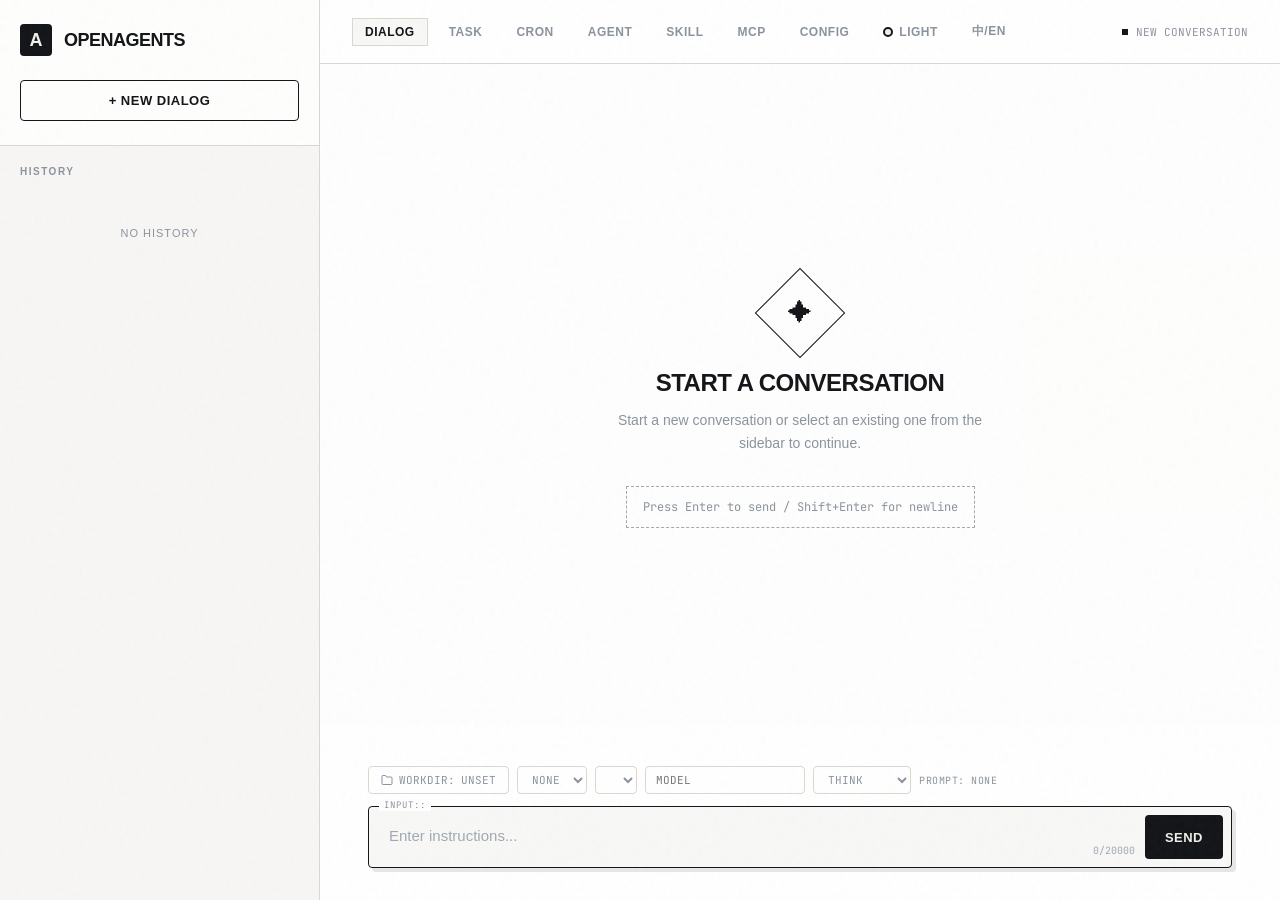
==== static/index.html @ 2baf1e4c "Anthropic协议名称补充完整" ====
<!DOCTYPE html>
<html lang="zh-CN">
<head>
    <meta charset="UTF-8">
    <meta name="viewport" content="width=device-width, initial-scale=1.0">
    <title>OpenAgents</title>

    <!-- 主题字体（仅特色主题使用，light/dark 用系统默认字体）：JetBrains Mono(等宽) / Noto Serif SC(中文衬线) -->
    <link rel="preconnect" href="https://fonts.googleapis.com">
    <link rel="preconnect" href="https://fonts.gstatic.com" crossorigin>
    <link rel="stylesheet" href="https://fonts.googleapis.com/css2?family=JetBrains+Mono:wght@400;500;700&family=Noto+Serif+SC:wght@400;600;700&family=Outfit:wght@300;400;600&family=Quicksand:wght@400;500;700&display=swap">

    <link rel="stylesheet" href="css/themes.css">
    <link rel="stylesheet" href="css/base.css">
    <link rel="stylesheet" href="css/components.css">
</head>

<body>
    <!-- ===== 主题背景装饰层（静态，纯 CSS） ===== -->
    <div id="themeBackdrop" aria-hidden="true"></div>
    <!-- ===== 主题布景层（Canvas 实体背景建筑，位于静态背景之上、内容之下，仅需要的主题显示） ===== -->
    <div id="themeScenery" aria-hidden="true">
        <canvas id="themeSceneryCanvas"></canvas>
    </div>
    <!-- ===== 主题动态特效层（Canvas 粒子，pointer-events 关闭不拦截交互） ===== -->
    <div id="themeEffects" aria-hidden="true">
        <canvas id="themeEffectsCanvas"></canvas>
    </div>
    <!-- ===== 黑洞主题 WebGL 渲染层（仅 blackhole 主题显示，位于静态背景之上、内容之下） ===== -->
    <div id="themeBlackhole" aria-hidden="true">
        <canvas id="blackholeCanvas"></canvas>
    </div>

    <!-- ===== 侧边栏：Logo / 新建会话 / 历史会话列表 ===== -->
    <div class="sidebar">
        <div class="sidebar-header">
            <div class="sidebar-logo">
                <div class="logo-icon">A</div>
                <span class="logo-text">OpenAgents</span>
            </div>
            <button class="new-chat-btn" onclick="startNewChat()" data-i18n="sidebar.newDialog">+ New Dialog</button>
        </div>
        <div class="sidebar-title" data-i18n="sidebar.history">History</div>
        <div class="conversation-list" id="conversationList"></div>
    </div>

    <!-- ===== 主内容区 ===== -->
    <div class="main-content">
        <!-- 头部导航 -->
        <div class="header">
            <div class="header-left">
                <!-- 导航按钮：data-i18n-title 提供悬停提示，一句话说明该栏目功能 -->
                <button class="header-nav-btn active" id="navDialogBtn" onclick="switchView('dialog')" data-i18n="nav.dialog" title="Chat directly with an agent" data-i18n-title="nav.dialogTip">DIALOG</button>
                <button class="header-nav-btn" id="navTaskBtn" onclick="switchView('task')" data-i18n="nav.task" title="Multi-agent pipeline with staged execution and review" data-i18n-title="nav.taskTip">TASK</button>
                <button class="header-nav-btn" id="navCronBtn" onclick="switchView('cron')" data-i18n="nav.cron" title="Auto-run tasks on a cron schedule" data-i18n-title="nav.cronTip">CRON</button>
                <button class="header-nav-btn" id="navAgentBtn" onclick="switchView('agent')" data-i18n="nav.agent" title="Register agents: model, prompt and behavior" data-i18n-title="nav.agentTip">AGENT</button>
                <button class="header-nav-btn" id="navSkillBtn" onclick="switchView('skill')" data-i18n="nav.skill" title="Skills distilled automatically from task runs" data-i18n-title="nav.skillTip">SKILL</button>
                <button class="header-nav-btn" id="navMcpBtn" onclick="switchView('mcp')" data-i18n="nav.mcp" title="Register external tool servers for agents" data-i18n-title="nav.mcpTip">MCP</button>
                <button class="header-nav-btn" id="navConfigBtn" onclick="switchView('config')" data-i18n="nav.config" title="Configure model providers (protocol, URL, API key)" data-i18n-title="nav.configTip">CONFIG</button>
                <!-- 主题选择器：色板预览下拉，菜单项由 theme.js 按 THEME_META 动态生成 -->
                <div class="theme-picker" id="themePicker">
                    <button class="header-nav-btn theme-picker-btn" id="themePickerBtn" type="button" title="Switch Theme" data-i18n-title="header.switchTheme">
                        <span class="theme-picker-dot" id="themePickerDot"></span>
                        <span id="themePickerLabel">LIGHT</span>
                    </button>
                    <div class="theme-picker-menu" id="themePickerMenu"></div>
                </div>
                <!-- 语言切换按钮：点击中英直接互换，按钮显示目标语言 -->
                <button class="header-nav-btn" id="langToggleBtn" type="button" title="Switch Language" data-i18n-title="lang.toggleTitle" onclick="toggleLanguage()">中/EN</button>
            </div>
            <div class="header-right">
                <span class="header-usage-info" id="usageInfo"></span>
                <span class="header-conversation-info" id="conversationInfo" data-i18n="header.newTrace">NEW CONVERSATION</span>
            </div>
        </div>

        <!-- ===== 视图 1: 会话 (DIALOG) ===== -->
        <div class="view-container active" id="viewDialog">
            <div class="chat-container" id="chatContainer">
                <div class="empty-state" id="emptyState">
                    <div class="empty-state-icon"><span>✦</span></div>
                    <div class="empty-state-title" data-i18n="empty.title">Start a Conversation</div>
                    <div class="empty-state-text" data-i18n="empty.text">Start a new conversation or select an existing one from the sidebar to continue.</div>
                    <div class="empty-state-hint" data-i18n="empty.hint">Press Enter to send / Shift+Enter for newline</div>
                </div>
            </div>
        </div>

        <!-- ===== 视图 2: 任务流水线管理 (TASK) ===== -->
        <div class="view-container" id="viewTask">
            <div class="panel-view-header">
                <div class="panel-view-heading">
                    <h2 class="panel-view-title" data-i18n="task.viewTitle">Task Pipeline Management</h2>
                    <p class="panel-view-desc" data-i18n="task.viewDesc">A task is a multi-agent pipeline: work is split into stages, dispatched to candidate agents, and can pause for your review. Register agents in the AGENT page first.</p>
                </div>
                <button class="btn btn-sm send-button" onclick="toggleAddTaskPanel()" data-i18n="task.newTask">+ New Task</button>
            </div>

            <div class="add-cron-panel" id="addTaskPanel" style="display: none;">
                <div class="form-row">
                    <div class="form-group flex-1">
                        <label data-i18n="task.title">Task Title</label>
                        <input type="text" id="taskTitle" class="form-control" placeholder="e.g. Daily Code Review Pipeline" data-i18n-placeholder="task.titlePlaceholder">
                    </div>
                    <div class="form-group flex-1">
                        <label data-i18n="task.workDir">Working Directory</label>
                        <button class="workspace-btn flush" id="taskWorkspaceBtn" onclick="selectPanelWorkspace('taskWorkspaceDisplay')" title="Set Directory Context" data-i18n-title="input.cwdTitle">
                            <svg viewBox="0 0 24 24" fill="none" stroke="currentColor" stroke-width="2">
                                <path d="M22 19a2 2 0 0 1-2 2H4a2 2 0 0 1-2-2V5a2 2 0 0 1 2-2h5l2 3h9a2 2 0 0 1 2 2z"></path>
                            </svg>
                            <span data-i18n="input.cwdLabel">WORKDIR:</span>
                            <span class="workspace-path" id="taskWorkspaceDisplay">UNSET</span>
                        </button>
                    </div>
                </div>

                <div class="form-row">
                    <div class="form-group">
                        <label data-i18n="task.content">Task Content</label>
                        <textarea id="taskContent" class="form-control mono form-textarea" rows="5" placeholder="# Enter task description..." data-i18n-placeholder="task.contentPlaceholder"></textarea>
                    </div>
                </div>
                <div class="form-row">
                    <div class="form-group">
                        <label data-i18n="task.candidateAgents">Candidate Agents</label>
                        <div class="agent-check-list" id="addTaskAgentList"></div>
                    </div>
                </div>
                <div class="form-row form-actions">
                    <button class="btn btn-sm btn-secondary" onclick="toggleAddTaskPanel()" data-i18n="common.cancel">Cancel</button>
                    <button class="btn btn-sm send-button" onclick="submitTask()" data-i18n="common.save">Save</button>
                </div>
            </div>

            <div class="info-card-list" id="taskListContainer"></div>
        </div>

        <!-- ===== 视图 3: 定时任务管理 (CRON) ===== -->
        <div class="view-container" id="viewCron">
            <div class="panel-view-header">
                <div class="panel-view-heading">
                    <h2 class="panel-view-title" data-i18n="cron.viewTitle">Scheduled Cron Processes</h2>
                    <p class="panel-view-desc" data-i18n="cron.viewDesc">Cron tasks fire automatically on a schedule (Min Hour Day Month Weekday) with no manual intervention. Execution history is kept on each card. Register an agent first.</p>
                </div>
                <button class="btn btn-sm send-button" onclick="toggleAddCronPanel()" data-i18n="cron.newCron">+ New Cron</button>
            </div>

            <div class="add-cron-panel" id="addCronPanel" style="display: none;">
                <div class="form-row">
                    <div class="form-group">
                        <label data-i18n="cron.name">Task Name</label>
                        <input type="text" id="cronName" class="form-control" placeholder="e.g. Daily Code Review" data-i18n-placeholder="cron.namePlaceholder">
                    </div>
                    <div class="form-group">
                        <label data-i18n="task.workDir">Working Directory</label>
                        <button class="workspace-btn flush" id="cronWorkspaceBtn" onclick="selectPanelWorkspace('cronWorkspaceDisplay')" title="Set Directory Context" data-i18n-title="input.cwdTitle">
                            <svg viewBox="0 0 24 24" fill="none" stroke="currentColor" stroke-width="2">
                                <path d="M22 19a2 2 0 0 1-2 2H4a2 2 0 0 1-2-2V5a2 2 0 0 1 2-2h5l2 3h9a2 2 0 0 1 2 2z"></path>
                            </svg>
                            <span data-i18n="input.cwdLabel">WORKDIR:</span>
                            <span class="workspace-path" id="cronWorkspaceDisplay">UNSET</span>
                        </button>
                    </div>
                </div>
                <div class="form-row">
                    <div class="form-group">
                        <label data-i18n="cron.agent">Agent</label>
                        <select id="cronAgentId" class="form-control"></select>
                    </div>
                    <div class="form-group"><label data-i18n="cron.minute">Min</label><input type="text" id="cronMin" class="form-control mono" value="0"></div>
                    <div class="form-group"><label data-i18n="cron.hour">Hour</label><input type="text" id="cronHour" class="form-control mono" value="9"></div>
                    <div class="form-group"><label data-i18n="cron.day">Day</label><input type="text" id="cronDay" class="form-control mono" value="*"></div>
                    <div class="form-group"><label data-i18n="cron.month">Month</label><input type="text" id="cronMonth" class="form-control mono" value="*"></div>
                    <div class="form-group"><label data-i18n="cron.week">Week</label><input type="text" id="cronWeek" class="form-control mono" value="*"></div>
                </div>
                <div class="form-hint" data-i18n="cron.formatHint"></div>
                <div class="form-row">
                    <div class="form-group">
                        <label data-i18n="cron.contentLabel">Task Content</label>
                        <textarea id="cronContent" class="form-control mono form-textarea" rows="5" placeholder="# Enter task description..." data-i18n-placeholder="cron.contentPlaceholder"></textarea>
                    </div>
                </div>
                <div class="form-row form-actions">
                    <button class="btn btn-sm btn-secondary" onclick="toggleAddCronPanel()" data-i18n="common.cancel">Cancel</button>
                    <button class="btn btn-sm send-button" id="cronSubmitBtn" onclick="submitCronTask()" data-i18n="common.save">Save</button>
                </div>
            </div>

            <div class="info-card-list" id="cronListContainer"></div>
        </div>

        <!-- ===== 视图 4: 智能体 (AGENT) ===== -->
        <div class="view-container" id="viewAgent">
            <div class="panel-view-header">
                <div class="panel-view-heading">
                    <h2 class="panel-view-title" data-i18n="agent.viewTitle">Registered Agent Roster</h2>
                    <p class="panel-view-desc" data-i18n="agent.viewDesc">An agent binds a model provider, a system prompt and a behavior description, and can be used by DIALOG, TASK and CRON. Add a model provider in CONFIG first.</p>
                </div>
                <button class="btn btn-sm send-button" onclick="toggleAddAgentPanel()" data-i18n="agent.newAgent">+ New Agent</button>
            </div>

            <!-- 智能体新增面板 -->
            <div class="add-cron-panel" id="addAgentPanel" style="display: none;">
                <div class="form-row">
                    <div class="form-group flex-1">
                        <label data-i18n="agent.name">Agent Name</label>
                        <input type="text" id="agentName" class="form-control" placeholder="e.g. Code Reviewer" data-i18n-placeholder="agent.namePlaceholder">
                    </div>
                    <div class="form-group flex-2">
                        <label data-i18n="common.description">Description</label>
                        <input type="text" id="agentDesc" class="form-control" placeholder="e.g. Reviews pull requests and reports issues" data-i18n-placeholder="agent.descPlaceholder">
                    </div>
                </div>
                <div class="form-row">
                    <div class="form-group">
                        <label data-i18n="agent.prompt">System Prompt</label>
                        <textarea id="agentPrompt" class="form-control mono form-textarea" rows="5" placeholder="# Enter agent system prompt..." data-i18n-placeholder="agent.promptPlaceholder"></textarea>
                    </div>
                </div>
                <div class="form-row">
                    <div class="form-group flex-1">
                        <label data-i18n="input.providerTitle">Select Provider</label>
                        <select id="agentProvider" class="form-control"></select>
                    </div>
                    <div class="form-group flex-1">
                        <label data-i18n="input.modelTitle">Select Model</label>
                        <input type="text" id="agentModel" class="form-control mono" placeholder="e.g. deepseek-v4-pro">
                    </div>
                    <div class="form-group flex-1">
                        <label data-i18n="input.thinkingTitle">Thinking Mode</label>
                        <select id="agentThinking" class="form-control">
                            <option value="true">THINK</option>
                            <option value="false">NO THINK</option>
                        </select>
                    </div>
                </div>
                <div class="form-row form-actions">
                    <button class="btn btn-sm btn-secondary" onclick="toggleAddAgentPanel()" data-i18n="common.cancel">Cancel</button>
                    <button class="btn btn-sm send-button" onclick="submitAgent()" data-i18n="common.save">Save</button>
                </div>
            </div>

            <div class="info-card-list" id="agentListContainer"></div>
        </div>

        <!-- ===== 视图 5: 技能 (SKILL) ===== -->
        <div class="view-container" id="viewSkill">
            <div class="panel-view-header">
                <div class="panel-view-heading">
                    <h2 class="panel-view-title" data-i18n="skill.viewTitle">Registered Agent Skills</h2>
                    <p class="panel-view-desc" data-i18n="skill.viewDesc">Skills are scanned and loaded automatically from ~/.openagents/skills and ~/.agents/skills under your home directory. Nothing to create here, this page is read-only.</p>
                </div>
            </div>
            <div class="info-card-list" id="skillListContainer"></div>
        </div>

        <!-- ===== 视图 6: MCP 服务 (MCP) ===== -->
        <div class="view-container" id="viewMcp">
            <div class="panel-view-header">
                <div class="panel-view-heading">
                    <h2 class="panel-view-title" data-i18n="mcp.viewTitle">Model Context Protocol Servers</h2>
                    <p class="panel-view-desc" data-i18n="mcp.viewDesc">Register MCP tool servers (remote HTTP or local command). Once connected, the tools they expose become available to agents.</p>
                </div>
                <button class="btn btn-sm send-button" onclick="toggleAddMcpPanel()" data-i18n="mcp.newServer">+ New Server</button>
            </div>

            <!-- MCP 新增面板 -->
            <div class="add-cron-panel" id="addMcpPanel" style="display: none;">
                <div class="form-row">
                    <div class="form-group flex-1">
                        <label data-i18n="mcp.keyName">Server Name</label>
                        <input type="text" id="mcpKey" class="form-control mono" placeholder="e.g. file_server" data-i18n-placeholder="mcp.keyPlaceholder">
                    </div>
                    <div class="form-group flex-1">
                        <label data-i18n="common.description">Description</label>
                        <input type="text" id="mcpDesc" class="form-control" placeholder="e.g. File Server" data-i18n-placeholder="mcp.descPlaceholder">
                    </div>
                    <div class="form-group flex-1">
                        <label data-i18n="mcp.protocolArch">Protocol Type</label>
                        <select id="mcpType" class="form-control" onchange="adaptMcpFormFields()">
                            <option value="streamable-http">streamable_http</option>
                            <option value="stdio">stdio</option>
                        </select>
                    </div>
                </div>
                <div class="form-row" id="mcpNetworkRow">
                    <div class="form-group">
                        <label data-i18n="mcp.urlEndpoint">Connection URL Endpoint</label>
                        <input type="text" id="mcpUrl" class="form-control mono" placeholder="https://domain/.../mcp">
                    </div>
                </div>
                <div class="form-row" id="mcpNetworkRowHeaders">
                    <div class="form-group">
                        <label data-i18n="mcp.headersLabel">HTTP Headers Context (JSON Format)</label>
                        <input type="text" id="mcpHeaders" class="form-control mono" placeholder='{"Authorization": "xx"}'>
                    </div>
                </div>
                <div class="form-row" id="mcpLocalRow" style="display: none;">
                    <div class="form-group">
                        <label data-i18n="mcp.command">Execute Command</label>
                        <input type="text" id="mcpCommand" class="form-control mono" placeholder="python">
                    </div>
                </div>
                <div class="form-row" id="mcpLocalRowArgs" style="display: none;">
                    <div class="form-group">
                        <label data-i18n="mcp.args">Arguments (Comma Separated)</label>
                        <input type="text" id="mcpArgs" class="form-control mono" placeholder="-m, mcp_server_package">
                    </div>
                </div>
                <div class="form-row form-actions">
                    <button class="btn btn-sm btn-secondary" onclick="toggleAddMcpPanel()" data-i18n="common.cancel">Cancel</button>
                    <button class="btn btn-sm send-button" onclick="submitMcpServer()" data-i18n="common.save">Save</button>
                </div>
            </div>

            <div class="info-card-list" id="mcpListContainer"></div>
        </div>

        <!-- ===== 视图 7: 系统配置 (CONFIG) ===== -->
        <div class="view-container" id="viewConfig">
            <div class="panel-view-header">
                <div class="panel-view-heading">
                    <h2 class="panel-view-title" data-i18n="config.viewTitle">System Runtime Configurations</h2>
                    <p class="panel-view-desc" data-i18n="config.viewDesc">Model providers (protocol / base URL / API key) power every agent. Adding a provider is step one before creating agents.</p>
                </div>
                <button class="btn btn-sm send-button" onclick="toggleAddProviderPanel()" data-i18n="config.newProvider">+ New Provider</button>
            </div>

            <div id="configFormContainer" class="config-form-container">
                <!-- 新增供应商面板 -->
                <div class="add-cron-panel" id="addProviderPanel" style="display: none;">
                    <h3 class="panel-view-title" style="font-size: 12px; color: var(--charcoal-700); margin-bottom: 4px;" data-i18n="config.newProviderCard">+ New Model Provider</h3>
                    <div class="form-row">
                        <div class="form-group flex-1">
                            <label data-i18n="config.providerName">Provider Name</label>
                            <input type="text" id="newProviderName" class="form-control" placeholder="e.g. deepseek" data-i18n-placeholder="config.providerNamePlaceholder">
                        </div>
                        <div class="form-group flex-1">
                            <label data-i18n="config.protocolType">Protocol Type</label>
                            <select id="newProviderType" class="form-control">
                                <option value="anthropic-messages">anthropic-messages</option>
                                <option value="openai-responses">openai-responses</option>
                            </select>
                        </div>
                    </div>
                    <div class="form-row">
                        <div class="form-group flex-1">
                            <label data-i18n="config.baseUrl">Base URL Endpoint</label>
                            <input type="text" id="newProviderUrl" class="form-control mono" placeholder="https://api.deepseek.com/anthropic">
                        </div>
                        <div class="form-group flex-1">
                            <label data-i18n="config.secretToken">Secret Token (API Key)</label>
                            <div class="password-toggle-group">
                                <input type="password" id="newProviderKey" class="form-control mono">
                                <button type="button" class="password-toggle-btn" onclick="toggleKeyVisibility('newProviderKey', this)" title="Show / Hide Secret">👁</button>
                            </div>
                        </div>
                    </div>
                    <div class="form-row form-actions">
                        <button class="btn btn-sm btn-secondary btn-tall" onclick="toggleAddProviderPanel()" data-i18n="common.cancel">Cancel</button>
                        <button class="btn btn-sm send-button btn-tall" onclick="submitNewProvider()" data-i18n="common.save">Save</button>
                    </div>
                </div>

                <!-- 供应商列表（JS 异步渲染） -->
                <div class="info-card-list" id="providerConfigList"></div>
            </div>
        </div>

        <!-- ===== 底部输入区 ===== -->
        <div class="input-wrapper" id="globalInputWrapper">
            <div class="input-toolbar">
                <button class="workspace-btn flush" id="workspaceBtn" onclick="selectWorkspace()" title="Set Directory Context" data-i18n-title="input.cwdTitle">
                    <svg viewBox="0 0 24 24" fill="none" stroke="currentColor" stroke-width="2">
                        <path d="M22 19a2 2 0 0 1-2 2H4a2 2 0 0 1-2-2V5a2 2 0 0 1 2-2h5l2 3h9a2 2 0 0 1 2 2z"></path>
                    </svg>
                    <span data-i18n="input.cwdLabel">WORKDIR:</span>
                    <span class="workspace-path" id="workspaceDisplay">UNSET</span>
                </button>
                <select id="agentSelect" class="form-control header-select" title="Select Agent" data-i18n-title="input.agentTitle" onchange="onAgentSelectChange()">
                    <option value="" data-i18n="common.none">NONE</option>
                </select>
                <!-- 模型路由选择：供应商下拉、模型输入（聚焦时拉取模型列表）、思考开关，每次发送消息时生效 -->
                <select id="providerSelect" class="form-control header-select" title="Select Provider" data-i18n-title="input.providerTitle"></select>
                <div class="model-combo-wrapper" id="modelComboWrapper">
                    <input id="modelSelect" class="form-control header-select" title="Select Model" data-i18n-title="input.modelTitle" placeholder="MODEL" autocomplete="off" style="width:160px;">
                    <div class="model-combo-list" id="modelComboList"></div>
                </div>
                <select id="thinkingSelect" class="form-control header-select" title="Thinking Mode" data-i18n-title="input.thinkingTitle">
                    <option value="true">THINK</option>
                    <option value="false">NO THINK</option>
                </select>
                <!-- 会话创建后锁定目录与智能体的说明文字，默认隐藏，由 setContextLocked 控制显隐 -->
                <span class="context-lock-hint" id="contextLockHint" style="display:none;" data-i18n="input.contextLocked"></span>
                <!-- 系统提示词来源提示，由 updatePromptSourceHint 维护内容与显隐 -->
                <span class="prompt-source-hint" id="promptSourceHint" style="display:none;"></span>
            </div>
            <div class="input-container">
                <textarea class="message-input" id="messageInput" placeholder="Enter instructions..." data-i18n-placeholder="input.placeholder" maxlength="20000" disabled rows="1"></textarea>
                <span class="input-char-count" id="inputCharCount">0/20000</span>
                <button class="send-button btn" id="sendButton" onclick="sendMessage()" disabled data-i18n="input.execute">Send</button>
            </div>
        </div>
    </div>

    <!-- ===== 工作目录选择弹窗 ===== -->
    <div id="dirModalOverlay" class="dir-modal-overlay">
        <div class="dir-modal">
            <div class="dir-modal-header">
                <h3 class="confirm-title" style="margin-bottom:0" data-i18n="modal.workspaceContext">Workspace Context</h3>
                <button class="delete-btn" onclick="closeDirModal()" style="opacity:1; color:var(--charcoal-900)">✕</button>
            </div>
            <div class="dir-modal-toolbar">
                <input type="text" id="manualPathInput" class="dir-path-input" placeholder="Input path..." data-i18n-placeholder="modal.pathPlaceholder">
                <button class="btn send-button dir-go-btn" onclick="handleManualJump()" data-i18n="modal.go">GO</button>
            </div>
            <div class="dir-modal-pathbar" id="currentPathDisplay"></div>

            <div class="dir-history-section" id="dirHistorySection" style="display:none;">
                <div class="dir-history-header" data-i18n="modal.recentWorkdirs">Recent Workdirs</div>
                <div class="dir-history-list" id="dirHistoryList"></div>
            </div>

            <div id="dirList" class="dir-modal-content"></div>
            <div class="dir-modal-footer">
                <button class="confirm-btn cancel" onclick="closeDirModal()" data-i18n="common.abort">Abort</button>
                <button class="confirm-btn send-button" onclick="confirmDirSelection()" data-i18n="modal.confirmPath">Confirm Path</button>
            </div>
        </div>
    </div>

    <script src="js/web_storage.js"></script>
    <script src="js/i18n.js"></script>
    <script src="js/theme_blackhole.js"></script>
    <script src="js/theme_effects.js"></script>
    <script src="js/theme.js"></script>
    <script src="js/core.js"></script>
    <script src="js/dialog.js"></script>
    <script src="js/workspace.js"></script>
    <script src="js/panel_task.js"></script>
    <script src="js/panel_cron.js"></script>
    <script src="js/panel_agent.js"></script>
    <script src="js/panel_skill.js"></script>
    <script src="js/panel_mcp.js"></script>
    <script src="js/panel_provider.js"></script>
</body>
</html>
---- static/css/themes.css ----
/* ==========================================
   主题设计令牌
   契约：每个主题必须完整定义全部令牌，分组与顺序逐行一致，仅允许值不同
   全局样式（base.css/components.css）统一消费令牌，禁止在主题中覆写选择器
   ========================================== */

/* ===== 1. 浅色主题 (LIGHT) ===== */
:root[data-theme="light"] {
    /* 基础色板与氛围 */
    --charcoal-900: #121417;
    --charcoal-800: #1a1d21;
    --charcoal-700: #2c3138;
    --slate-400: #8c939d;
    --slate-300: #a1a8b3;
    --bg-canvas: #f0efe9;
    --bg-surface: #f8f8f6;
    --bg-panel: #ffffff;
    --border-hard: #dad8cf;
    --border-soft: #e8e7e1;
    --accent-color: #121417;
    --danger-color: #e03131;
    --danger-bg: #fff5f5;
    --success-color: #16a34a;
    --shadow-rgb: 18, 20, 23;
    --shadow-hard: 4px 4px 0 rgba(var(--shadow-rgb), 0.06);
    --shadow-hard-lg: 8px 8px 0 rgba(var(--shadow-rgb), 0.08);
    --hover-bg: rgba(0, 0, 0, 0.03);
    --subtle-bg: rgba(0, 0, 0, 0.01);
    --summary-bg: #fafafa;
    --inline-code-bg: rgba(0, 0, 0, 0.05);
    --overlay-bg: rgba(240, 239, 233, 0.85);
    --on-accent-muted: rgba(255, 255, 255, 0.4);
    --noise-opacity: 0.035;
    --noise-filter: none;

    /* 圆角与字体 */
    --radius-sm: 4px;
    --radius-md: 8px;
    --font-display: -apple-system, 'Segoe UI', 'PingFang SC', 'Microsoft YaHei', sans-serif;
    --font-body: -apple-system, 'Segoe UI', 'PingFang SC', 'Microsoft YaHei', sans-serif;
    --font-mono: 'SF Mono', 'Fira Code', 'JetBrains Mono', monospace;

    /* 背景装饰（静态背景图） */
    --backdrop-image: none;
    --backdrop-size: cover;
    --backdrop-position: center;
    --backdrop-repeat: no-repeat;

    /* 面板 */
    --sidebar-bg: color-mix(in srgb, var(--bg-surface) 88%, transparent);
    --sidebar-header-bg: color-mix(in srgb, var(--bg-panel) 86%, transparent);
    --main-content-bg: color-mix(in srgb, var(--bg-panel) 92%, transparent);
    --header-bg: color-mix(in srgb, var(--bg-panel) 88%, transparent);
    --input-wrapper-bg: color-mix(in srgb, var(--bg-panel) 90%, transparent);
    --input-fade-from: var(--bg-panel);
    --panel-blur: none;

    /* 卡片 */
    --card-bg: var(--bg-panel);
    --card-border-color: var(--border-hard);
    --card-summary-bg: var(--summary-bg);
    --card-details-bg: var(--bg-panel);
    --card-hover-border: var(--charcoal-900);
    --card-hover-shadow: 4px 4px 0 rgba(var(--shadow-rgb), 0.04);
    --card-hover-transform: none;
    --card-hover-filter: none;

    /* Logo */
    --logo-bg: var(--charcoal-900);
    --logo-color: var(--bg-canvas);
    --logo-radius: var(--radius-sm);
    --logo-shadow: none;
    --logo-transform: none;
    --logo-clip: none;
    --logo-filter: none;
    --logo-text-color: inherit;
    --logo-text-spacing: -0.5px;
    --logo-text-shadow: none;
    --logo-text-animation: none;

    /* 标题 */
    --panel-header-border: 2px solid var(--charcoal-900);
    --title-spacing: -0.5px;
    --title-color: var(--charcoal-900);
    --title-bg: none;
    --title-shadow: none;

    /* 发送按钮 */
    --send-bg: var(--charcoal-900);
    --send-color: var(--bg-canvas);
    --send-radius: var(--radius-sm);
    --send-spacing: 0.5px;
    --send-shadow: none;
    --send-filter: none;
    --send-hover-bg: var(--charcoal-700);
    --send-hover-color: var(--bg-canvas);
    --send-hover-shadow: 3px 3px 0 rgba(var(--shadow-rgb), 0.2);
    --send-hover-transform: translate(-1px, -1px);
    --send-hover-filter: none;
    --send-hover-animation: none;

    /* 新会话按钮 */
    --newchat-hover-bg: var(--charcoal-900);
    --newchat-hover-color: var(--bg-canvas);
    --newchat-hover-border: var(--charcoal-900);
    --newchat-hover-shadow: 3px 3px 0 rgba(var(--shadow-rgb), 0.15);
    --newchat-hover-filter: none;

    /* 导航按钮 */
    --nav-radius: 0;
    --nav-clip: none;
    --nav-hover-bg: var(--bg-surface);
    --nav-hover-border: var(--border-hard);
    --nav-hover-color: var(--charcoal-900);
    --nav-hover-shadow: none;
    --nav-hover-text-shadow: none;
    --nav-hover-filter: none;

    /* 消息、会话与输入 */
    --user-msg-bg: var(--charcoal-900);
    --user-msg-color: var(--bg-canvas);
    --user-msg-radius: 2px;
    --user-msg-shadow: var(--shadow-hard);
    --user-msg-filter: none;
    --conv-active-bg: var(--bg-panel);
    --conv-active-border: var(--border-soft);
    --conv-active-shadow: 2px 2px 0 rgba(var(--shadow-rgb), 0.02);
    --conv-active-filter: none;
    --input-focus-border: var(--charcoal-900);
    --input-focus-shadow: 4px 4px 0 rgba(var(--shadow-rgb), 0.1);
    --input-focus-filter: none;
    --input-caret: auto;

    /* 摘要 */
    --summary-weight: 600;
    --summary-spacing: normal;
    --summary-color: var(--charcoal-700);

    /* 装饰层与切角 */
    --scenery-display: none;
    --blackhole-display: none;
    --clip-interactive: none;
}

/* ===== 2. 深色主题 (DARK) ===== */
:root[data-theme="dark"] {
    /* 基础色板与氛围 */
    --charcoal-900: #e6e8eb;
    --charcoal-800: #c9cdd3;
    --charcoal-700: #aab1ba;
    --slate-400: #7d8590;
    --slate-300: #5c6470;
    --bg-canvas: #101214;
    --bg-surface: #16191d;
    --bg-panel: #1c2025;
    --border-hard: #32383f;
    --border-soft: #272c33;
    --accent-color: #e6e8eb;
    --danger-color: #ff6b6b;
    --danger-bg: #2b1d1d;
    --success-color: #4ade80;
    --shadow-rgb: 0, 0, 0;
    --shadow-hard: 4px 4px 0 rgba(var(--shadow-rgb), 0.3);
    --shadow-hard-lg: 8px 8px 0 rgba(var(--shadow-rgb), 0.35);
    --hover-bg: rgba(255, 255, 255, 0.05);
    --subtle-bg: rgba(255, 255, 255, 0.02);
    --summary-bg: #21262c;
    --inline-code-bg: rgba(255, 255, 255, 0.08);
    --overlay-bg: rgba(16, 18, 20, 0.85);
    --on-accent-muted: rgba(0, 0, 0, 0.4);
    --noise-opacity: 0.06;
    --noise-filter: invert(1);

    /* 圆角与字体 */
    --radius-sm: 4px;
    --radius-md: 8px;
    --font-display: -apple-system, 'Segoe UI', 'PingFang SC', 'Microsoft YaHei', sans-serif;
    --font-body: -apple-system, 'Segoe UI', 'PingFang SC', 'Microsoft YaHei', sans-serif;
    --font-mono: 'SF Mono', 'Fira Code', 'JetBrains Mono', monospace;

    /* 背景装饰（静态背景图） */
    --backdrop-image: none;
    --backdrop-size: cover;
    --backdrop-position: center;
    --backdrop-repeat: no-repeat;

    /* 面板 */
    --sidebar-bg: color-mix(in srgb, var(--bg-surface) 88%, transparent);
    --sidebar-header-bg: color-mix(in srgb, var(--bg-panel) 86%, transparent);
    --main-content-bg: color-mix(in srgb, var(--bg-panel) 92%, transparent);
    --header-bg: color-mix(in srgb, var(--bg-panel) 88%, transparent);
    --input-wrapper-bg: color-mix(in srgb, var(--bg-panel) 90%, transparent);
    --input-fade-from: var(--bg-panel);
    --panel-blur: none;

    /* 卡片 */
    --card-bg: var(--bg-panel);
    --card-border-color: var(--border-hard);
    --card-summary-bg: var(--summary-bg);
    --card-details-bg: var(--bg-panel);
    --card-hover-border: var(--charcoal-900);
    --card-hover-shadow: 4px 4px 0 rgba(var(--shadow-rgb), 0.04);
    --card-hover-transform: none;
    --card-hover-filter: none;

    /* Logo */
    --logo-bg: var(--charcoal-900);
    --logo-color: var(--bg-canvas);
    --logo-radius: var(--radius-sm);
    --logo-shadow: none;
    --logo-transform: none;
    --logo-clip: none;
    --logo-filter: none;
    --logo-text-color: inherit;
    --logo-text-spacing: -0.5px;
    --logo-text-shadow: none;
    --logo-text-animation: none;

    /* 标题 */
    --panel-header-border: 2px solid var(--charcoal-900);
    --title-spacing: -0.5px;
    --title-color: var(--charcoal-900);
    --title-bg: none;
    --title-shadow: none;

    /* 发送按钮 */
    --send-bg: var(--charcoal-900);
    --send-color: var(--bg-canvas);
    --send-radius: var(--radius-sm);
    --send-spacing: 0.5px;
    --send-shadow: none;
    --send-filter: none;
    --send-hover-bg: var(--charcoal-700);
    --send-hover-color: var(--bg-canvas);
    --send-hover-shadow: 3px 3px 0 rgba(var(--shadow-rgb), 0.2);
    --send-hover-transform: translate(-1px, -1px);
    --send-hover-filter: none;
    --send-hover-animation: none;

    /* 新会话按钮 */
    --newchat-hover-bg: var(--charcoal-900);
    --newchat-hover-color: var(--bg-canvas);
    --newchat-hover-border: var(--charcoal-900);
    --newchat-hover-shadow: 3px 3px 0 rgba(var(--shadow-rgb), 0.15);
    --newchat-hover-filter: none;

    /* 导航按钮 */
    --nav-radius: 0;
    --nav-clip: none;
    --nav-hover-bg: var(--bg-surface);
    --nav-hover-border: var(--border-hard);
    --nav-hover-color: var(--charcoal-900);
    --nav-hover-shadow: none;
    --nav-hover-text-shadow: none;
    --nav-hover-filter: none;

    /* 消息、会话与输入 */
    --user-msg-bg: var(--charcoal-900);
    --user-msg-color: var(--bg-canvas);
    --user-msg-radius: 2px;
    --user-msg-shadow: var(--shadow-hard);
    --user-msg-filter: none;
    --conv-active-bg: var(--bg-panel);
    --conv-active-border: var(--border-soft);
    --conv-active-shadow: 2px 2px 0 rgba(var(--shadow-rgb), 0.02);
    --conv-active-filter: none;
    --input-focus-border: var(--charcoal-900);
    --input-focus-shadow: 4px 4px 0 rgba(var(--shadow-rgb), 0.1);
    --input-focus-filter: none;
    --input-caret: auto;

    /* 摘要 */
    --summary-weight: 600;
    --summary-spacing: normal;
    --summary-color: var(--charcoal-700);

    /* 装饰层与切角 */
    --scenery-display: none;
    --blackhole-display: none;
    --clip-interactive: none;
}

/* ===== 3. 水墨主题 (INK) ===== */
/* 宣纸米白底 + 底部远山淡墨 + 顶部枯笔飞白 + 右上角朱红闲章，墨滴在宣纸四缘晕染、竹叶飘落 */
:root[data-theme="ink"] {
    /* 基础色板与氛围 */
    --charcoal-900: #1c1a17;
    --charcoal-800: #3a352e;
    --charcoal-700: #5c554a;
    --slate-400: #8a8072;
    --slate-300: #b3a894;
    --bg-canvas: #f2ecdf;
    --bg-surface: #ece4d2;
    --bg-panel: #faf6ec;
    --border-hard: #c9bfa8;
    --border-soft: #ddd4c0;
    --accent-color: #b03a2e;
    --danger-color: #a02818;
    --danger-bg: #f7e3dc;
    --success-color: #3d6b4f;
    --shadow-rgb: 28, 26, 23;
    --shadow-hard: 3px 4px 0 rgba(var(--shadow-rgb), 0.08);
    --shadow-hard-lg: 6px 8px 0 rgba(var(--shadow-rgb), 0.1);
    --hover-bg: rgba(28, 26, 23, 0.04);
    --subtle-bg: rgba(28, 26, 23, 0.02);
    --summary-bg: #f5f0e3;
    --inline-code-bg: rgba(28, 26, 23, 0.07);
    --overlay-bg: rgba(242, 236, 223, 0.88);
    --on-accent-muted: rgba(242, 236, 223, 0.5);
    --noise-opacity: 0.06;
    --noise-filter: none;

    /* 圆角与字体 */
    --radius-sm: 2px;
    --radius-md: 4px;
    --font-display: 'Noto Serif SC', 'Songti SC', 'STSong', Georgia, serif;
    --font-body: 'Noto Serif SC', 'Songti SC', 'STSong', Georgia, serif;
    --font-mono: 'SF Mono', 'Fira Code', 'JetBrains Mono', monospace;

    /* 背景装饰（静态背景图） */
    --backdrop-image: url("data:image/svg+xml,%3Csvg xmlns='http://www.w3.org/2000/svg' width='64' height='64' viewBox='0 0 64 64'%3E%3Cg transform='rotate(3 32 32)'%3E%3Crect x='8' y='8' width='48' height='48' rx='4' fill='%23b03a2e' opacity='0.85'/%3E%3Ctext x='32' y='43' font-size='26' text-anchor='middle' fill='%23faf6ec' font-family='serif'%3E%E5%A2%A8%3C/text%3E%3C/g%3E%3C/svg%3E"),
    url("data:image/svg+xml,%3Csvg xmlns='http://www.w3.org/2000/svg' width='600' height='90' viewBox='0 0 600 90'%3E%3Cg fill='%231c1a17'%3E%3Cpath d='M20 40 C140 30 300 26 580 34 C500 40 300 42 60 48 Z' opacity='0.1'/%3E%3Cpath d='M40 52 C200 46 380 44 560 50 C420 54 220 56 50 60 Z' opacity='0.07'/%3E%3Cpath d='M90 62 C240 58 400 57 530 62 C400 65 240 66 100 68 Z' opacity='0.05'/%3E%3C/g%3E%3C/svg%3E"),
    url("data:image/svg+xml,%3Csvg xmlns='http://www.w3.org/2000/svg' width='1600' height='300' viewBox='0 0 1600 300'%3E%3Cpath d='M0 300 L0 210 C160 170 260 120 400 150 C520 175 600 90 760 110 C900 128 980 60 1140 95 C1300 130 1420 100 1600 140 L1600 300 Z' fill='%231c1a17' opacity='0.05'/%3E%3Cpath d='M0 300 L0 250 C200 215 320 190 480 210 C640 230 720 160 880 180 C1040 200 1160 150 1320 180 C1440 202 1520 190 1600 205 L1600 300 Z' fill='%231c1a17' opacity='0.08'/%3E%3C/svg%3E"),
    radial-gradient(ellipse at 90% 8%, rgba(176, 58, 46, 0.05) 0%, rgba(176, 58, 46, 0) 40%),
    radial-gradient(ellipse at 8% 95%, rgba(28, 26, 23, 0.06) 0%, rgba(28, 26, 23, 0) 45%),
    linear-gradient(180deg, #f5f1e6 0%, #f2ecdf 55%, #ece3d0 100%);
    --backdrop-size: 64px 64px, 420px 63px, 100% auto, cover, cover, cover;
    --backdrop-position: right 56px top 64px, right 150px top 78px, bottom center, center, center, center;
    --backdrop-repeat: no-repeat, no-repeat, no-repeat, no-repeat, no-repeat, no-repeat;

    /* 面板 */
    --sidebar-bg: color-mix(in srgb, var(--bg-surface) 88%, transparent);
    --sidebar-header-bg: color-mix(in srgb, var(--bg-panel) 86%, transparent);
    --main-content-bg: color-mix(in srgb, var(--bg-panel) 92%, transparent);
    --header-bg: color-mix(in srgb, var(--bg-panel) 88%, transparent);
    --input-wrapper-bg: color-mix(in srgb, var(--bg-panel) 90%, transparent);
    --input-fade-from: var(--bg-panel);
    --panel-blur: none;

    /* 卡片 */
    --card-bg: var(--bg-panel);
    --card-border-color: var(--border-hard);
    --card-summary-bg: var(--summary-bg);
    --card-details-bg: var(--bg-panel);
    --card-hover-border: #b03a2e;
    --card-hover-shadow: 3px 4px 0 rgba(28, 26, 23, 0.1);
    --card-hover-transform: none;
    --card-hover-filter: none;

    /* Logo（印章红方块，微旋转） */
    --logo-bg: #b03a2e;
    --logo-color: #faf6ec;
    --logo-radius: 2px;
    --logo-shadow: 2px 2px 6px rgba(176, 58, 46, 0.35);
    --logo-transform: rotate(3deg);
    --logo-clip: none;
    --logo-filter: none;
    --logo-text-color: inherit;
    --logo-text-spacing: 4px;
    --logo-text-shadow: none;
    --logo-text-animation: none;

    /* 标题 */
    --panel-header-border: 1px solid var(--charcoal-900);
    --title-spacing: 6px;
    --title-color: var(--charcoal-900);
    --title-bg: none;
    --title-shadow: none;

    /* 发送按钮 */
    --send-bg: #1c1a17;
    --send-color: #faf6ec;
    --send-radius: var(--radius-sm);
    --send-spacing: 4px;
    --send-shadow: none;
    --send-filter: none;
    --send-hover-bg: #b03a2e;
    --send-hover-color: #faf6ec;
    --send-hover-shadow: 3px 3px 0 rgba(var(--shadow-rgb), 0.2);
    --send-hover-transform: translate(-1px, -1px);
    --send-hover-filter: none;
    --send-hover-animation: none;

    /* 新会话按钮 */
    --newchat-hover-bg: #b03a2e;
    --newchat-hover-color: #faf6ec;
    --newchat-hover-border: #b03a2e;
    --newchat-hover-shadow: 3px 3px 0 rgba(var(--shadow-rgb), 0.15);
    --newchat-hover-filter: none;

    /* 导航按钮 */
    --nav-radius: 0;
    --nav-clip: none;
    --nav-hover-bg: var(--bg-surface);
    --nav-hover-border: #b03a2e;
    --nav-hover-color: #b03a2e;
    --nav-hover-shadow: none;
    --nav-hover-text-shadow: none;
    --nav-hover-filter: none;

    /* 消息、会话与输入 */
    --user-msg-bg: var(--charcoal-900);
    --user-msg-color: var(--bg-canvas);
    --user-msg-radius: 2px 14px 2px 14px;
    --user-msg-shadow: var(--shadow-hard);
    --user-msg-filter: none;
    --conv-active-bg: var(--bg-panel);
    --conv-active-border: #b03a2e;
    --conv-active-shadow: inset 3px 0 0 #b03a2e;
    --conv-active-filter: none;
    --input-focus-border: #b03a2e;
    --input-focus-shadow: 3px 4px 0 rgba(176, 58, 46, 0.15);
    --input-focus-filter: none;
    --input-caret: auto;

    /* 摘要 */
    --summary-weight: 400;
    --summary-spacing: 2px;
    --summary-color: var(--charcoal-700);

    /* 装饰层与切角 */
    --scenery-display: none;
    --blackhole-display: none;
    --clip-interactive: none;
}

/* ===== 4. 落日主题 (SUNSET) ===== */
/* 蜜桃-珊瑚-薰衣草三色天空 + 巨大落日圆盘沉入海平线 + 双层海浪剪影，海鸥掠过，暮色电影场景；面板半透明，落日余晖透过面板弥散 */
:root[data-theme="sunset"] {
    /* 基础色板与氛围 */
    --charcoal-900: #4e2333;
    --charcoal-800: #6f3644;
    --charcoal-700: #93555f;
    --slate-400: #bb8891;
    --slate-300: #d6b3b3;
    --bg-canvas: #fff1e4;
    --bg-surface: #fff7ee;
    --bg-panel: #fffdf8;
    --border-hard: #f0d4bf;
    --border-soft: #f7e4d2;
    --accent-color: #e85d3d;
    --danger-color: #c22e49;
    --danger-bg: #fdeef2;
    --success-color: #65a30d;
    --shadow-rgb: 78, 35, 51;
    --shadow-hard: 4px 4px 0 rgba(var(--shadow-rgb), 0.06);
    --shadow-hard-lg: 8px 8px 0 rgba(var(--shadow-rgb), 0.08);
    --hover-bg: rgba(232, 93, 61, 0.05);
    --subtle-bg: rgba(232, 93, 61, 0.02);
    --summary-bg: #fdf3ea;
    --inline-code-bg: rgba(232, 93, 61, 0.07);
    --overlay-bg: rgba(255, 241, 228, 0.9);
    --on-accent-muted: rgba(255, 253, 248, 0.5);
    --noise-opacity: 0.025;
    --noise-filter: none;

    /* 圆角与字体 */
    --radius-sm: 10px;
    --radius-md: 16px;
    --font-display: 'Quicksand', 'Segoe UI', 'PingFang SC', 'Microsoft YaHei', sans-serif;
    --font-body: 'Quicksand', 'Segoe UI', 'PingFang SC', 'Microsoft YaHei', sans-serif;
    --font-mono: 'SF Mono', 'Fira Code', 'JetBrains Mono', monospace;

    /* 背景装饰（静态背景图） */
    --backdrop-image: url("data:image/svg+xml,%3Csvg xmlns='http://www.w3.org/2000/svg' width='720' height='140' viewBox='0 0 720 140'%3E%3Cpath d='M0 140 L0 84 C120 64 220 96 330 80 C440 64 540 92 720 70 L720 140 Z' fill='%236f3644' opacity='0.72'/%3E%3C/svg%3E"),
    url("data:image/svg+xml,%3Csvg xmlns='http://www.w3.org/2000/svg' width='720' height='180' viewBox='0 0 720 180'%3E%3Cpath d='M0 180 L0 96 C90 78 180 108 270 92 C360 76 450 104 540 88 C630 74 680 92 720 84 L720 180 Z' fill='%23b87f9b' opacity='0.5'/%3E%3C/svg%3E"),
    url("data:image/svg+xml,%3Csvg xmlns='http://www.w3.org/2000/svg' width='900' height='110' viewBox='0 0 900 110'%3E%3Cpath d='M0 110 L0 60 C150 44 260 70 400 56 C540 42 660 66 900 50 L900 110 Z' fill='%23d6a9b8' opacity='0.35'/%3E%3C/svg%3E"),
    radial-gradient(circle 110px at 50% 58%, rgba(255, 224, 140, 0.95) 0%, rgba(255, 176, 102, 0.92) 97%, rgba(255, 176, 102, 0) 100%),
    radial-gradient(circle 320px at 50% 58%, rgba(255, 196, 120, 0.4) 0%, rgba(255, 196, 120, 0) 70%),
    radial-gradient(ellipse 180px 260px at 50% 98%, rgba(255, 205, 140, 0.35) 0%, rgba(255, 205, 140, 0) 70%),
    linear-gradient(180deg, #ffe8d2 0%, #ffd6bd 26%, #ffbfa8 44%, #eba091 58%, #c98ba4 78%, #9d7398 100%);
    --backdrop-size: auto 26%, auto 34%, auto 20%, cover, cover, cover, cover;
    --backdrop-position: bottom center, bottom center, bottom center, center, center, center, center;
    --backdrop-repeat: repeat-x, repeat-x, repeat-x, no-repeat, no-repeat, no-repeat, no-repeat;

    /* 面板（半透明，余晖透入） */
    --sidebar-bg: color-mix(in srgb, var(--bg-surface) 78%, transparent);
    --sidebar-header-bg: color-mix(in srgb, var(--bg-panel) 72%, transparent);
    --main-content-bg: color-mix(in srgb, var(--bg-panel) 80%, transparent);
    --header-bg: color-mix(in srgb, var(--bg-panel) 74%, transparent);
    --input-wrapper-bg: color-mix(in srgb, var(--bg-panel) 80%, transparent);
    --input-fade-from: color-mix(in srgb, var(--bg-panel) 80%, transparent);
    --panel-blur: none;

    /* 卡片 */
    --card-bg: color-mix(in srgb, var(--bg-panel) 85%, transparent);
    --card-border-color: var(--border-hard);
    --card-summary-bg: var(--summary-bg);
    --card-details-bg: var(--bg-panel);
    --card-hover-border: #eba091;
    --card-hover-shadow: 0 8px 20px rgba(232, 93, 61, 0.16);
    --card-hover-transform: translateY(-2px);
    --card-hover-filter: none;

    /* Logo（落日圆盘） */
    --logo-bg: radial-gradient(circle at 35% 35%, #ffd66e 0%, #ff9d5c 55%, #e85d3d 100%);
    --logo-color: #4e2333;
    --logo-radius: 50%;
    --logo-shadow: 0 0 16px rgba(232, 93, 61, 0.45);
    --logo-transform: none;
    --logo-clip: none;
    --logo-filter: none;
    --logo-text-color: inherit;
    --logo-text-spacing: -0.5px;
    --logo-text-shadow: none;
    --logo-text-animation: none;

    /* 标题（暮色渐变文字） */
    --panel-header-border: 2px solid var(--charcoal-900);
    --title-spacing: 5px;
    --title-color: transparent;
    --title-bg: linear-gradient(90deg, #e85d3d 0%, #c95d8e 60%, #8d6b9e 100%);
    --title-shadow: none;

    /* 发送按钮（胶囊渐变） */
    --send-bg: linear-gradient(135deg, #e85d3d 0%, #ff9d5c 100%);
    --send-color: #fffdf8;
    --send-radius: 999px;
    --send-spacing: 0.5px;
    --send-shadow: 0 4px 16px rgba(232, 93, 61, 0.35);
    --send-filter: none;
    --send-hover-bg: linear-gradient(135deg, #c95d8e 0%, #e85d3d 100%);
    --send-hover-color: #fffdf8;
    --send-hover-shadow: 0 6px 24px rgba(201, 93, 142, 0.45);
    --send-hover-transform: translateY(-2px);
    --send-hover-filter: none;
    --send-hover-animation: none;

    /* 新会话按钮 */
    --newchat-hover-bg: linear-gradient(135deg, #e85d3d, #ff9d5c);
    --newchat-hover-color: #fffdf8;
    --newchat-hover-border: #e85d3d;
    --newchat-hover-shadow: 3px 3px 0 rgba(var(--shadow-rgb), 0.15);
    --newchat-hover-filter: none;

    /* 导航按钮 */
    --nav-radius: 0;
    --nav-clip: none;
    --nav-hover-bg: var(--bg-surface);
    --nav-hover-border: #e85d3d;
    --nav-hover-color: #e85d3d;
    --nav-hover-shadow: 0 2px 10px rgba(232, 93, 61, 0.2);
    --nav-hover-text-shadow: none;
    --nav-hover-filter: none;

    /* 消息、会话与输入 */
    --user-msg-bg: linear-gradient(135deg, #e85d3d 0%, #c95d8e 100%);
    --user-msg-color: #fffdf8;
    --user-msg-radius: 20px 20px 4px 20px;
    --user-msg-shadow: 0 6px 18px rgba(201, 93, 142, 0.3);
    --user-msg-filter: none;
    --conv-active-bg: var(--bg-panel);
    --conv-active-border: #e85d3d;
    --conv-active-shadow: inset 3px 0 0 #e85d3d;
    --conv-active-filter: none;
    --input-focus-border: #e85d3d;
    --input-focus-shadow: 0 0 0 3px rgba(232, 93, 61, 0.14);
    --input-focus-filter: none;
    --input-caret: auto;

    /* 摘要 */
    --summary-weight: 600;
    --summary-spacing: normal;
    --summary-color: var(--charcoal-700);

    /* 装饰层与切角 */
    --scenery-display: none;
    --blackhole-display: none;
    --clip-interactive: none;
}

/* ===== 5. 极光主题 (AURORA) ===== */
/* 极夜深空 + 青绿/紫罗兰极光带与流星，玻璃拟态悬浮面板；面板半透明，极光可透过面板弥散 */
:root[data-theme="aurora"] {
    /* 基础色板与氛围 */
    --charcoal-900: #eaf6ff;
    --charcoal-800: #b8d8f0;
    --charcoal-700: #7fa8cc;
    --slate-400: #557a9e;
    --slate-300: #3a557a;
    --bg-canvas: #060a18;
    --bg-surface: #0b1126;
    --bg-panel: #101736;
    --border-hard: #26355e;
    --border-soft: #1a2547;
    --accent-color: #5ff0c0;
    --danger-color: #ff7a9e;
    --danger-bg: #2b1524;
    --success-color: #5ff0c0;
    --shadow-rgb: 0, 0, 0;
    --shadow-hard: 0 8px 32px rgba(var(--shadow-rgb), 0.45);
    --shadow-hard-lg: 0 16px 48px rgba(var(--shadow-rgb), 0.5);
    --hover-bg: rgba(95, 240, 192, 0.06);
    --subtle-bg: rgba(95, 240, 192, 0.02);
    --summary-bg: #141c40;
    --inline-code-bg: rgba(95, 240, 192, 0.1);
    --overlay-bg: rgba(6, 10, 24, 0.82);
    --on-accent-muted: rgba(6, 10, 24, 0.5);
    --noise-opacity: 0.04;
    --noise-filter: none;

    /* 圆角与字体 */
    --radius-sm: 8px;
    --radius-md: 14px;
    --font-display: 'Outfit', 'Segoe UI', 'PingFang SC', 'Microsoft YaHei', sans-serif;
    --font-body: 'Outfit', 'Segoe UI', 'PingFang SC', 'Microsoft YaHei', sans-serif;
    --font-mono: 'SF Mono', 'Fira Code', 'JetBrains Mono', monospace;

    /* 背景装饰（静态背景图） */
    --backdrop-image: radial-gradient(ellipse at 20% 0%, rgba(95, 240, 192, 0.1) 0%, rgba(95, 240, 192, 0) 45%),
    radial-gradient(ellipse at 85% 15%, rgba(123, 108, 240, 0.12) 0%, rgba(123, 108, 240, 0) 50%),
    linear-gradient(180deg, #04060f 0%, #0a1028 55%, #101a3c 100%);
    --backdrop-size: cover, cover, cover;
    --backdrop-position: center, center, center;
    --backdrop-repeat: no-repeat, no-repeat, no-repeat;

    /* 面板（半透明玻璃） */
    --sidebar-bg: color-mix(in srgb, var(--bg-surface) 60%, transparent);
    --sidebar-header-bg: color-mix(in srgb, var(--bg-panel) 50%, transparent);
    --main-content-bg: color-mix(in srgb, var(--bg-panel) 60%, transparent);
    --header-bg: color-mix(in srgb, var(--bg-panel) 52%, transparent);
    --input-wrapper-bg: color-mix(in srgb, var(--bg-panel) 60%, transparent);
    --input-fade-from: color-mix(in srgb, var(--bg-panel) 60%, transparent);
    --panel-blur: none;

    /* 卡片（半透明，摘要与详情区透出卡片背景；供应商表单区由 .details-surface 保留底色） */
    --card-bg: color-mix(in srgb, var(--bg-panel) 70%, transparent);
    --card-border-color: rgba(255, 255, 255, 0.08);
    --card-summary-bg: transparent;
    --card-details-bg: transparent;
    --card-hover-border: rgba(95, 240, 192, 0.35);
    --card-hover-shadow: 0 8px 24px rgba(95, 240, 192, 0.15);
    --card-hover-transform: translateY(-2px);
    --card-hover-filter: none;

    /* Logo */
    --logo-bg: linear-gradient(135deg, #5ff0c0, #7b6cf0);
    --logo-color: #060a18;
    --logo-radius: var(--radius-sm);
    --logo-shadow: 0 0 18px rgba(95, 240, 192, 0.45);
    --logo-transform: none;
    --logo-clip: none;
    --logo-filter: none;
    --logo-text-color: inherit;
    --logo-text-spacing: -0.5px;
    --logo-text-shadow: none;
    --logo-text-animation: none;

    /* 标题 */
    --panel-header-border: 2px solid var(--charcoal-900);
    --title-spacing: -0.5px;
    --title-color: var(--charcoal-900);
    --title-bg: none;
    --title-shadow: none;

    /* 发送按钮 */
    --send-bg: linear-gradient(135deg, #5ff0c0 0%, #7b6cf0 100%);
    --send-color: #060a18;
    --send-radius: var(--radius-sm);
    --send-spacing: 0.5px;
    --send-shadow: 0 4px 20px rgba(95, 240, 192, 0.35);
    --send-filter: none;
    --send-hover-bg: linear-gradient(135deg, #5ff0c0 0%, #7b6cf0 100%);
    --send-hover-color: #060a18;
    --send-hover-shadow: 0 6px 28px rgba(123, 108, 240, 0.5);
    --send-hover-transform: translateY(-2px);
    --send-hover-filter: none;
    --send-hover-animation: none;

    /* 新会话按钮 */
    --newchat-hover-bg: var(--charcoal-900);
    --newchat-hover-color: #5ff0c0;
    --newchat-hover-border: #5ff0c0;
    --newchat-hover-shadow: 0 0 16px rgba(95, 240, 192, 0.3);
    --newchat-hover-filter: none;

    /* 导航按钮 */
    --nav-radius: 8px;
    --nav-clip: none;
    --nav-hover-bg: var(--bg-surface);
    --nav-hover-border: #5ff0c0;
    --nav-hover-color: #5ff0c0;
    --nav-hover-shadow: 0 0 12px rgba(95, 240, 192, 0.2);
    --nav-hover-text-shadow: none;
    --nav-hover-filter: none;

    /* 消息、会话与输入 */
    --user-msg-bg: linear-gradient(135deg, #5ff0c0 0%, #4ecbe0 100%);
    --user-msg-color: #060a18;
    --user-msg-radius: 14px 14px 4px 14px;
    --user-msg-shadow: 0 8px 30px rgba(95, 240, 192, 0.25);
    --user-msg-filter: none;
    --conv-active-bg: rgba(95, 240, 192, 0.08);
    --conv-active-border: rgba(95, 240, 192, 0.35);
    --conv-active-shadow: inset 3px 0 0 #5ff0c0;
    --conv-active-filter: none;
    --input-focus-border: rgba(95, 240, 192, 0.5);
    --input-focus-shadow: 0 0 20px rgba(95, 240, 192, 0.18);
    --input-focus-filter: none;
    --input-caret: auto;

    /* 摘要 */
    --summary-weight: 600;
    --summary-spacing: normal;
    --summary-color: var(--charcoal-700);

    /* 装饰层与切角 */
    --scenery-display: none;
    --blackhole-display: none;
    --clip-interactive: none;
}

/* ===== 6. 赛博朋克主题 (CYBERPUNK) ===== */
/* 深空黑底 + 霓虹青/品红双色辉光，透视网格地平线 + 霓虹雨，全息终端质感；交互元素统一斜切角，clip-path 会裁剪 box-shadow，辉光统一用 drop-shadow 贴合切角轮廓；面板高透明度（无模糊），让布景层城市剪影清晰透入 */
:root[data-theme="cyberpunk"] {
    /* 基础色板与氛围 */
    --charcoal-900: #6ff3ff;
    --charcoal-800: #3fd2ea;
    --charcoal-700: #27a0c0;
    --slate-400: #3d6a8f;
    --slate-300: #26445f;
    --bg-canvas: #04040c;
    --bg-surface: #090a18;
    --bg-panel: #0c0e22;
    --border-hard: #1c2c52;
    --border-soft: #121a36;
    --accent-color: #ff2a6d;
    --danger-color: #ff3860;
    --danger-bg: #2a0a18;
    --success-color: #00ff9f;
    --shadow-rgb: 0, 240, 255;
    --shadow-hard: 4px 4px 0 rgba(var(--shadow-rgb), 0.18);
    --shadow-hard-lg: 8px 8px 0 rgba(var(--shadow-rgb), 0.22);
    --hover-bg: rgba(0, 240, 255, 0.06);
    --subtle-bg: rgba(0, 240, 255, 0.02);
    --summary-bg: #0e1028;
    --inline-code-bg: rgba(0, 240, 255, 0.1);
    --overlay-bg: rgba(4, 4, 12, 0.88);
    --on-accent-muted: rgba(4, 4, 12, 0.5);
    --noise-opacity: 0.05;
    --noise-filter: none;

    /* 圆角与字体 */
    --radius-sm: 0px;
    --radius-md: 0px;
    --font-display: 'JetBrains Mono', 'SF Mono', 'Fira Code', 'Courier New', monospace;
    --font-body: 'JetBrains Mono', 'SF Mono', 'Fira Code', 'Courier New', monospace;
    --font-mono: 'JetBrains Mono', 'SF Mono', 'Fira Code', monospace;

    /* 背景装饰（静态背景图） */
    --backdrop-image: radial-gradient(ellipse at 50% 115%, rgba(255, 42, 109, 0.22) 0%, rgba(255, 42, 109, 0) 55%),
    radial-gradient(ellipse at 50% -10%, rgba(0, 240, 255, 0.1) 0%, rgba(0, 240, 255, 0) 50%),
    linear-gradient(180deg, #04040c 0%, #0a0820 60%, #170a2e 100%);
    --backdrop-size: cover, cover, cover;
    --backdrop-position: center, center, center;
    --backdrop-repeat: no-repeat, no-repeat, no-repeat;

    /* 面板（高透明，透出布景层城市剪影） */
    --sidebar-bg: color-mix(in srgb, var(--bg-surface) 45%, transparent);
    --sidebar-header-bg: color-mix(in srgb, var(--bg-panel) 40%, transparent);
    --main-content-bg: color-mix(in srgb, var(--bg-panel) 42%, transparent);
    --header-bg: color-mix(in srgb, var(--bg-panel) 40%, transparent);
    --input-wrapper-bg: color-mix(in srgb, var(--bg-panel) 40%, transparent);
    --input-fade-from: color-mix(in srgb, var(--bg-panel) 40%, transparent);
    --panel-blur: none;

    /* 卡片（切角裁剪 box-shadow，hover 辉光走 filter） */
    --card-bg: color-mix(in srgb, var(--bg-panel) 55%, transparent);
    --card-border-color: var(--border-hard);
    --card-summary-bg: var(--summary-bg);
    --card-details-bg: var(--bg-panel);
    --card-hover-border: #00f0ff;
    --card-hover-shadow: none;
    --card-hover-transform: none;
    --card-hover-filter: drop-shadow(0 0 8px rgba(0, 240, 255, 0.25)) drop-shadow(0 0 16px rgba(255, 42, 109, 0.2));

    /* Logo（斜切角 + 霓虹闪烁） */
    --logo-bg: #ff2a6d;
    --logo-color: #04040c;
    --logo-radius: var(--radius-sm);
    --logo-shadow: none;
    --logo-transform: none;
    --logo-clip: polygon(0 0, calc(100% - 8px) 0, 100% 8px, 100% 100%, 8px 100%, 0 calc(100% - 8px));
    --logo-filter: drop-shadow(0 0 8px rgba(255, 42, 109, 0.7));
    --logo-text-color: #6ff3ff;
    --logo-text-spacing: 0.18em;
    --logo-text-shadow: 0 0 8px rgba(0, 240, 255, 0.8), 0 0 28px rgba(255, 42, 109, 0.45);
    --logo-text-animation: neonFlicker 4s linear infinite;

    /* 标题 */
    --panel-header-border: 2px solid var(--charcoal-900);
    --title-spacing: 0.12em;
    --title-color: var(--charcoal-900);
    --title-bg: none;
    --title-shadow: 0 0 10px rgba(0, 240, 255, 0.55);

    /* 发送按钮 */
    --send-bg: var(--charcoal-900);
    --send-color: var(--bg-canvas);
    --send-radius: var(--radius-sm);
    --send-spacing: 0.5px;
    --send-shadow: none;
    --send-filter: drop-shadow(0 0 8px rgba(0, 240, 255, 0.5));
    --send-hover-bg: #ff2a6d;
    --send-hover-color: #04040c;
    --send-hover-shadow: none;
    --send-hover-transform: translate(-1px, -1px);
    --send-hover-filter: drop-shadow(0 0 10px rgba(255, 42, 109, 0.7));
    --send-hover-animation: cyberGlitch 0.25s steps(2) infinite;

    /* 新会话按钮 */
    --newchat-hover-bg: var(--charcoal-900);
    --newchat-hover-color: #04040c;
    --newchat-hover-border: var(--charcoal-900);
    --newchat-hover-shadow: none;
    --newchat-hover-filter: drop-shadow(0 0 10px rgba(0, 240, 255, 0.6));

    /* 导航按钮（较小，切角 8px） */
    --nav-radius: 0;
    --nav-clip: polygon(0 0, calc(100% - 8px) 0, 100% 8px, 100% 100%, 8px 100%, 0 calc(100% - 8px));
    --nav-hover-bg: var(--bg-surface);
    --nav-hover-border: #00f0ff;
    --nav-hover-color: #6ff3ff;
    --nav-hover-shadow: none;
    --nav-hover-text-shadow: 0 0 6px rgba(0, 240, 255, 0.7);
    --nav-hover-filter: drop-shadow(0 0 6px rgba(0, 240, 255, 0.3)) drop-shadow(0 0 12px rgba(255, 42, 109, 0.25));

    /* 消息、会话与输入 */
    --user-msg-bg: var(--charcoal-900);
    --user-msg-color: var(--bg-canvas);
    --user-msg-radius: 2px;
    --user-msg-shadow: none;
    --user-msg-filter: drop-shadow(0 0 10px rgba(0, 240, 255, 0.25));
    --conv-active-bg: var(--bg-panel);
    --conv-active-border: rgba(0, 240, 255, 0.4);
    --conv-active-shadow: none;
    --conv-active-filter: drop-shadow(0 0 8px rgba(0, 240, 255, 0.2));
    --input-focus-border: #00f0ff;
    --input-focus-shadow: none;
    --input-focus-filter: drop-shadow(0 0 10px rgba(0, 240, 255, 0.35));
    --input-caret: auto;

    /* 摘要 */
    --summary-weight: 600;
    --summary-spacing: normal;
    --summary-color: var(--charcoal-700);

    /* 装饰层与切角（右上/左下各切 10px） */
    --scenery-display: block;
    --blackhole-display: none;
    --clip-interactive: polygon(0 0, calc(100% - 10px) 0, 100% 10px, 100% 100%, 10px 100%, 0 calc(100% - 10px));
}

/* ===== 7. 黑洞主题 (BLACK HOLE) ===== */
/* 纯黑深空 + WebGL 实时光线追踪黑洞背景（引力透镜吸积盘/光子环辉光/星空），吸积盘橙琥珀辉光，毛玻璃面板悬浮于深空之上，黑洞透过面板隐约可见 */
:root[data-theme="blackhole"] {
    /* 基础色板与氛围 */
    --charcoal-900: #f2f4f8;
    --charcoal-800: #c8cfdb;
    --charcoal-700: #8f99ab;
    --slate-400: #5f6a7d;
    --slate-300: #424b5c;
    --bg-canvas: #000000;
    --bg-surface: #07080c;
    --bg-panel: #0b0d13;
    --border-hard: #232a38;
    --border-soft: #161b26;
    --accent-color: #ff9a3d;
    --danger-color: #ff5e5e;
    --danger-bg: #2a1010;
    --success-color: #7bd88f;
    --shadow-rgb: 255, 154, 61;
    --shadow-hard: 4px 4px 0 rgba(var(--shadow-rgb), 0.12);
    --shadow-hard-lg: 8px 8px 0 rgba(var(--shadow-rgb), 0.15);
    --hover-bg: rgba(255, 154, 61, 0.07);
    --subtle-bg: rgba(255, 154, 61, 0.03);
    --summary-bg: #0e1018;
    --inline-code-bg: rgba(255, 154, 61, 0.12);
    --overlay-bg: rgba(0, 0, 0, 0.88);
    --on-accent-muted: rgba(0, 0, 0, 0.5);
    --noise-opacity: 0.04;
    --noise-filter: none;

    /* 圆角与字体 */
    --radius-sm: 8px;
    --radius-md: 14px;
    --font-display: 'JetBrains Mono', 'SF Mono', 'Fira Code', 'Courier New', monospace;
    --font-body: 'JetBrains Mono', 'SF Mono', 'Fira Code', 'Courier New', monospace;
    --font-mono: 'JetBrains Mono', 'SF Mono', 'Fira Code', monospace;

    /* 背景装饰（无静态背景图：WebGL 黑洞画布即背景，此处仅保留微弱径向渐变作为 WebGL 不可用时的降级底色） */
    --backdrop-image: radial-gradient(ellipse at 50% 55%, rgba(255, 154, 61, 0.07) 0%, rgba(255, 154, 61, 0) 55%);
    --backdrop-size: cover;
    --backdrop-position: center;
    --backdrop-repeat: no-repeat;

    /* 面板（毛玻璃深空） */
    --sidebar-bg: color-mix(in srgb, var(--bg-surface) 62%, transparent);
    --sidebar-header-bg: color-mix(in srgb, var(--bg-panel) 52%, transparent);
    --main-content-bg: color-mix(in srgb, var(--bg-panel) 58%, transparent);
    --header-bg: color-mix(in srgb, var(--bg-panel) 52%, transparent);
    --input-wrapper-bg: color-mix(in srgb, var(--bg-panel) 60%, transparent);
    --input-fade-from: color-mix(in srgb, var(--bg-panel) 60%, transparent);
    --panel-blur: blur(16px);

    /* 卡片（半透明，摘要与详情区透出卡片背景；卡片不再叠加 backdrop-filter，主面板玻璃层已模糊背景；供应商表单区由 .details-surface 保留底色） */
    --card-bg: color-mix(in srgb, var(--bg-panel) 70%, transparent);
    --card-border-color: rgba(255, 255, 255, 0.08);
    --card-summary-bg: transparent;
    --card-details-bg: transparent;
    --card-hover-border: rgba(255, 154, 61, 0.45);
    --card-hover-shadow: 0 0 20px rgba(255, 154, 61, 0.15);
    --card-hover-transform: none;
    --card-hover-filter: none;

    /* Logo（吸积盘橙） */
    --logo-bg: linear-gradient(135deg, #ff9a3d, #ff5e3a);
    --logo-color: #140a00;
    --logo-radius: var(--radius-sm);
    --logo-shadow: 0 0 18px rgba(255, 154, 61, 0.45);
    --logo-transform: none;
    --logo-clip: none;
    --logo-filter: none;
    --logo-text-color: #ffd9ad;
    --logo-text-spacing: -0.5px;
    --logo-text-shadow: 0 0 12px rgba(255, 154, 61, 0.35);
    --logo-text-animation: none;

    /* 标题 */
    --panel-header-border: 2px solid var(--charcoal-900);
    --title-spacing: -0.5px;
    --title-color: #ffd9ad;
    --title-bg: none;
    --title-shadow: 0 0 12px rgba(255, 154, 61, 0.35);

    /* 发送按钮 */
    --send-bg: linear-gradient(135deg, #ffb35c 0%, #ff7a2f 100%);
    --send-color: #140a00;
    --send-radius: var(--radius-sm);
    --send-spacing: 0.5px;
    --send-shadow: 0 4px 20px rgba(255, 154, 61, 0.35);
    --send-filter: none;
    --send-hover-bg: linear-gradient(135deg, #ffb35c 0%, #ff7a2f 100%);
    --send-hover-color: #140a00;
    --send-hover-shadow: 0 6px 28px rgba(255, 122, 47, 0.5);
    --send-hover-transform: translateY(-2px);
    --send-hover-filter: none;
    --send-hover-animation: none;

    /* 新会话按钮 */
    --newchat-hover-bg: var(--charcoal-900);
    --newchat-hover-color: #ffb35c;
    --newchat-hover-border: #ff9a3d;
    --newchat-hover-shadow: 0 0 14px rgba(255, 154, 61, 0.3);
    --newchat-hover-filter: none;

    /* 导航按钮 */
    --nav-radius: 0;
    --nav-clip: none;
    --nav-hover-bg: rgba(255, 154, 61, 0.1);
    --nav-hover-border: var(--border-hard);
    --nav-hover-color: #ffb35c;
    --nav-hover-shadow: none;
    --nav-hover-text-shadow: none;
    --nav-hover-filter: none;

    /* 消息、会话与输入 */
    --user-msg-bg: linear-gradient(135deg, #ff9a3d 0%, #ff7a2f 100%);
    --user-msg-color: #140a00;
    --user-msg-radius: 14px 14px 4px 14px;
    --user-msg-shadow: 0 8px 30px rgba(255, 154, 61, 0.25);
    --user-msg-filter: none;
    --conv-active-bg: rgba(255, 154, 61, 0.1);
    --conv-active-border: rgba(255, 154, 61, 0.4);
    --conv-active-shadow: 2px 2px 0 rgba(var(--shadow-rgb), 0.02);
    --conv-active-filter: none;
    --input-focus-border: rgba(255, 154, 61, 0.55);
    --input-focus-shadow: 0 0 24px rgba(255, 154, 61, 0.18);
    --input-focus-filter: none;
    --input-caret: #ff9a3d;

    /* 摘要 */
    --summary-weight: 600;
    --summary-spacing: normal;
    --summary-color: #e8b98a;

    /* 装饰层与切角 */
    --scenery-display: none;
    --blackhole-display: block;
    --clip-interactive: none;
}

/* ===== 8. 主题专属动画（全局定义，由各主题令牌引用） ===== */
@keyframes neonFlicker {
    0%, 100% { opacity: 1; }
    3% { opacity: 0.6; }
    5% { opacity: 1; }
    42% { opacity: 1; }
    44% { opacity: 0.4; }
    46% { opacity: 1; }
    70% { opacity: 0.85; }
    72% { opacity: 1; }
}

@keyframes cyberGlitch {
    0% { transform: translate(0, 0); text-shadow: 2px 0 #00f0ff, -2px 0 #ff2a6d; }
    25% { transform: translate(-2px, 1px); }
    50% { transform: translate(2px, -1px); text-shadow: -2px 0 #00f0ff, 2px 0 #ff2a6d; }
    75% { transform: translate(-1px, -1px); }
    100% { transform: translate(0, 0); }
}

/* ===== 9. 主题切换全局过渡 ===== */
:root[data-theme="light"] *,
:root[data-theme="dark"] *,
:root[data-theme="ink"] *,
:root[data-theme="sunset"] *,
:root[data-theme="aurora"] *,
:root[data-theme="cyberpunk"] *,
:root[data-theme="blackhole"] * {
    /* 该规则优先级高于组件单类规则，必须列出 transform 与 opacity，否则会静默杀死组件过渡动画（toast 渐显、箭头旋转、hover 上浮等） */
    transition: background-color 0.3s ease, color 0.3s ease, border-color 0.3s ease, box-shadow 0.3s ease, transform 0.2s cubic-bezier(0.2, 0, 0, 1), opacity 0.25s ease;
}
---- static/css/base.css ----
/* ==========================================
   全局基础样式与整体布局
   ========================================== */

/* ===== 1. 全局基础重置 ===== */
* {
    margin: 0;
    padding: 0;
    box-sizing: border-box;
}

/* 全局常量：所有主题取值一致，禁止在主题中覆写 */
:root {
    --transition-snap: all 0.2s cubic-bezier(0.2, 0, 0, 1);
}

/* 文本选中（高亮）样式 */
::selection {
    background: var(--charcoal-900);
    color: var(--bg-canvas);
}

body {
    font-family: var(--font-body);
    background: var(--bg-canvas);
    color: var(--charcoal-900);
    height: 100vh;
    display: flex;
    overflow: hidden;
    font-size: 14px;
    box-shadow: inset 0 0 0 1px var(--border-hard);
    transition: background 0.3s ease, color 0.3s ease;
    -webkit-font-smoothing: antialiased;
}

/* 噪点纹理叠加 */
body::before {
    content: '';
    position: fixed;
    inset: 0;
    pointer-events: none;
    z-index: 9999;
    opacity: var(--noise-opacity);
    filter: var(--noise-filter);
    background-image: url("data:image/svg+xml,%3Csvg viewBox='0 0 200 200' xmlns='http://www.w3.org/2000/svg'%3E%3Cfilter id='noiseFilter'%3E%3CfeTurbulence type='fractalNoise' baseFrequency='0.85' numOctaves='3' stitchTiles='stitch'/%3E%3C/filter%3E%3Crect width='100%25' height='100%25' filter='url(%23noiseFilter)'/%3E%3C/svg%3E");
}

/* ===== 2. 主题背景层 ===== */
/* 静态背景装饰层（纯 CSS，由各主题的 --backdrop-* 变量驱动） */
#themeBackdrop {
    position: fixed;
    inset: 0;
    z-index: 0;
    pointer-events: none;
    background-color: var(--bg-canvas);
    background-image: var(--backdrop-image);
    background-size: var(--backdrop-size);
    background-position: var(--backdrop-position);
    background-repeat: var(--backdrop-repeat);
    transition: background-color 0.4s ease, background-image 0.4s ease;
}

/* 布景层（Canvas 实体背景建筑，位于静态背景之上、内容之下，由各主题的 --scenery-display 令牌控制显隐） */
#themeScenery {
    position: fixed;
    inset: 0;
    z-index: 0;
    pointer-events: none;
    display: var(--scenery-display);
}

#themeSceneryCanvas {
    display: block;
    width: 100%;
    height: 100%;
}

/* 动态特效层（Canvas 粒子，浮于内容之上，pointer-events 关闭不拦截交互） */
#themeEffects {
    position: fixed;
    inset: 0;
    z-index: 9998;
    pointer-events: none;
}

#themeEffectsCanvas {
    display: block;
    width: 100%;
    height: 100%;
}

/* 黑洞 WebGL 渲染层（位于静态背景之上、内容之下，由各主题的 --blackhole-display 令牌控制显隐） */
#themeBlackhole {
    position: fixed;
    inset: 0;
    z-index: 0;
    pointer-events: none;
    display: var(--blackhole-display);
}

#blackholeCanvas {
    display: block;
    width: 100%;
    height: 100%;
}

/* ===== 3. 减少动态效果（无障碍） ===== */
/* 关闭全部 CSS 动画与过渡，粒子特效由 theme_effects.js 的 reducedMotion 同步关闭 */
@media (prefers-reduced-motion: reduce) {
    *,
    *::before,
    *::after {
        animation: none !important;
        transition: none !important;
    }
}

/* ===== 4. 自定义滚动条 ===== */
::-webkit-scrollbar {
    width: 4px;
    height: 4px;
}

::-webkit-scrollbar-track {
    background: transparent;
}

::-webkit-scrollbar-thumb {
    background: var(--border-hard);
    border-radius: 0;
}

::-webkit-scrollbar-thumb:hover {
    background: var(--slate-400);
}

/* ===== 5. 侧边栏 ===== */
.sidebar {
    width: 320px;
    background: var(--sidebar-bg);
    backdrop-filter: var(--panel-blur);
    -webkit-backdrop-filter: var(--panel-blur);
    display: flex;
    flex-direction: column;
    border-right: 1px solid var(--border-hard);
    position: relative;
    z-index: 10;
}

.sidebar-header {
    padding: 24px 20px;
    border-bottom: 1px solid var(--border-hard);
    background: var(--sidebar-header-bg);
    backdrop-filter: var(--panel-blur);
    -webkit-backdrop-filter: var(--panel-blur);
}

.sidebar-logo {
    display: flex;
    align-items: center;
    gap: 12px;
    margin-bottom: 24px;
}

.logo-icon {
    width: 32px;
    height: 32px;
    background: var(--logo-bg);
    color: var(--logo-color);
    display: flex;
    align-items: center;
    justify-content: center;
    font-family: var(--font-display);
    font-weight: 800;
    font-size: 18px;
    border-radius: var(--logo-radius);
    box-shadow: var(--logo-shadow);
    transform: var(--logo-transform);
    clip-path: var(--logo-clip);
    filter: var(--logo-filter);
    transition: var(--transition-snap);
}

.sidebar-logo:hover .logo-icon {
    background: var(--bg-canvas);
    color: var(--charcoal-900);
    box-shadow: inset 0 0 0 1px var(--charcoal-900);
}

.logo-text {
    font-family: var(--font-display);
    font-size: 18px;
    font-weight: 700;
    color: var(--logo-text-color);
    letter-spacing: var(--logo-text-spacing);
    text-shadow: var(--logo-text-shadow);
    animation: var(--logo-text-animation);
    text-transform: uppercase;
}

.new-chat-btn {
    width: 100%;
    padding: 12px 16px;
    background: transparent;
    color: var(--charcoal-900);
    border: 1px solid var(--charcoal-900);
    border-radius: var(--radius-sm);
    clip-path: var(--clip-interactive);
    font-size: 13px;
    font-weight: 600;
    font-family: var(--font-display);
    cursor: pointer;
    transition: var(--transition-snap);
    display: flex;
    align-items: center;
    justify-content: center;
    gap: 8px;
    text-transform: uppercase;
    letter-spacing: 0.5px;
}

.new-chat-btn:hover {
    background: var(--newchat-hover-bg);
    color: var(--newchat-hover-color);
    border-color: var(--newchat-hover-border);
    transform: translate(-1px, -1px);
    box-shadow: var(--newchat-hover-shadow);
    filter: var(--newchat-hover-filter);
}

.new-chat-btn:active {
    transform: translate(0, 0);
    box-shadow: none;
}

.sidebar-title {
    color: var(--slate-400);
    font-size: 10px;
    font-weight: 700;
    font-family: var(--font-display);
    text-transform: uppercase;
    letter-spacing: 1.5px;
    margin: 20px 20px 10px;
}

.conversation-list {
    flex: 1;
    overflow-y: auto;
    padding: 0 12px 16px;
}

.conversation-item {
    position: relative;
    padding: 8px 10px;
    margin-bottom: 2px;
    border-radius: var(--radius-sm);
    clip-path: var(--clip-interactive);
    cursor: pointer;
    transition: var(--transition-snap);
    color: var(--charcoal-700);
    font-size: 13px;
    display: flex;
    align-items: center;
    gap: 10px;
    border: 1px solid transparent;
}

.conversation-item:hover {
    background: var(--hover-bg);
    transform: translateX(2px);
}

.conversation-item.active {
    background: var(--conv-active-bg);
    color: var(--charcoal-900);
    font-weight: 600;
    border-color: var(--conv-active-border);
    box-shadow: var(--conv-active-shadow);
    filter: var(--conv-active-filter);
}

.conversation-item.active::before {
    content: '';
    position: absolute;
    left: -1px;
    top: 6px;
    bottom: 6px;
    width: 3px;
    background: var(--charcoal-900);
}

.conversation-item-text {
    flex: 1;
    overflow: hidden;
    text-overflow: ellipsis;
    white-space: nowrap;
}

.delete-btn {
    opacity: 0;
    padding: 4px;
    background: transparent;
    border: none;
    cursor: pointer;
    color: var(--slate-300);
    transition: var(--transition-snap);
    display: flex;
    align-items: center;
    justify-content: center;
    border-radius: var(--radius-sm);
}

.conversation-item:hover .delete-btn {
    opacity: 0.5;
}

.conversation-item .delete-btn:hover {
    opacity: 1;
    color: var(--danger-color);
    background: var(--danger-bg);
}

.delete-btn svg {
    width: 14px;
    height: 14px;
}

#conversationList:empty::after {
    content: 'NO HISTORY';
    display: block;
    text-align: center;
    color: var(--slate-400);
    font-family: var(--font-display);
    font-size: 11px;
    padding: 40px 16px;
    letter-spacing: 1px;
}

/* ===== 6. 主区域与头部导航 ===== */
.main-content {
    flex: 1;
    display: flex;
    flex-direction: column;
    min-width: 0;
    background: var(--main-content-bg);
    backdrop-filter: var(--panel-blur);
    -webkit-backdrop-filter: var(--panel-blur);
    position: relative;
    z-index: 1;
}

.header {
    background: var(--header-bg);
    backdrop-filter: var(--panel-blur);
    -webkit-backdrop-filter: var(--panel-blur);
    padding: 16px 32px;
    border-bottom: 1px solid var(--border-hard);
    display: flex;
    align-items: center;
    justify-content: space-between;
    /* 提升 header 整体层级：防止其内部弹出层（如主题下拉）被后续视图中 position:relative 的卡片遮挡 */
    position: relative;
    z-index: 20;
}

.header-left {
    display: flex;
    align-items: center;
    gap: 8px;
}

.header-nav-btn {
    display: inline-flex;
    align-items: center;
    gap: 6px;
    padding: 6px 12px;
    background: transparent;
    border: 1px solid transparent;
    border-radius: var(--nav-radius);
    clip-path: var(--nav-clip);
    font-size: 12px;
    font-weight: 600;
    color: var(--slate-400);
    text-decoration: none;
    cursor: pointer;
    transition: var(--transition-snap);
    font-family: var(--font-display);
    text-transform: uppercase;
    letter-spacing: 0.5px;
}

.header-nav-btn:hover, .header-nav-btn.active {
    color: var(--nav-hover-color);
    border-color: var(--nav-hover-border);
    background: var(--nav-hover-bg);
    box-shadow: var(--nav-hover-shadow);
    text-shadow: var(--nav-hover-text-shadow);
    filter: var(--nav-hover-filter);
}

.header-right {
    display: flex;
    align-items: center;
    gap: 16px;
}

.header-usage-info {
    font-size: 11px;
    color: var(--slate-400);
    font-family: var(--font-mono);
}

.header-conversation-info {
    font-size: 11px;
    color: var(--slate-400);
    font-family: var(--font-mono);
    display: inline-flex;
    align-items: center;
}

.header-conversation-info::before {
    content: '';
    display: inline-block;
    width: 6px;
    height: 6px;
    background: var(--charcoal-900);
    margin-right: 8px;
    animation: blink 1.6s step-end infinite;
}

/* ===== 7. 各视图通用容器 ===== */
.view-container {
    flex: 1;
    overflow-y: auto;
    padding: 32px 48px;
    display: none;
    flex-direction: column;
    gap: 24px;
    scroll-behavior: smooth;
}

.view-container.active {
    display: flex;
    animation: fadeIn 0.25s ease;
}

/* 会话页聊天容器：占满视图高度，纵向排列消息流 */
.chat-container {
    padding: 0;
    flex: 1;
    display: flex;
    flex-direction: column;
}
---- static/css/components.css ----
/* ==========================================
   业务组件样式
   ========================================== */

/* ===== 1. 消息历史 ===== */
.message-time {
    font-size: 10px;
    font-family: var(--font-mono);
    color: var(--slate-300);
    margin-top: 6px;
    text-align: right;
}

.user-message {
    align-self: flex-end;
    max-width: 70%;
    background: var(--user-msg-bg);
    color: var(--user-msg-color);
    padding: 16px 20px;
    border-radius: var(--user-msg-radius);
    clip-path: var(--clip-interactive);
    font-size: 15px;
    line-height: 1.6;
    box-shadow: var(--user-msg-shadow);
    filter: var(--user-msg-filter);
    animation: slideInRight 0.3s cubic-bezier(0.16, 1, 0.3, 1);
}

.user-message .message-time {
    color: var(--on-accent-muted);
}

.assistant-message {
    align-self: flex-start;
    width: 70%;
    display: flex;
    flex-direction: column;
    gap: 8px;
    animation: slideInLeft 0.3s cubic-bezier(0.16, 1, 0.3, 1);
}

details.think-details, details.tool-details, details.system-details {
    background: var(--bg-surface);
    border: 1px solid var(--border-hard);
    border-radius: var(--radius-sm);
    overflow: hidden;
}

details > summary {
    list-style: none;
    padding: 10px 14px;
    font-size: 12px;
    font-weight: var(--summary-weight);
    letter-spacing: var(--summary-spacing);
    font-family: var(--font-display);
    color: var(--summary-color);
    cursor: pointer;
    display: flex;
    align-items: center;
    gap: 8px;
    user-select: none;
    text-transform: uppercase;
    letter-spacing: 0.5px;
    background: var(--subtle-bg);
    transition: var(--transition-snap);
}

details > summary::-webkit-details-marker {
    display: none;
}

details > summary:hover {
    background: var(--hover-bg);
}

details .fold-icon {
    transition: transform 0.2s ease;
    transform: rotate(-90deg);
    color: var(--slate-400);
}

details[open] .fold-icon {
    transform: rotate(0deg);
}

details[open] > summary {
    border-bottom: 1px solid var(--border-hard);
}

details .content {
    padding: 14px;
    font-size: 13.5px;
    line-height: 1.6;
    color: var(--charcoal-800);
    border-left: 2px solid transparent;
}

details.think-details .content {
    border-left-color: var(--slate-300);
    border-left-style: dashed;
    color: var(--slate-400);
    background: var(--bg-canvas);
}

details.tool-details .content {
    border-left-color: var(--charcoal-900);
    border-left-style: solid;
    font-family: var(--font-mono);
    font-size: 12px;
    background: var(--bg-canvas);
    overflow-x: auto;
}

details.system-details {
    align-self: flex-start;
    width: 70%;
}

details.system-details .content {
    border-left-color: var(--accent-color);
    border-left-style: solid;
    background: var(--bg-canvas);
    overflow-x: auto;
}

.reply-content {
    font-size: 15px;
    line-height: 1.7;
    color: var(--charcoal-900);
    padding: 4px 0;
}

.reply-content p, .content p {
    margin-bottom: 0.8em;
}

.reply-content pre, .content pre {
    background: var(--charcoal-900);
    color: var(--bg-canvas);
    padding: 16px;
    border-radius: var(--radius-sm);
    overflow-x: auto;
    font-family: var(--font-mono);
    font-size: 13px;
    margin: 12px 0;
}

.reply-content code, .content code {
    font-family: var(--font-mono);
    background: var(--inline-code-bg);
    padding: 2px 6px;
    border-radius: 2px;
    font-size: 0.9em;
}

.reply-content pre code {
    background: transparent;
    padding: 0;
}

.streaming-active::after {
    content: '';
    display: inline-block;
    width: 8px;
    height: 16px;
    background: var(--charcoal-900);
    vertical-align: text-bottom;
    margin-left: 4px;
    animation: blink 1s step-end infinite;
}

/* 流式错误消息块（居中警示样式） */
.stream-error {
    background: var(--danger-bg);
    color: var(--danger-color);
    border: 1px solid var(--danger-color);
    align-self: center;
    max-width: 80%;
}

/* ===== 2. 卡片公共排版 ===== */
.panel-view-header {
    display: flex;
    justify-content: space-between;
    align-items: center;
    padding-bottom: 16px;
    border-bottom: var(--panel-header-border);
    margin-bottom: 8px;
}

.panel-view-title {
    font-family: var(--font-display);
    font-size: 20px;
    font-weight: 800;
    text-transform: uppercase;
}

/* 标题主题化：字距/颜色/渐变底/辉光统一由各主题标题令牌驱动（--title-bg 非 none 时经 background-clip 呈现渐变文字） */
.panel-view-title, .empty-state-title {
    letter-spacing: var(--title-spacing);
    color: var(--title-color);
    background: var(--title-bg);
    -webkit-background-clip: text;
    background-clip: text;
    text-shadow: var(--title-shadow);
}

/* 标题与副标题说明的纵向容器，flex:1 占满标题栏剩余空间避免副标题被压缩换行 */
.panel-view-heading {
    display: flex;
    flex-direction: column;
    gap: 6px;
    min-width: 0;
    flex: 1;
}

/* 栏目功能副标题：一句话说明页面用途与前置条件 */
.panel-view-desc {
    margin: 0;
    font-family: var(--font-mono);
    font-size: 12px;
    line-height: 1.6;
    color: var(--slate-400);
}

.info-card-list {
    display: flex;
    flex-direction: column;
    gap: 12px;
}

.info-card {
    position: relative;
    background: var(--card-bg);
    border: 1px solid var(--card-border-color);
    border-radius: var(--radius-sm);
    clip-path: var(--clip-interactive);
    overflow: hidden;
    transition: var(--transition-snap);
    box-shadow: 2px 2px 0 rgba(var(--shadow-rgb), 0.03);
}

.info-card::before {
    content: '';
    position: absolute;
    left: 0;
    top: 0;
    bottom: 0;
    width: 2px;
    background: var(--charcoal-900);
    transform: scaleY(0);
    transform-origin: top;
    transition: transform 0.2s cubic-bezier(0.2, 0, 0, 1);
}

.info-card:hover::before {
    transform: scaleY(1);
}

.info-card:hover {
    border-color: var(--card-hover-border);
    box-shadow: var(--card-hover-shadow);
    transform: var(--card-hover-transform);
    filter: var(--card-hover-filter);
}

.info-card-summary {
    padding: 16px 20px;
    cursor: pointer;
    display: flex;
    align-items: center;
    justify-content: space-between;
    gap: 24px;
    user-select: none;
    background: var(--card-summary-bg);
}

.info-card-main {
    display: flex;
    align-items: center;
    gap: 16px;
    flex: 1;
    min-width: 0;
}

.info-card-arrow {
    font-size: 12px;
    color: var(--slate-300);
    transition: transform 0.2s cubic-bezier(0.2, 0, 0, 1);
}

.info-card[open] .info-card-arrow {
    transform: rotate(90deg);
    color: var(--charcoal-900);
}

.info-card-name {
    font-weight: 700;
    color: var(--charcoal-900);
    font-family: var(--font-display);
    min-width: 140px;
    max-width: 240px;
    overflow: hidden;
    text-overflow: ellipsis;
    white-space: nowrap;
}

.info-card-snippet {
    color: var(--slate-400);
    font-size: 13px;
    flex: 1;
    overflow: hidden;
    text-overflow: ellipsis;
    white-space: nowrap;
}

.info-card-details {
    padding: 20px;
    background: var(--card-details-bg);
    border-top: 1px dashed var(--border-hard);
    font-size: 13.5px;
    line-height: 1.6;
    animation: slideDown 0.25s ease;
}

/* 供应商卡片的详情区为表单编辑区，用底色加实线分隔与只读详情区分（原 panel_provider.js 内联样式迁移至此） */
.info-card-details.details-surface {
    background: var(--bg-surface);
    border-top: 1px solid var(--border-hard);
}

.details-grid {
    display: grid;
    grid-template-columns: 120px 1fr;
    gap: 12px 16px;
}

.details-label {
    font-family: var(--font-display);
    font-weight: 700;
    color: var(--slate-400);
    text-transform: uppercase;
    font-size: 11px;
    letter-spacing: 0.5px;
    padding-top: 2px;
}

.details-value {
    color: var(--charcoal-800);
    word-break: break-all;
}

.details-block-container {
    grid-column: 1 / -1;
    margin-top: 8px;
    border-top: 1px dashed var(--border-soft);
    padding-top: 14px;
}

.details-block-container code, .details-block-container pre {
    font-family: var(--font-mono);
    background: var(--bg-surface);
    padding: 12px 16px;
    border: 1px solid var(--border-hard);
    border-radius: var(--radius-sm);
    display: block;
    white-space: pre-wrap;
    font-size: 12.5px;
    color: var(--charcoal-800);
    line-height: 1.6;
    overflow-x: auto;
}

/* ===== 3. 表单与配置面板 ===== */
.add-cron-panel {
    background: var(--bg-surface);
    border: 1px dashed var(--charcoal-900);
    padding: 20px;
    margin-bottom: 16px;
    display: flex;
    flex-direction: column;
    gap: 12px;
}

.form-row {
    display: flex;
    gap: 12px;
    flex-wrap: wrap;
}

.form-group {
    flex: 1;
    min-width: 150px;
    display: flex;
    flex-direction: column;
    gap: 4px;
}

.form-group label {
    font-family: var(--font-display);
    font-size: 11px;
    font-weight: 700;
    text-transform: uppercase;
    color: var(--charcoal-700);
}

.form-group label::before {
    content: '▪ ';
    color: var(--slate-300);
}

.form-control {
    padding: 8px 12px;
    border: 1px solid var(--border-hard);
    background: var(--bg-panel);
    font-family: var(--font-body);
    font-size: 13px;
    outline: none;
    border-radius: var(--radius-sm);
    color: var(--charcoal-900);
    width: 100%;
}

.form-control:focus {
    border-color: var(--charcoal-900);
    box-shadow: 2px 2px 0 rgba(var(--shadow-rgb), 0.08);
}

.form-control.mono {
    font-family: var(--font-mono);
    font-size: 12px;
}

select.form-control {
    cursor: pointer;
    height: 36px;
}

/* 输入框与下拉框统一 36px 高度（textarea 由 rows 控制高度，不受影响；小型控件由更高优先级类覆盖） */
input.form-control {
    height: 36px;
}

/* 禁用态统一样式：选择智能体后模型配置锁定等场景，与上下文锁定视觉保持一致 */
.form-control:disabled {
    opacity: 0.4;
    cursor: not-allowed;
}

/* 表单字段格式说明：cron 字段等的小字提示 */
.form-hint {
    font-family: var(--font-mono);
    font-size: 10px;
    color: var(--slate-400);
    margin-top: -4px;
}

/* 密钥显隐切换（新增/编辑卡片通用） */
.password-toggle-group {
    display: flex;
    gap: 6px;
    align-items: stretch;
}

.password-toggle-group .form-control {
    flex: 1;
}

.password-toggle-btn {
    flex: 0 0 36px;
    height: 36px;
    border: 1px solid var(--border-hard);
    background: var(--bg-panel);
    border-radius: var(--radius-sm);
    cursor: pointer;
    color: var(--charcoal-700);
    font-size: 14px;
    line-height: 1;
    display: flex;
    align-items: center;
    justify-content: center;
    padding: 0;
    transition: var(--transition-snap);
}

.password-toggle-btn:hover {
    border-color: var(--charcoal-900);
}

/* ===== 4. MCP 面板 ===== */
.mcp-tool-badge-list {
    display: flex;
    flex-direction: column;
    gap: 8px;
    margin-top: 8px;
}

.mcp-tool-item {
    background: var(--bg-surface);
    border: 1px solid var(--border-hard);
    padding: 10px 14px;
    border-radius: var(--radius-sm);
    width: 100%;
}

.mcp-tool-name {
    font-family: var(--font-mono);
    font-weight: 700;
    color: var(--charcoal-900);
    font-size: 13px;
    margin-bottom: 4px;
}

.mcp-tool-desc {
    font-size: 12px;
    color: var(--slate-400);
    line-height: 1.4;
}

/* ===== 5. 任务面板 ===== */
.task-stage-list {
    display: flex;
    flex-direction: column;
    gap: 8px;
}

.task-stage-item {
    background: var(--bg-surface);
    border: 1px solid var(--border-hard);
    padding: 10px 14px;
    border-radius: var(--radius-sm);
    cursor: pointer;
    display: flex;
    flex-direction: column;
    gap: 4px;
    transition: var(--transition-snap);
}

.task-stage-item:hover {
    border-color: var(--charcoal-900);
    box-shadow: 2px 2px 0 rgba(var(--shadow-rgb), 0.04);
}

.task-stage-title {
    font-family: var(--font-display);
    font-weight: 700;
    font-size: 12px;
    text-transform: uppercase;
    display: flex;
    justify-content: space-between;
    gap: 16px;
}

.task-stage-snippet {
    font-size: 12px;
    color: var(--slate-400);
    overflow: hidden;
    text-overflow: ellipsis;
    white-space: nowrap;
}

.agent-check-list {
    display: flex;
    flex-wrap: wrap;
    gap: 8px;
}

.agent-check-item {
    display: flex;
    align-items: center;
    gap: 6px;
    padding: 4px 10px;
    border: 1px solid var(--border-hard);
    border-radius: var(--radius-sm);
    font-size: 12px;
    cursor: pointer;
    background: var(--bg-panel);
    user-select: none;
}

.agent-check-item:has(input:checked) {
    border-color: var(--charcoal-900);
    background: var(--bg-surface);
    font-weight: 600;
}

/* ===== 6. 底部输入区 ===== */
.input-wrapper {
    background: var(--input-wrapper-bg);
    backdrop-filter: var(--panel-blur);
    -webkit-backdrop-filter: var(--panel-blur);
    padding: 20px 48px 32px;
    border-top: 1px solid var(--border-hard);
    position: relative;
}

.input-wrapper::before {
    content: '';
    position: absolute;
    top: -30px;
    left: 0;
    right: 0;
    height: 30px;
    background: linear-gradient(to top, var(--input-fade-from), transparent);
    pointer-events: none;
}

.workspace-btn {
    padding: 6px 12px;
    background: transparent;
    border: 1px solid var(--border-hard);
    border-radius: var(--radius-sm);
    font-size: 11px;
    font-family: var(--font-mono);
    color: var(--slate-400);
    cursor: pointer;
    transition: var(--transition-snap);
    display: flex;
    align-items: center;
    gap: 6px;
    margin-bottom: 12px;
    text-transform: uppercase;
}

.workspace-btn:hover:not(:disabled) {
    border-color: var(--charcoal-900);
    color: var(--charcoal-900);
}

/* 禁用态统一样式：会话上下文锁定后不再响应悬停高亮 */
.workspace-btn:disabled {
    opacity: 0.4;
    cursor: not-allowed;
}

.workspace-btn svg {
    width: 12px;
    height: 12px;
}

.workspace-path {
    max-width: 400px;
    overflow: hidden;
    text-overflow: ellipsis;
    white-space: nowrap;
}

.input-container {
    position: relative;
    display: flex;
    gap: 12px;
    align-items: flex-end;
    background: var(--bg-surface);
    padding: 8px;
    border: 1px solid var(--border-hard);
    border-radius: var(--radius-sm);
    clip-path: var(--clip-interactive);
    transition: var(--transition-snap);
}

.input-container:focus-within {
    border-color: var(--input-focus-border);
    box-shadow: var(--input-focus-shadow);
    filter: var(--input-focus-filter);
}

.input-container::after {
    content: 'INPUT::';
    position: absolute;
    top: -8px;
    left: 10px;
    font-family: var(--font-mono);
    font-size: 9px;
    letter-spacing: 1px;
    background: var(--bg-panel);
    padding: 0 5px;
    color: var(--slate-400);
    opacity: 0;
    transition: opacity 0.2s;
    pointer-events: none;
}

.input-container:focus-within::after {
    opacity: 1;
}

.message-input {
    flex: 1;
    padding: 10px 12px;
    border: none;
    background: transparent;
    font-size: 15px;
    font-family: var(--font-body);
    color: var(--charcoal-900);
    caret-color: var(--input-caret);
    outline: none;
    resize: none;
    min-height: 44px;
    max-height: 160px;
    line-height: 1.5;
}

.message-input::placeholder {
    color: var(--slate-300);
}

/* 禁用态统一样式：流式回复期间输入框锁定 */
.message-input:disabled {
    opacity: 0.4;
    cursor: not-allowed;
}

/* 会话上下文锁定提示：会话创建后目录与智能体不可修改的说明文字 */
.context-lock-hint {
    font-family: var(--font-mono);
    font-size: 10px;
    color: var(--slate-400);
    text-transform: uppercase;
    letter-spacing: 0.5px;
    align-self: center;
}

/* 系统提示词来源提示：与锁定说明同风格，超长来源路径省略号截断 */
.prompt-source-hint {
    font-family: var(--font-mono);
    font-size: 10px;
    color: var(--slate-400);
    text-transform: uppercase;
    letter-spacing: 0.5px;
    align-self: center;
    max-width: 320px;
    overflow: hidden;
    text-overflow: ellipsis;
    white-space: nowrap;
}

/* 输入框字数计数：绝对定位于输入容器右下角 */
.input-char-count {
    position: absolute;
    right: 96px;
    bottom: 10px;
    font-family: var(--font-mono);
    font-size: 10px;
    color: var(--slate-300);
    pointer-events: none;
}

/* 达到输入上限时计数器标红加粗，提示截断风险 */
.input-char-count.at-limit {
    color: var(--danger-color);
    font-weight: 700;
}

.btn {
    padding: 10px 20px;
    border: none;
    border-radius: var(--radius-sm);
    font-size: 13px;
    font-weight: 700;
    font-family: var(--font-display);
    cursor: pointer;
    transition: var(--transition-snap);
    text-transform: uppercase;
    letter-spacing: 0.5px;
    height: 44px;
    display: inline-flex;
    align-items: center;
    justify-content: center;
}

.btn-sm {
    height: 32px;
    padding: 0 12px;
    font-size: 11px;
}

.btn-secondary {
    background: transparent;
    border: 1px solid var(--border-hard);
    color: var(--charcoal-700);
}

.btn-secondary:hover {
    border-color: var(--charcoal-900);
    color: var(--charcoal-900);
}

.send-button {
    background: var(--send-bg);
    color: var(--send-color);
    border-radius: var(--send-radius);
    letter-spacing: var(--send-spacing);
    box-shadow: var(--send-shadow);
    clip-path: var(--clip-interactive);
    filter: var(--send-filter);
}

.send-button:hover:not(:disabled) {
    background: var(--send-hover-bg);
    color: var(--send-hover-color);
    transform: var(--send-hover-transform);
    box-shadow: var(--send-hover-shadow);
    filter: var(--send-hover-filter);
    animation: var(--send-hover-animation);
}

.send-button:active:not(:disabled) {
    transform: translate(0, 0);
    box-shadow: none;
}

.send-button:disabled {
    opacity: 0.4;
    cursor: not-allowed;
}

/* ===== 7. 空状态与列表提示 ===== */
.empty-state {
    display: flex;
    flex-direction: column;
    align-items: center;
    justify-content: center;
    height: 100%;
    text-align: center;
    padding: 40px;
    animation: fadeIn 0.5s ease-out;
}

.empty-state-icon {
    width: 64px;
    height: 64px;
    border: 1px solid var(--charcoal-900);
    display: flex;
    align-items: center;
    justify-content: center;
    font-size: 24px;
    margin-bottom: 24px;
    transform: rotate(45deg);
}

.empty-state-icon span {
    transform: rotate(-45deg);
}

.empty-state-title {
    font-family: var(--font-display);
    font-size: 24px;
    font-weight: 700;
    margin-bottom: 12px;
    text-transform: uppercase;
}

.empty-state-text {
    color: var(--slate-400);
    max-width: 400px;
    line-height: 1.6;
    margin-bottom: 32px;
}

.empty-state-hint {
    padding: 12px 16px;
    border: 1px dashed var(--slate-300);
    font-size: 12px;
    color: var(--slate-400);
    font-family: var(--font-mono);
    animation: hintPulse 2.4s ease-in-out infinite;
}

/* 面板列表通用空态/错误态 */
.list-empty {
    padding: 30px;
    text-align: center;
    border: 1px dashed var(--border-hard);
    color: var(--slate-400);
}

.list-empty-hint {
    margin-top: 10px;
    font-size: 11px;
    font-family: var(--font-mono);
    line-height: 1.7;
}

.list-error {
    padding: 20px;
    color: var(--danger-color);
}

/* 斜体弱提示 / 等宽弱提示 / 等宽错误提示 */
.text-hint {
    font-size: 12px;
    color: var(--slate-400);
    font-style: italic;
}

.text-hint-mono {
    font-size: 12px;
    color: var(--slate-400);
    font-family: var(--font-mono);
}

.text-error-mono {
    font-family: var(--font-mono);
    font-size: 12px;
    color: var(--danger-color);
}

/* ===== 8. 弹窗与遮罩层 ===== */
.dir-modal-overlay, .confirm-overlay {
    display: none;
    position: fixed;
    inset: 0;
    background: var(--overlay-bg);
    backdrop-filter: blur(8px);
    z-index: 2000;
}

.dir-modal, .confirm-dialog {
    background: var(--bg-panel);
    border: 1px solid var(--charcoal-900);
    box-shadow: 8px 8px 0 rgba(var(--shadow-rgb), 0.05);
    border-radius: 0;
    margin: auto;
    display: flex;
    flex-direction: column;
    animation: slideUp 0.3s cubic-bezier(0.16, 1, 0.3, 1);
}

.dir-modal {
    width: 90%;
    max-width: 600px;
    height: 70vh;
}

.confirm-dialog {
    max-width: 360px;
    padding: 32px;
    align-items: center;
    text-align: center;
    margin-top: 30vh;
}

.dir-modal-header {
    padding: 20px 24px;
    border-bottom: 1px solid var(--border-hard);
    display: flex;
    justify-content: space-between;
    align-items: center;
    font-family: var(--font-display);
    text-transform: uppercase;
}

.dir-modal-content {
    flex: 1;
    overflow-y: auto;
    padding: 16px;
}

.dir-item {
    padding: 10px 16px;
    cursor: pointer;
    display: flex;
    align-items: center;
    gap: 12px;
    font-size: 13px;
    font-family: var(--font-mono);
    border-bottom: 1px dashed var(--border-soft);
    transition: var(--transition-snap);
}

.dir-item:hover {
    background: var(--bg-surface);
    padding-left: 20px;
}

.dir-history-section {
    border-bottom: 1px solid var(--border-hard);
    background: var(--bg-surface);
}

.dir-history-header {
    padding: 8px 24px 4px;
    font-family: var(--font-display);
    font-size: 10px;
    font-weight: 700;
    text-transform: uppercase;
    letter-spacing: 1px;
    color: var(--slate-400);
}

.dir-history-list {
    max-height: 140px;
    overflow-y: auto;
    padding-bottom: 6px;
}

.dir-history-item {
    padding: 6px 24px;
    display: flex;
    align-items: center;
    gap: 10px;
    font-size: 12px;
    font-family: var(--font-mono);
    cursor: pointer;
    transition: var(--transition-snap);
    color: var(--charcoal-700);
}

.dir-history-item:hover {
    background: var(--hover-bg);
    color: var(--charcoal-900);
}

.dir-history-path {
    flex: 1;
    overflow: hidden;
    text-overflow: ellipsis;
    white-space: nowrap;
}

.dir-modal-footer {
    padding: 16px 24px;
    border-top: 1px solid var(--border-hard);
    display: flex;
    justify-content: flex-end;
    gap: 12px;
}

.confirm-title {
    font-family: var(--font-display);
    font-weight: 700;
    font-size: 18px;
    margin-bottom: 12px;
}

.confirm-text {
    font-size: 14px;
    color: var(--slate-400);
    margin-bottom: 24px;
}

.confirm-buttons {
    display: flex;
    gap: 12px;
    width: 100%;
}

.confirm-btn {
    flex: 1;
    padding: 12px;
    border: none;
    font-size: 13px;
    font-weight: 700;
    font-family: var(--font-display);
    text-transform: uppercase;
    cursor: pointer;
}

.confirm-btn.cancel {
    background: transparent;
    border: 1px solid var(--border-hard);
    color: var(--charcoal-900);
}

.confirm-btn.danger {
    background: var(--danger-color);
    color: white;
}

/* ===== 9. 骨架加载态 ===== */
.skeleton-loader {
    display: flex;
    flex-direction: column;
    gap: 10px;
    padding: 20px 4px;
}

.skeleton-loader span {
    display: block;
    height: 14px;
    background: linear-gradient(90deg, var(--border-soft) 25%, var(--bg-surface) 50%, var(--border-soft) 75%);
    background-size: 200% 100%;
    animation: shimmer 1.4s infinite;
}

.skeleton-loader span:nth-child(2) {
    width: 70%;
}

.skeleton-loader span:nth-child(3) {
    width: 45%;
}

/* ===== 10. 主题选择器（色板预览下拉） ===== */
.theme-picker {
    position: relative;
}

/* 按钮上的当前主题色点：底色为画布色，描边为强调色 */
.theme-picker-dot {
    width: 10px;
    height: 10px;
    border-radius: 50%;
    border: 2px solid var(--charcoal-900);
    background: var(--bg-canvas);
    flex-shrink: 0;
}

.theme-picker-menu {
    position: absolute;
    top: calc(100% + 8px);
    left: 0;
    min-width: 190px;
    background: var(--bg-panel);
    border: 1px solid var(--border-hard);
    border-radius: var(--radius-md);
    box-shadow: var(--shadow-hard-lg);
    padding: 6px;
    display: none;
    flex-direction: column;
    gap: 2px;
    z-index: 3000;
}

.theme-picker-menu.open {
    display: flex;
}

.theme-picker-item {
    display: flex;
    align-items: center;
    gap: 10px;
    padding: 8px 10px;
    border: 1px solid transparent;
    background: transparent;
    border-radius: var(--radius-sm);
    cursor: pointer;
    font-family: var(--font-display);
    font-size: 12px;
    font-weight: 600;
    letter-spacing: 0.5px;
    color: var(--charcoal-800);
    text-align: left;
    transition: var(--transition-snap);
}

.theme-picker-item:hover {
    background: var(--hover-bg);
    border-color: var(--border-soft);
}

.theme-picker-item.active {
    background: var(--hover-bg);
    color: var(--charcoal-900);
}

.theme-picker-item.active::after {
    content: '\2713';
    margin-left: auto;
    color: var(--accent-color);
    font-weight: 700;
}

/* 菜单项色板：外圈画布底色 + 内点强调色，未切换即可预览主题配色 */
.theme-picker-swatch {
    width: 16px;
    height: 16px;
    border-radius: 50%;
    border: 1px solid var(--border-hard);
    display: inline-flex;
    align-items: center;
    justify-content: center;
    flex-shrink: 0;
}

.theme-picker-swatch-dot {
    width: 6px;
    height: 6px;
    border-radius: 50%;
}

/* 主题分组之间的分隔线 */
.theme-picker-divider {
    height: 1px;
    background: var(--border-soft);
    margin: 4px 6px;
}

/* ===== 11. 模型输入组合框（可输入 + 下拉选择） ===== */
.model-combo-wrapper {
    position: relative;
}

.model-combo-list {
    position: absolute;
    bottom: calc(100% + 4px);
    left: 0;
    min-width: 100%;
    background: var(--bg-panel);
    border: 1px solid var(--border-hard);
    border-radius: var(--radius-sm);
    box-shadow: var(--shadow-hard-lg);
    display: none;
    flex-direction: column;
    z-index: 3000;
    max-height: 200px;
    overflow-y: auto;
}

.model-combo-list.open {
    display: flex;
}

.model-combo-item {
    display: flex;
    align-items: center;
    justify-content: space-between;
    padding: 6px 10px;
    font-size: 11px;
    font-family: var(--font-mono);
    color: var(--charcoal-800);
    cursor: pointer;
    transition: var(--transition-snap);
    border-bottom: 1px dashed var(--border-soft);
}

.model-combo-item:last-child {
    border-bottom: none;
}

.model-combo-item:hover {
    background: var(--hover-bg);
}

.model-combo-item-text {
    flex: 1;
    overflow: hidden;
    text-overflow: ellipsis;
    white-space: nowrap;
}

/* 模型组合框的空态/失败提示项：不可点击，hover 不变色（需置于 model-combo-item 规则之后） */
.model-combo-hint {
    color: var(--slate-400);
    cursor: default;
    font-style: italic;
}

.model-combo-hint:hover {
    background: transparent;
}

/* ===== 12. 轻量提示 Toast ===== */
/* 顶部居中淡入，自动消失，不阻断操作 */
.app-toast {
    position: fixed;
    top: 16px;
    left: 50%;
    transform: translate(-50%, -8px);
    background: var(--charcoal-900);
    color: var(--bg-surface);
    padding: 8px 16px;
    font-family: var(--font-mono);
    font-size: 12px;
    border: 1px solid var(--border-hard);
    border-radius: var(--radius-sm);
    box-shadow: 4px 4px 0 rgba(var(--shadow-rgb), 0.15);
    opacity: 0;
    transition: opacity 0.25s, transform 0.25s;
    pointer-events: none;
    z-index: 9999;
}

.app-toast.visible {
    opacity: 1;
    transform: translate(-50%, 0);
}

/* 错误提示 toast：危险配色，与成功提示区分 */
.app-toast.error {
    background: var(--danger-bg);
    color: var(--danger-color);
    border-color: var(--danger-color);
}

/* ===== 13. 通用工具类 ===== */
/* 收敛面板模板与输入区中重复的内联样式；与基础组件同优先级的覆盖类须保持在对应基础规则之后 */

/* 头部输入区的小型下拉框（智能体/供应商/模型/思考模式），.form-control 前缀提升优先级以覆盖 select.form-control 的默认高度 */
.form-control.header-select {
    width: auto;
    height: 28px;
    padding: 4px 10px;
    font-size: 11px;
    font-family: var(--font-mono);
    color: var(--slate-400);
    text-transform: uppercase;
}

/* 输入区顶部工具行（工作目录/智能体/模型路由控件） */
.input-toolbar {
    display: flex;
    gap: 8px;
    align-items: center;
    margin-bottom: 12px;
}

/* 卡片摘要行右侧的操作按钮组 */
.card-actions {
    display: flex;
    gap: 8px;
    align-items: center;
}

/* 卡片名称列的固定宽度约束 */
.card-name-fixed {
    min-width: 180px;
    max-width: 280px;
}

/* 卡片摘要行内的小型按钮（保存/启用切换等） */
.btn-card-sm {
    height: 28px;
    padding: 0 8px;
    font-size: 10px;
}

/* 详情块头部的迷你按钮（刷新等） */
.btn-card-xs {
    height: 24px;
    padding: 0 8px;
    font-size: 10px;
}

/* 卡片摘要内的等宽小字元信息（启用状态/触发规则/下次触发） */
.card-meta {
    font-size: 10px;
    font-family: var(--font-mono);
    color: var(--slate-400);
    flex-shrink: 0;
}

/* 元信息项之间的左间距 */
.card-meta-gap {
    margin-left: 8px;
}

/* 表单底部按钮行（取消/保存右对齐） */
.form-actions {
    justify-content: flex-end;
    margin-top: 4px;
    gap: 12px;
}

/* 详情块头部（块标签 + 右侧操作按钮） */
.details-block-header {
    display: flex;
    justify-content: space-between;
    align-items: center;
    margin-bottom: 6px;
}

.details-block-header .details-label {
    margin-bottom: 0;
}

/* 执行中的阶段摘要高亮 */
.stage-running {
    color: var(--charcoal-900);
    font-weight: 600;
}

/* 任务审核区（等待人工审核的提示与输入行） */
.review-hint {
    font-size: 11px;
    font-weight: 600;
    color: var(--charcoal-900);
    margin-top: 8px;
}

.review-area {
    display: flex;
    gap: 8px;
    margin-top: 4px;
    align-items: flex-start;
}

.review-input {
    flex: 1;
    resize: vertical;
    font-size: 11px;
}

/* MCP 卡片协议字段分区（显示/隐藏由 JS 控制 display） */
.mcp-zone {
    display: flex;
    flex-direction: column;
    gap: 12px;
}

/* 卡片详情内的小型多行编辑框 */
.textarea-sm {
    resize: vertical;
    font-size: 11px;
}

/* 加粗大写表单标签 */
.form-label-strong {
    font-family: var(--font-display);
    font-size: 11px;
    font-weight: 700;
    text-transform: uppercase;
    color: var(--charcoal-700);
}

/* 卡片上常驻可见的删除按钮（默认删除按钮 hover 才显现） */
.delete-btn.always-visible {
    opacity: 1;
    padding: 6px;
}

/* 去除工作目录按钮的默认下外边距（嵌入表单行时使用） */
.workspace-btn.flush {
    margin-bottom: 0;
}

/* 表单项弹性占比工具类（form-row 内宽度分配） */
.flex-1 {
    flex: 1;
}

.flex-2 {
    flex: 2;
}

/* flex 行垂直居中工具类（配合 form-row 使用） */
.align-center {
    align-items: center;
}

/* 表单内可拉伸多行编辑框（任务/定时/智能体新增面板通用） */
.form-textarea {
    resize: vertical;
    min-height: 100px;
}

/* 加高按钮（配置页新增供应商表单的取消/保存按钮） */
.btn-tall {
    height: 36px;
}

/* 执行记录项的时间戳 */
.stage-time {
    font-family: var(--font-mono);
    font-weight: 400;
    color: var(--slate-300);
}

/* 任务卡片摘要行的启动控件（候选智能体下拉 + 启动按钮），.form-control 前缀提升优先级以覆盖 select.form-control 的默认高度 */
.form-control.task-start-select {
    width: 140px;
    height: 28px;
    font-size: 11px;
    padding: 0 6px;
}

.task-start-btn {
    height: 28px;
    white-space: nowrap;
}

/* 定时卡片详情内的下次触发信息行 */
.nextfire-label {
    font-family: var(--font-display);
    font-size: 11px;
    font-weight: 700;
    text-transform: uppercase;
    letter-spacing: 0.5px;
    color: var(--slate-400);
}

.nextfire-value {
    font-family: var(--font-mono);
    font-size: 12px;
    color: var(--charcoal-800);
}

/* 目录选择弹窗：手动路径输入行 / 路径输入框 / 跳转按钮 / 当前路径栏 */
.dir-modal-toolbar {
    padding: 12px 24px;
    border-bottom: 1px solid var(--border-hard);
    display: flex;
    gap: 8px;
    background: var(--bg-surface);
}

.dir-path-input {
    flex: 1;
    padding: 8px 12px;
    border: 1px solid var(--border-hard);
    background: transparent;
    font-family: var(--font-mono);
    font-size: 12px;
    outline: none;
}

.dir-go-btn {
    height: auto;
    padding: 8px 16px;
}

.dir-modal-pathbar {
    padding: 6px 24px;
    font-family: var(--font-mono);
    font-size: 11px;
    color: var(--slate-400);
    background: var(--bg-surface);
    border-bottom: 1px solid var(--border-hard);
}

/* 配置页供应商列表容器 */
.config-form-container {
    display: flex;
    flex-direction: column;
    gap: 24px;
}

/* ===== 14. 动画定义 ===== */
@keyframes blink {
    50% {
        opacity: 0;
    }
}

@keyframes slideInRight {
    from {
        opacity: 0;
        transform: translateX(10px);
    }
    to {
        opacity: 1;
        transform: translateX(0);
    }
}

@keyframes slideInLeft {
    from {
        opacity: 0;
        transform: translateX(-10px);
    }
    to {
        opacity: 1;
        transform: translateX(0);
    }
}

@keyframes slideUp {
    from {
        opacity: 0;
        transform: translateY(20px);
    }
    to {
        opacity: 1;
        transform: translateY(0);
    }
}

@keyframes fadeIn {
    from {
        opacity: 0;
    }
    to {
        opacity: 1;
    }
}

@keyframes slideDown {
    from {
        opacity: 0;
        transform: translateY(-6px);
    }
    to {
        opacity: 1;
        transform: translateY(0);
    }
}

@keyframes hintPulse {
    0%, 100% {
        border-color: var(--slate-300);
    }
    50% {
        border-color: var(--charcoal-900);
    }
}

@keyframes shimmer {
    from {
        background-position: 200% 0;
    }
    to {
        background-position: -200% 0;
    }
}
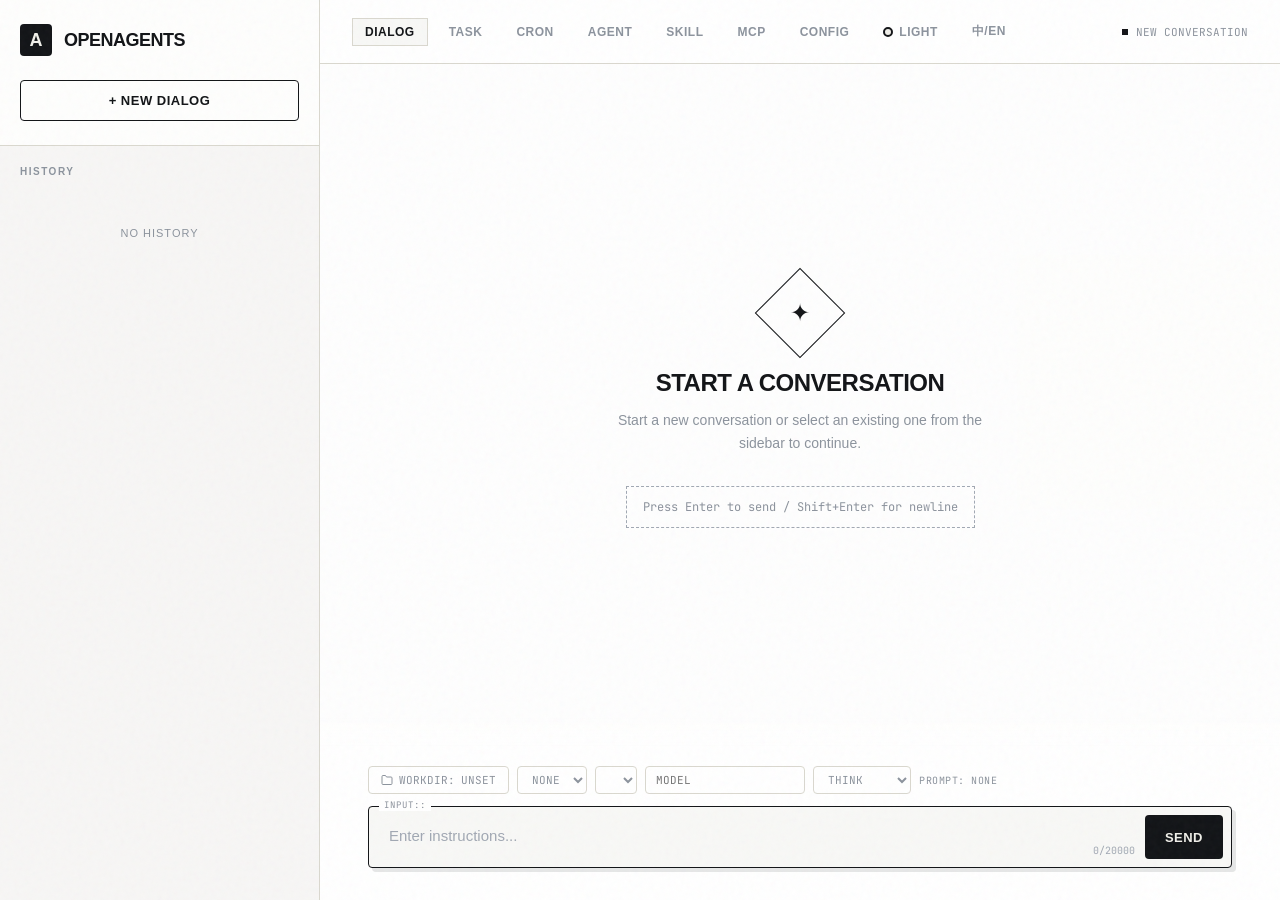
==== commit ae172a86: "优化定时页面对话实时展示" ====
--- a/static/index.html
+++ b/static/index.html
@@ -5,7 +5,7 @@
     <meta name="viewport" content="width=device-width, initial-scale=1.0">
     <title>OpenAgents</title>
 
-    <!-- 主题字体（仅特色主题使用，light/dark 用系统默认字体）：JetBrains Mono(等宽) / Noto Serif SC(中文衬线) -->
+    <!-- 主题字体(仅特色主题使用, light/dark 用系统默认字体): JetBrains Mono(赛博朋克/黑洞) / Noto Serif SC(水墨) / Outfit(极光) / Quicksand(落日) -->
     <link rel="preconnect" href="https://fonts.googleapis.com">
     <link rel="preconnect" href="https://fonts.gstatic.com" crossorigin>
     <link rel="stylesheet" href="https://fonts.googleapis.com/css2?family=JetBrains+Mono:wght@400;500;700&family=Noto+Serif+SC:wght@400;600;700&family=Outfit:wght@300;400;600&family=Quicksand:wght@400;500;700&display=swap">
@@ -16,22 +16,22 @@
 </head>
 
 <body>
-    <!-- ===== 主题背景装饰层（静态，纯 CSS） ===== -->
+    <!-- ===== 主题背景装饰层(静态, 纯 CSS) ===== -->
     <div id="themeBackdrop" aria-hidden="true"></div>
-    <!-- ===== 主题布景层（Canvas 实体背景建筑，位于静态背景之上、内容之下，仅需要的主题显示） ===== -->
+    <!-- ===== 主题布景层(Canvas 实体背景建筑, 位于静态背景之上, 内容之下, 仅需要的主题显示) ===== -->
     <div id="themeScenery" aria-hidden="true">
         <canvas id="themeSceneryCanvas"></canvas>
     </div>
-    <!-- ===== 主题动态特效层（Canvas 粒子，pointer-events 关闭不拦截交互） ===== -->
+    <!-- ===== 主题动态特效层(Canvas 粒子, pointer-events 关闭不拦截交互) ===== -->
     <div id="themeEffects" aria-hidden="true">
         <canvas id="themeEffectsCanvas"></canvas>
     </div>
-    <!-- ===== 黑洞主题 WebGL 渲染层（仅 blackhole 主题显示，位于静态背景之上、内容之下） ===== -->
+    <!-- ===== 黑洞主题 WebGL 渲染层(仅 blackhole 主题显示, 位于静态背景之上, 内容之下) ===== -->
     <div id="themeBlackhole" aria-hidden="true">
         <canvas id="blackholeCanvas"></canvas>
     </div>
 
-    <!-- ===== 侧边栏：Logo / 新建会话 / 历史会话列表 ===== -->
+    <!-- ===== 侧边栏: Logo / 新建会话 / 历史会话列表 ===== -->
     <div class="sidebar">
         <div class="sidebar-header">
             <div class="sidebar-logo">
@@ -49,15 +49,15 @@
         <!-- 头部导航 -->
         <div class="header">
             <div class="header-left">
-                <!-- 导航按钮：data-i18n-title 提供悬停提示，一句话说明该栏目功能 -->
+                <!-- 导航按钮: data-i18n-title 提供悬停提示, 一句话说明该栏目功能 -->
                 <button class="header-nav-btn active" id="navDialogBtn" onclick="switchView('dialog')" data-i18n="nav.dialog" title="Chat directly with an agent" data-i18n-title="nav.dialogTip">DIALOG</button>
                 <button class="header-nav-btn" id="navTaskBtn" onclick="switchView('task')" data-i18n="nav.task" title="Multi-agent pipeline with staged execution and review" data-i18n-title="nav.taskTip">TASK</button>
                 <button class="header-nav-btn" id="navCronBtn" onclick="switchView('cron')" data-i18n="nav.cron" title="Auto-run tasks on a cron schedule" data-i18n-title="nav.cronTip">CRON</button>
                 <button class="header-nav-btn" id="navAgentBtn" onclick="switchView('agent')" data-i18n="nav.agent" title="Register agents: model, prompt and behavior" data-i18n-title="nav.agentTip">AGENT</button>
-                <button class="header-nav-btn" id="navSkillBtn" onclick="switchView('skill')" data-i18n="nav.skill" title="Skills distilled automatically from task runs" data-i18n-title="nav.skillTip">SKILL</button>
+                <button class="header-nav-btn" id="navSkillBtn" onclick="switchView('skill')" data-i18n="nav.skill" title="Skills scanned from local skill directories" data-i18n-title="nav.skillTip">SKILL</button>
                 <button class="header-nav-btn" id="navMcpBtn" onclick="switchView('mcp')" data-i18n="nav.mcp" title="Register external tool servers for agents" data-i18n-title="nav.mcpTip">MCP</button>
                 <button class="header-nav-btn" id="navConfigBtn" onclick="switchView('config')" data-i18n="nav.config" title="Configure model providers (protocol, URL, API key)" data-i18n-title="nav.configTip">CONFIG</button>
-                <!-- 主题选择器：色板预览下拉，菜单项由 theme.js 按 THEME_META 动态生成 -->
+                <!-- 主题选择器: 色板预览下拉, 菜单项由 theme.js 按 THEME_META 动态生成 -->
                 <div class="theme-picker" id="themePicker">
                     <button class="header-nav-btn theme-picker-btn" id="themePickerBtn" type="button" title="Switch Theme" data-i18n-title="header.switchTheme">
                         <span class="theme-picker-dot" id="themePickerDot"></span>
@@ -65,7 +65,7 @@
                     </button>
                     <div class="theme-picker-menu" id="themePickerMenu"></div>
                 </div>
-                <!-- 语言切换按钮：点击中英直接互换，按钮显示目标语言 -->
+                <!-- 语言切换按钮: 点击中英直接互换, 按钮显示目标语言 -->
                 <button class="header-nav-btn" id="langToggleBtn" type="button" title="Switch Language" data-i18n-title="lang.toggleTitle" onclick="toggleLanguage()">中/EN</button>
             </div>
             <div class="header-right">
@@ -96,7 +96,8 @@
                 <button class="btn btn-sm send-button" onclick="toggleAddTaskPanel()" data-i18n="task.newTask">+ New Task</button>
             </div>
 
-            <div class="add-cron-panel" id="addTaskPanel" style="display: none;">
+            <!-- 任务新增面板 -->
+            <div class="add-panel" id="addTaskPanel" style="display: none;">
                 <div class="form-row">
                     <div class="form-group flex-1">
                         <label data-i18n="task.title">Task Title</label>
@@ -104,7 +105,7 @@
                     </div>
                     <div class="form-group flex-1">
                         <label data-i18n="task.workDir">Working Directory</label>
-                        <button class="workspace-btn flush" id="taskWorkspaceBtn" onclick="selectPanelWorkspace('taskWorkspaceDisplay')" title="Set Directory Context" data-i18n-title="input.cwdTitle">
+                        <button class="workspace-btn flush" onclick="selectPanelWorkspace('taskWorkspaceDisplay')" title="Set Directory Context" data-i18n-title="input.cwdTitle">
                             <svg viewBox="0 0 24 24" fill="none" stroke="currentColor" stroke-width="2">
                                 <path d="M22 19a2 2 0 0 1-2 2H4a2 2 0 0 1-2-2V5a2 2 0 0 1 2-2h5l2 3h9a2 2 0 0 1 2 2z"></path>
                             </svg>
@@ -145,7 +146,8 @@
                 <button class="btn btn-sm send-button" onclick="toggleAddCronPanel()" data-i18n="cron.newCron">+ New Cron</button>
             </div>
 
-            <div class="add-cron-panel" id="addCronPanel" style="display: none;">
+            <!-- 定时任务新增面板 -->
+            <div class="add-panel" id="addCronPanel" style="display: none;">
                 <div class="form-row">
                     <div class="form-group">
                         <label data-i18n="cron.name">Task Name</label>
@@ -153,7 +155,7 @@
                     </div>
                     <div class="form-group">
                         <label data-i18n="task.workDir">Working Directory</label>
-                        <button class="workspace-btn flush" id="cronWorkspaceBtn" onclick="selectPanelWorkspace('cronWorkspaceDisplay')" title="Set Directory Context" data-i18n-title="input.cwdTitle">
+                        <button class="workspace-btn flush" onclick="selectPanelWorkspace('cronWorkspaceDisplay')" title="Set Directory Context" data-i18n-title="input.cwdTitle">
                             <svg viewBox="0 0 24 24" fill="none" stroke="currentColor" stroke-width="2">
                                 <path d="M22 19a2 2 0 0 1-2 2H4a2 2 0 0 1-2-2V5a2 2 0 0 1 2-2h5l2 3h9a2 2 0 0 1 2 2z"></path>
                             </svg>
@@ -167,11 +169,26 @@
                         <label data-i18n="cron.agent">Agent</label>
                         <select id="cronAgentId" class="form-control"></select>
                     </div>
-                    <div class="form-group"><label data-i18n="cron.minute">Min</label><input type="text" id="cronMin" class="form-control mono" value="0"></div>
-                    <div class="form-group"><label data-i18n="cron.hour">Hour</label><input type="text" id="cronHour" class="form-control mono" value="9"></div>
-                    <div class="form-group"><label data-i18n="cron.day">Day</label><input type="text" id="cronDay" class="form-control mono" value="*"></div>
-                    <div class="form-group"><label data-i18n="cron.month">Month</label><input type="text" id="cronMonth" class="form-control mono" value="*"></div>
-                    <div class="form-group"><label data-i18n="cron.week">Week</label><input type="text" id="cronWeek" class="form-control mono" value="*"></div>
+                    <div class="form-group">
+                        <label data-i18n="cron.minute">Min</label>
+                        <input type="text" id="cronMin" class="form-control mono" value="0">
+                    </div>
+                    <div class="form-group">
+                        <label data-i18n="cron.hour">Hour</label>
+                        <input type="text" id="cronHour" class="form-control mono" value="9">
+                    </div>
+                    <div class="form-group">
+                        <label data-i18n="cron.day">Day</label>
+                        <input type="text" id="cronDay" class="form-control mono" value="*">
+                    </div>
+                    <div class="form-group">
+                        <label data-i18n="cron.month">Month</label>
+                        <input type="text" id="cronMonth" class="form-control mono" value="*">
+                    </div>
+                    <div class="form-group">
+                        <label data-i18n="cron.week">Week</label>
+                        <input type="text" id="cronWeek" class="form-control mono" value="*">
+                    </div>
                 </div>
                 <div class="form-hint" data-i18n="cron.formatHint"></div>
                 <div class="form-row">
@@ -182,7 +199,7 @@
                 </div>
                 <div class="form-row form-actions">
                     <button class="btn btn-sm btn-secondary" onclick="toggleAddCronPanel()" data-i18n="common.cancel">Cancel</button>
-                    <button class="btn btn-sm send-button" id="cronSubmitBtn" onclick="submitCronTask()" data-i18n="common.save">Save</button>
+                    <button class="btn btn-sm send-button" onclick="submitCronTask()" data-i18n="common.save">Save</button>
                 </div>
             </div>
 
@@ -200,7 +217,7 @@
             </div>
 
             <!-- 智能体新增面板 -->
-            <div class="add-cron-panel" id="addAgentPanel" style="display: none;">
+            <div class="add-panel" id="addAgentPanel" style="display: none;">
                 <div class="form-row">
                     <div class="form-group flex-1">
                         <label data-i18n="agent.name">Agent Name</label>
@@ -229,8 +246,8 @@
                     <div class="form-group flex-1">
                         <label data-i18n="input.thinkingTitle">Thinking Mode</label>
                         <select id="agentThinking" class="form-control">
-                            <option value="true">THINK</option>
-                            <option value="false">NO THINK</option>
+                            <option value="true" data-i18n="input.think">THINK</option>
+                            <option value="false" data-i18n="input.noThink">NO THINK</option>
                         </select>
                     </div>
                 </div>
@@ -265,7 +282,7 @@
             </div>
 
             <!-- MCP 新增面板 -->
-            <div class="add-cron-panel" id="addMcpPanel" style="display: none;">
+            <div class="add-panel" id="addMcpPanel" style="display: none;">
                 <div class="form-row">
                     <div class="form-group flex-1">
                         <label data-i18n="mcp.keyName">Server Name</label>
@@ -326,10 +343,10 @@
                 <button class="btn btn-sm send-button" onclick="toggleAddProviderPanel()" data-i18n="config.newProvider">+ New Provider</button>
             </div>
 
-            <div id="configFormContainer" class="config-form-container">
+            <div class="config-form-container">
                 <!-- 新增供应商面板 -->
-                <div class="add-cron-panel" id="addProviderPanel" style="display: none;">
-                    <h3 class="panel-view-title" style="font-size: 12px; color: var(--charcoal-700); margin-bottom: 4px;" data-i18n="config.newProviderCard">+ New Model Provider</h3>
+                <div class="add-panel" id="addProviderPanel" style="display: none;">
+                    <h3 class="panel-sub-title" data-i18n="config.newProviderCard">+ New Model Provider</h3>
                     <div class="form-row">
                         <div class="form-group flex-1">
                             <label data-i18n="config.providerName">Provider Name</label>
@@ -352,7 +369,7 @@
                             <label data-i18n="config.secretToken">Secret Token (API Key)</label>
                             <div class="password-toggle-group">
                                 <input type="password" id="newProviderKey" class="form-control mono">
-                                <button type="button" class="password-toggle-btn" onclick="toggleKeyVisibility('newProviderKey', this)" title="Show / Hide Secret">👁</button>
+                                <button type="button" class="password-toggle-btn" onclick="toggleKeyVisibility('newProviderKey', this)" title="Show / Hide Secret" data-i18n-title="config.toggleSecret">👁</button>
                             </div>
                         </div>
                     </div>
@@ -362,7 +379,7 @@
                     </div>
                 </div>
 
-                <!-- 供应商列表（JS 异步渲染） -->
+                <!-- 供应商列表(JS 异步渲染) -->
                 <div class="info-card-list" id="providerConfigList"></div>
             </div>
         </div>
@@ -380,25 +397,25 @@
                 <select id="agentSelect" class="form-control header-select" title="Select Agent" data-i18n-title="input.agentTitle" onchange="onAgentSelectChange()">
                     <option value="" data-i18n="common.none">NONE</option>
                 </select>
-                <!-- 模型路由选择：供应商下拉、模型输入（聚焦时拉取模型列表）、思考开关，每次发送消息时生效 -->
+                <!-- 模型路由选择: 供应商下拉, 模型输入(聚焦时拉取模型列表), 思考开关, 每次发送消息时生效 -->
                 <select id="providerSelect" class="form-control header-select" title="Select Provider" data-i18n-title="input.providerTitle"></select>
-                <div class="model-combo-wrapper" id="modelComboWrapper">
-                    <input id="modelSelect" class="form-control header-select" title="Select Model" data-i18n-title="input.modelTitle" placeholder="MODEL" autocomplete="off" style="width:160px;">
+                <div class="model-combo-wrapper">
+                    <input id="modelSelect" class="form-control header-select" title="Select Model" data-i18n-title="input.modelTitle" placeholder="MODEL" data-i18n-placeholder="input.modelPlaceholder" autocomplete="off">
                     <div class="model-combo-list" id="modelComboList"></div>
                 </div>
                 <select id="thinkingSelect" class="form-control header-select" title="Thinking Mode" data-i18n-title="input.thinkingTitle">
-                    <option value="true">THINK</option>
-                    <option value="false">NO THINK</option>
+                    <option value="true" data-i18n="input.think">THINK</option>
+                    <option value="false" data-i18n="input.noThink">NO THINK</option>
                 </select>
-                <!-- 会话创建后锁定目录与智能体的说明文字，默认隐藏，由 setContextLocked 控制显隐 -->
-                <span class="context-lock-hint" id="contextLockHint" style="display:none;" data-i18n="input.contextLocked"></span>
-                <!-- 系统提示词来源提示，由 updatePromptSourceHint 维护内容与显隐 -->
-                <span class="prompt-source-hint" id="promptSourceHint" style="display:none;"></span>
+                <!-- 会话创建后锁定目录与智能体的说明文字, 默认隐藏, 由 setContextLocked 控制显隐 -->
+                <span class="context-lock-hint" id="contextLockHint" style="display: none;" data-i18n="input.contextLocked"></span>
+                <!-- 系统提示词来源提示, 由 updatePromptSourceHint 维护内容与显隐 -->
+                <span class="prompt-source-hint" id="promptSourceHint" style="display: none;"></span>
             </div>
             <div class="input-container">
                 <textarea class="message-input" id="messageInput" placeholder="Enter instructions..." data-i18n-placeholder="input.placeholder" maxlength="20000" disabled rows="1"></textarea>
                 <span class="input-char-count" id="inputCharCount">0/20000</span>
-                <button class="send-button btn" id="sendButton" onclick="sendMessage()" disabled data-i18n="input.execute">Send</button>
+                <button class="send-button btn" id="sendButton" onclick="sendButtonClick()" disabled data-i18n="input.execute">Send</button>
             </div>
         </div>
     </div>
@@ -407,8 +424,8 @@
     <div id="dirModalOverlay" class="dir-modal-overlay">
         <div class="dir-modal">
             <div class="dir-modal-header">
-                <h3 class="confirm-title" style="margin-bottom:0" data-i18n="modal.workspaceContext">Workspace Context</h3>
-                <button class="delete-btn" onclick="closeDirModal()" style="opacity:1; color:var(--charcoal-900)">✕</button>
+                <h3 class="confirm-title" data-i18n="modal.workspaceContext">Workspace Context</h3>
+                <button class="delete-btn always-visible" onclick="closeDirModal()">✕</button>
             </div>
             <div class="dir-modal-toolbar">
                 <input type="text" id="manualPathInput" class="dir-path-input" placeholder="Input path..." data-i18n-placeholder="modal.pathPlaceholder">
@@ -416,7 +433,7 @@
             </div>
             <div class="dir-modal-pathbar" id="currentPathDisplay"></div>
 
-            <div class="dir-history-section" id="dirHistorySection" style="display:none;">
+            <div class="dir-history-section" id="dirHistorySection" style="display: none;">
                 <div class="dir-history-header" data-i18n="modal.recentWorkdirs">Recent Workdirs</div>
                 <div class="dir-history-list" id="dirHistoryList"></div>
             </div>
--- a/static/css/themes.css
+++ b/static/css/themes.css
@@ -1,7 +1,7 @@
 /* ==========================================
    主题设计令牌
-   契约：每个主题必须完整定义全部令牌，分组与顺序逐行一致，仅允许值不同
-   全局样式（base.css/components.css）统一消费令牌，禁止在主题中覆写选择器
+   契约: 每个主题必须完整定义全部令牌, 分组与顺序逐行一致, 仅允许值不同
+   全局样式(base.css/components.css)统一消费令牌, 禁止在主题中覆写选择器
    ========================================== */
 
 /* ===== 1. 浅色主题 (LIGHT) ===== */
@@ -27,7 +27,6 @@
     --hover-bg: rgba(0, 0, 0, 0.03);
     --subtle-bg: rgba(0, 0, 0, 0.01);
     --summary-bg: #fafafa;
-    --inline-code-bg: rgba(0, 0, 0, 0.05);
     --overlay-bg: rgba(240, 239, 233, 0.85);
     --on-accent-muted: rgba(255, 255, 255, 0.4);
     --noise-opacity: 0.035;
@@ -40,7 +39,7 @@
     --font-body: -apple-system, 'Segoe UI', 'PingFang SC', 'Microsoft YaHei', sans-serif;
     --font-mono: 'SF Mono', 'Fira Code', 'JetBrains Mono', monospace;
 
-    /* 背景装饰（静态背景图） */
+    /* 背景装饰(静态背景图) */
     --backdrop-image: none;
     --backdrop-size: cover;
     --backdrop-position: center;
@@ -116,7 +115,7 @@
     --nav-hover-text-shadow: none;
     --nav-hover-filter: none;
 
-    /* 消息、会话与输入 */
+    /* 消息, 会话与输入 */
     --user-msg-bg: var(--charcoal-900);
     --user-msg-color: var(--bg-canvas);
     --user-msg-radius: 2px;
@@ -165,7 +164,6 @@
     --hover-bg: rgba(255, 255, 255, 0.05);
     --subtle-bg: rgba(255, 255, 255, 0.02);
     --summary-bg: #21262c;
-    --inline-code-bg: rgba(255, 255, 255, 0.08);
     --overlay-bg: rgba(16, 18, 20, 0.85);
     --on-accent-muted: rgba(0, 0, 0, 0.4);
     --noise-opacity: 0.06;
@@ -178,7 +176,7 @@
     --font-body: -apple-system, 'Segoe UI', 'PingFang SC', 'Microsoft YaHei', sans-serif;
     --font-mono: 'SF Mono', 'Fira Code', 'JetBrains Mono', monospace;
 
-    /* 背景装饰（静态背景图） */
+    /* 背景装饰(静态背景图) */
     --backdrop-image: none;
     --backdrop-size: cover;
     --backdrop-position: center;
@@ -254,7 +252,7 @@
     --nav-hover-text-shadow: none;
     --nav-hover-filter: none;
 
-    /* 消息、会话与输入 */
+    /* 消息, 会话与输入 */
     --user-msg-bg: var(--charcoal-900);
     --user-msg-color: var(--bg-canvas);
     --user-msg-radius: 2px;
@@ -281,7 +279,7 @@
 }
 
 /* ===== 3. 水墨主题 (INK) ===== */
-/* 宣纸米白底 + 底部远山淡墨 + 顶部枯笔飞白 + 右上角朱红闲章，墨滴在宣纸四缘晕染、竹叶飘落 */
+/* 宣纸米白底 + 底部远山淡墨 + 顶部枯笔飞白 + 右上角朱红闲章, 墨滴在宣纸四缘晕染, 竹叶飘落 */
 :root[data-theme="ink"] {
     /* 基础色板与氛围 */
     --charcoal-900: #1c1a17;
@@ -304,7 +302,6 @@
     --hover-bg: rgba(28, 26, 23, 0.04);
     --subtle-bg: rgba(28, 26, 23, 0.02);
     --summary-bg: #f5f0e3;
-    --inline-code-bg: rgba(28, 26, 23, 0.07);
     --overlay-bg: rgba(242, 236, 223, 0.88);
     --on-accent-muted: rgba(242, 236, 223, 0.5);
     --noise-opacity: 0.06;
@@ -317,7 +314,7 @@
     --font-body: 'Noto Serif SC', 'Songti SC', 'STSong', Georgia, serif;
     --font-mono: 'SF Mono', 'Fira Code', 'JetBrains Mono', monospace;
 
-    /* 背景装饰（静态背景图） */
+    /* 背景装饰(静态背景图) */
     --backdrop-image: url("data:image/svg+xml,%3Csvg xmlns='http://www.w3.org/2000/svg' width='64' height='64' viewBox='0 0 64 64'%3E%3Cg transform='rotate(3 32 32)'%3E%3Crect x='8' y='8' width='48' height='48' rx='4' fill='%23b03a2e' opacity='0.85'/%3E%3Ctext x='32' y='43' font-size='26' text-anchor='middle' fill='%23faf6ec' font-family='serif'%3E%E5%A2%A8%3C/text%3E%3C/g%3E%3C/svg%3E"),
     url("data:image/svg+xml,%3Csvg xmlns='http://www.w3.org/2000/svg' width='600' height='90' viewBox='0 0 600 90'%3E%3Cg fill='%231c1a17'%3E%3Cpath d='M20 40 C140 30 300 26 580 34 C500 40 300 42 60 48 Z' opacity='0.1'/%3E%3Cpath d='M40 52 C200 46 380 44 560 50 C420 54 220 56 50 60 Z' opacity='0.07'/%3E%3Cpath d='M90 62 C240 58 400 57 530 62 C400 65 240 66 100 68 Z' opacity='0.05'/%3E%3C/g%3E%3C/svg%3E"),
     url("data:image/svg+xml,%3Csvg xmlns='http://www.w3.org/2000/svg' width='1600' height='300' viewBox='0 0 1600 300'%3E%3Cpath d='M0 300 L0 210 C160 170 260 120 400 150 C520 175 600 90 760 110 C900 128 980 60 1140 95 C1300 130 1420 100 1600 140 L1600 300 Z' fill='%231c1a17' opacity='0.05'/%3E%3Cpath d='M0 300 L0 250 C200 215 320 190 480 210 C640 230 720 160 880 180 C1040 200 1160 150 1320 180 C1440 202 1520 190 1600 205 L1600 300 Z' fill='%231c1a17' opacity='0.08'/%3E%3C/svg%3E"),
@@ -347,7 +344,7 @@
     --card-hover-transform: none;
     --card-hover-filter: none;
 
-    /* Logo（印章红方块，微旋转） */
+    /* Logo(印章红方块, 微旋转) */
     --logo-bg: #b03a2e;
     --logo-color: #faf6ec;
     --logo-radius: 2px;
@@ -398,7 +395,7 @@
     --nav-hover-text-shadow: none;
     --nav-hover-filter: none;
 
-    /* 消息、会话与输入 */
+    /* 消息, 会话与输入 */
     --user-msg-bg: var(--charcoal-900);
     --user-msg-color: var(--bg-canvas);
     --user-msg-radius: 2px 14px 2px 14px;
@@ -425,7 +422,7 @@
 }
 
 /* ===== 4. 落日主题 (SUNSET) ===== */
-/* 蜜桃-珊瑚-薰衣草三色天空 + 巨大落日圆盘沉入海平线 + 双层海浪剪影，海鸥掠过，暮色电影场景；面板半透明，落日余晖透过面板弥散 */
+/* 蜜桃-珊瑚-薰衣草三色天空 + 巨大落日圆盘沉入海平线 + 双层海浪剪影, 海鸥掠过, 暮色电影场景; 面板半透明, 落日余晖透过面板弥散 */
 :root[data-theme="sunset"] {
     /* 基础色板与氛围 */
     --charcoal-900: #4e2333;
@@ -448,7 +445,6 @@
     --hover-bg: rgba(232, 93, 61, 0.05);
     --subtle-bg: rgba(232, 93, 61, 0.02);
     --summary-bg: #fdf3ea;
-    --inline-code-bg: rgba(232, 93, 61, 0.07);
     --overlay-bg: rgba(255, 241, 228, 0.9);
     --on-accent-muted: rgba(255, 253, 248, 0.5);
     --noise-opacity: 0.025;
@@ -461,7 +457,7 @@
     --font-body: 'Quicksand', 'Segoe UI', 'PingFang SC', 'Microsoft YaHei', sans-serif;
     --font-mono: 'SF Mono', 'Fira Code', 'JetBrains Mono', monospace;
 
-    /* 背景装饰（静态背景图） */
+    /* 背景装饰(静态背景图) */
     --backdrop-image: url("data:image/svg+xml,%3Csvg xmlns='http://www.w3.org/2000/svg' width='720' height='140' viewBox='0 0 720 140'%3E%3Cpath d='M0 140 L0 84 C120 64 220 96 330 80 C440 64 540 92 720 70 L720 140 Z' fill='%236f3644' opacity='0.72'/%3E%3C/svg%3E"),
     url("data:image/svg+xml,%3Csvg xmlns='http://www.w3.org/2000/svg' width='720' height='180' viewBox='0 0 720 180'%3E%3Cpath d='M0 180 L0 96 C90 78 180 108 270 92 C360 76 450 104 540 88 C630 74 680 92 720 84 L720 180 Z' fill='%23b87f9b' opacity='0.5'/%3E%3C/svg%3E"),
     url("data:image/svg+xml,%3Csvg xmlns='http://www.w3.org/2000/svg' width='900' height='110' viewBox='0 0 900 110'%3E%3Cpath d='M0 110 L0 60 C150 44 260 70 400 56 C540 42 660 66 900 50 L900 110 Z' fill='%23d6a9b8' opacity='0.35'/%3E%3C/svg%3E"),
@@ -473,7 +469,7 @@
     --backdrop-position: bottom center, bottom center, bottom center, center, center, center, center;
     --backdrop-repeat: repeat-x, repeat-x, repeat-x, no-repeat, no-repeat, no-repeat, no-repeat;
 
-    /* 面板（半透明，余晖透入） */
+    /* 面板(半透明, 余晖透入) */
     --sidebar-bg: color-mix(in srgb, var(--bg-surface) 78%, transparent);
     --sidebar-header-bg: color-mix(in srgb, var(--bg-panel) 72%, transparent);
     --main-content-bg: color-mix(in srgb, var(--bg-panel) 80%, transparent);
@@ -492,7 +488,7 @@
     --card-hover-transform: translateY(-2px);
     --card-hover-filter: none;
 
-    /* Logo（落日圆盘） */
+    /* Logo(落日圆盘) */
     --logo-bg: radial-gradient(circle at 35% 35%, #ffd66e 0%, #ff9d5c 55%, #e85d3d 100%);
     --logo-color: #4e2333;
     --logo-radius: 50%;
@@ -505,14 +501,14 @@
     --logo-text-shadow: none;
     --logo-text-animation: none;
 
-    /* 标题（暮色渐变文字） */
+    /* 标题(暮色渐变文字) */
     --panel-header-border: 2px solid var(--charcoal-900);
     --title-spacing: 5px;
     --title-color: transparent;
     --title-bg: linear-gradient(90deg, #e85d3d 0%, #c95d8e 60%, #8d6b9e 100%);
     --title-shadow: none;
 
-    /* 发送按钮（胶囊渐变） */
+    /* 发送按钮(胶囊渐变) */
     --send-bg: linear-gradient(135deg, #e85d3d 0%, #ff9d5c 100%);
     --send-color: #fffdf8;
     --send-radius: 999px;
@@ -543,7 +539,7 @@
     --nav-hover-text-shadow: none;
     --nav-hover-filter: none;
 
-    /* 消息、会话与输入 */
+    /* 消息, 会话与输入 */
     --user-msg-bg: linear-gradient(135deg, #e85d3d 0%, #c95d8e 100%);
     --user-msg-color: #fffdf8;
     --user-msg-radius: 20px 20px 4px 20px;
@@ -570,7 +566,7 @@
 }
 
 /* ===== 5. 极光主题 (AURORA) ===== */
-/* 极夜深空 + 青绿/紫罗兰极光带与流星，玻璃拟态悬浮面板；面板半透明，极光可透过面板弥散 */
+/* 极夜深空 + 青绿/紫罗兰极光带与流星, 玻璃拟态悬浮面板; 面板半透明, 极光可透过面板弥散 */
 :root[data-theme="aurora"] {
     /* 基础色板与氛围 */
     --charcoal-900: #eaf6ff;
@@ -593,7 +589,6 @@
     --hover-bg: rgba(95, 240, 192, 0.06);
     --subtle-bg: rgba(95, 240, 192, 0.02);
     --summary-bg: #141c40;
-    --inline-code-bg: rgba(95, 240, 192, 0.1);
     --overlay-bg: rgba(6, 10, 24, 0.82);
     --on-accent-muted: rgba(6, 10, 24, 0.5);
     --noise-opacity: 0.04;
@@ -606,7 +601,7 @@
     --font-body: 'Outfit', 'Segoe UI', 'PingFang SC', 'Microsoft YaHei', sans-serif;
     --font-mono: 'SF Mono', 'Fira Code', 'JetBrains Mono', monospace;
 
-    /* 背景装饰（静态背景图） */
+    /* 背景装饰(静态背景图) */
     --backdrop-image: radial-gradient(ellipse at 20% 0%, rgba(95, 240, 192, 0.1) 0%, rgba(95, 240, 192, 0) 45%),
     radial-gradient(ellipse at 85% 15%, rgba(123, 108, 240, 0.12) 0%, rgba(123, 108, 240, 0) 50%),
     linear-gradient(180deg, #04060f 0%, #0a1028 55%, #101a3c 100%);
@@ -614,7 +609,7 @@
     --backdrop-position: center, center, center;
     --backdrop-repeat: no-repeat, no-repeat, no-repeat;
 
-    /* 面板（半透明玻璃） */
+    /* 面板(半透明玻璃) */
     --sidebar-bg: color-mix(in srgb, var(--bg-surface) 60%, transparent);
     --sidebar-header-bg: color-mix(in srgb, var(--bg-panel) 50%, transparent);
     --main-content-bg: color-mix(in srgb, var(--bg-panel) 60%, transparent);
@@ -623,7 +618,7 @@
     --input-fade-from: color-mix(in srgb, var(--bg-panel) 60%, transparent);
     --panel-blur: none;
 
-    /* 卡片（半透明，摘要与详情区透出卡片背景；供应商表单区由 .details-surface 保留底色） */
+    /* 卡片(半透明, 摘要与详情区透出卡片背景; 供应商表单区由 .details-surface 保留底色) */
     --card-bg: color-mix(in srgb, var(--bg-panel) 70%, transparent);
     --card-border-color: rgba(255, 255, 255, 0.08);
     --card-summary-bg: transparent;
@@ -684,7 +679,7 @@
     --nav-hover-text-shadow: none;
     --nav-hover-filter: none;
 
-    /* 消息、会话与输入 */
+    /* 消息, 会话与输入 */
     --user-msg-bg: linear-gradient(135deg, #5ff0c0 0%, #4ecbe0 100%);
     --user-msg-color: #060a18;
     --user-msg-radius: 14px 14px 4px 14px;
@@ -711,7 +706,7 @@
 }
 
 /* ===== 6. 赛博朋克主题 (CYBERPUNK) ===== */
-/* 深空黑底 + 霓虹青/品红双色辉光，透视网格地平线 + 霓虹雨，全息终端质感；交互元素统一斜切角，clip-path 会裁剪 box-shadow，辉光统一用 drop-shadow 贴合切角轮廓；面板高透明度（无模糊），让布景层城市剪影清晰透入 */
+/* 深空黑底 + 霓虹青/品红双色辉光, 透视网格地平线 + 霓虹雨, 全息终端质感; 交互元素统一斜切角, clip-path 会裁剪 box-shadow, 辉光统一用 drop-shadow 贴合切角轮廓; 面板高透明度(无模糊), 让布景层城市剪影清晰透入 */
 :root[data-theme="cyberpunk"] {
     /* 基础色板与氛围 */
     --charcoal-900: #6ff3ff;
@@ -734,7 +729,6 @@
     --hover-bg: rgba(0, 240, 255, 0.06);
     --subtle-bg: rgba(0, 240, 255, 0.02);
     --summary-bg: #0e1028;
-    --inline-code-bg: rgba(0, 240, 255, 0.1);
     --overlay-bg: rgba(4, 4, 12, 0.88);
     --on-accent-muted: rgba(4, 4, 12, 0.5);
     --noise-opacity: 0.05;
@@ -747,7 +741,7 @@
     --font-body: 'JetBrains Mono', 'SF Mono', 'Fira Code', 'Courier New', monospace;
     --font-mono: 'JetBrains Mono', 'SF Mono', 'Fira Code', monospace;
 
-    /* 背景装饰（静态背景图） */
+    /* 背景装饰(静态背景图) */
     --backdrop-image: radial-gradient(ellipse at 50% 115%, rgba(255, 42, 109, 0.22) 0%, rgba(255, 42, 109, 0) 55%),
     radial-gradient(ellipse at 50% -10%, rgba(0, 240, 255, 0.1) 0%, rgba(0, 240, 255, 0) 50%),
     linear-gradient(180deg, #04040c 0%, #0a0820 60%, #170a2e 100%);
@@ -755,7 +749,7 @@
     --backdrop-position: center, center, center;
     --backdrop-repeat: no-repeat, no-repeat, no-repeat;
 
-    /* 面板（高透明，透出布景层城市剪影） */
+    /* 面板(高透明, 透出布景层城市剪影) */
     --sidebar-bg: color-mix(in srgb, var(--bg-surface) 45%, transparent);
     --sidebar-header-bg: color-mix(in srgb, var(--bg-panel) 40%, transparent);
     --main-content-bg: color-mix(in srgb, var(--bg-panel) 42%, transparent);
@@ -764,7 +758,7 @@
     --input-fade-from: color-mix(in srgb, var(--bg-panel) 40%, transparent);
     --panel-blur: none;
 
-    /* 卡片（切角裁剪 box-shadow，hover 辉光走 filter） */
+    /* 卡片(切角裁剪 box-shadow, hover 辉光走 filter) */
     --card-bg: color-mix(in srgb, var(--bg-panel) 55%, transparent);
     --card-border-color: var(--border-hard);
     --card-summary-bg: var(--summary-bg);
@@ -774,7 +768,7 @@
     --card-hover-transform: none;
     --card-hover-filter: drop-shadow(0 0 8px rgba(0, 240, 255, 0.25)) drop-shadow(0 0 16px rgba(255, 42, 109, 0.2));
 
-    /* Logo（斜切角 + 霓虹闪烁） */
+    /* Logo(斜切角 + 霓虹闪烁) */
     --logo-bg: #ff2a6d;
     --logo-color: #04040c;
     --logo-radius: var(--radius-sm);
@@ -815,7 +809,7 @@
     --newchat-hover-shadow: none;
     --newchat-hover-filter: drop-shadow(0 0 10px rgba(0, 240, 255, 0.6));
 
-    /* 导航按钮（较小，切角 8px） */
+    /* 导航按钮(较小, 切角 8px) */
     --nav-radius: 0;
     --nav-clip: polygon(0 0, calc(100% - 8px) 0, 100% 8px, 100% 100%, 8px 100%, 0 calc(100% - 8px));
     --nav-hover-bg: var(--bg-surface);
@@ -825,7 +819,7 @@
     --nav-hover-text-shadow: 0 0 6px rgba(0, 240, 255, 0.7);
     --nav-hover-filter: drop-shadow(0 0 6px rgba(0, 240, 255, 0.3)) drop-shadow(0 0 12px rgba(255, 42, 109, 0.25));
 
-    /* 消息、会话与输入 */
+    /* 消息, 会话与输入 */
     --user-msg-bg: var(--charcoal-900);
     --user-msg-color: var(--bg-canvas);
     --user-msg-radius: 2px;
@@ -845,14 +839,14 @@
     --summary-spacing: normal;
     --summary-color: var(--charcoal-700);
 
-    /* 装饰层与切角（右上/左下各切 10px） */
+    /* 装饰层与切角(右上/左下各切 10px) */
     --scenery-display: block;
     --blackhole-display: none;
     --clip-interactive: polygon(0 0, calc(100% - 10px) 0, 100% 10px, 100% 100%, 10px 100%, 0 calc(100% - 10px));
 }
 
 /* ===== 7. 黑洞主题 (BLACK HOLE) ===== */
-/* 纯黑深空 + WebGL 实时光线追踪黑洞背景（引力透镜吸积盘/光子环辉光/星空），吸积盘橙琥珀辉光，毛玻璃面板悬浮于深空之上，黑洞透过面板隐约可见 */
+/* 纯黑深空 + WebGL 实时光线追踪黑洞背景(引力透镜吸积盘/光子环辉光/星空), 吸积盘橙琥珀辉光, 毛玻璃面板悬浮于深空之上, 黑洞透过面板隐约可见 */
 :root[data-theme="blackhole"] {
     /* 基础色板与氛围 */
     --charcoal-900: #f2f4f8;
@@ -875,7 +869,6 @@
     --hover-bg: rgba(255, 154, 61, 0.07);
     --subtle-bg: rgba(255, 154, 61, 0.03);
     --summary-bg: #0e1018;
-    --inline-code-bg: rgba(255, 154, 61, 0.12);
     --overlay-bg: rgba(0, 0, 0, 0.88);
     --on-accent-muted: rgba(0, 0, 0, 0.5);
     --noise-opacity: 0.04;
@@ -888,13 +881,13 @@
     --font-body: 'JetBrains Mono', 'SF Mono', 'Fira Code', 'Courier New', monospace;
     --font-mono: 'JetBrains Mono', 'SF Mono', 'Fira Code', monospace;
 
-    /* 背景装饰（无静态背景图：WebGL 黑洞画布即背景，此处仅保留微弱径向渐变作为 WebGL 不可用时的降级底色） */
+    /* 背景装饰(无静态背景图: WebGL 黑洞画布即背景, 此处仅保留微弱径向渐变作为 WebGL 不可用时的降级底色) */
     --backdrop-image: radial-gradient(ellipse at 50% 55%, rgba(255, 154, 61, 0.07) 0%, rgba(255, 154, 61, 0) 55%);
     --backdrop-size: cover;
     --backdrop-position: center;
     --backdrop-repeat: no-repeat;
 
-    /* 面板（毛玻璃深空） */
+    /* 面板(毛玻璃深空) */
     --sidebar-bg: color-mix(in srgb, var(--bg-surface) 62%, transparent);
     --sidebar-header-bg: color-mix(in srgb, var(--bg-panel) 52%, transparent);
     --main-content-bg: color-mix(in srgb, var(--bg-panel) 58%, transparent);
@@ -903,7 +896,7 @@
     --input-fade-from: color-mix(in srgb, var(--bg-panel) 60%, transparent);
     --panel-blur: blur(16px);
 
-    /* 卡片（半透明，摘要与详情区透出卡片背景；卡片不再叠加 backdrop-filter，主面板玻璃层已模糊背景；供应商表单区由 .details-surface 保留底色） */
+    /* 卡片(半透明, 摘要与详情区透出卡片背景; 卡片不再叠加 backdrop-filter, 主面板玻璃层已模糊背景; 供应商表单区由 .details-surface 保留底色) */
     --card-bg: color-mix(in srgb, var(--bg-panel) 70%, transparent);
     --card-border-color: rgba(255, 255, 255, 0.08);
     --card-summary-bg: transparent;
@@ -913,7 +906,7 @@
     --card-hover-transform: none;
     --card-hover-filter: none;
 
-    /* Logo（吸积盘橙） */
+    /* Logo(吸积盘橙) */
     --logo-bg: linear-gradient(135deg, #ff9a3d, #ff5e3a);
     --logo-color: #140a00;
     --logo-radius: var(--radius-sm);
@@ -964,7 +957,7 @@
     --nav-hover-text-shadow: none;
     --nav-hover-filter: none;
 
-    /* 消息、会话与输入 */
+    /* 消息, 会话与输入 */
     --user-msg-bg: linear-gradient(135deg, #ff9a3d 0%, #ff7a2f 100%);
     --user-msg-color: #140a00;
     --user-msg-radius: 14px 14px 4px 14px;
@@ -990,7 +983,7 @@
     --clip-interactive: none;
 }
 
-/* ===== 8. 主题专属动画（全局定义，由各主题令牌引用） ===== */
+/* ===== 8. 主题专属动画(全局定义, 由各主题令牌引用) ===== */
 @keyframes neonFlicker {
     0%, 100% { opacity: 1; }
     3% { opacity: 0.6; }
@@ -1018,6 +1011,6 @@
 :root[data-theme="aurora"] *,
 :root[data-theme="cyberpunk"] *,
 :root[data-theme="blackhole"] * {
-    /* 该规则优先级高于组件单类规则，必须列出 transform 与 opacity，否则会静默杀死组件过渡动画（toast 渐显、箭头旋转、hover 上浮等） */
+    /* 该规则优先级高于组件单类规则, 必须列出 transform 与 opacity, 否则会静默杀死组件过渡动画(toast 渐显, 箭头旋转, hover 上浮等) */
     transition: background-color 0.3s ease, color 0.3s ease, border-color 0.3s ease, box-shadow 0.3s ease, transform 0.2s cubic-bezier(0.2, 0, 0, 1), opacity 0.25s ease;
 }
--- a/static/css/base.css
+++ b/static/css/base.css
@@ -9,12 +9,13 @@
     box-sizing: border-box;
 }
 
-/* 全局常量：所有主题取值一致，禁止在主题中覆写 */
+/* 全局常量: 所有主题取值一致, 禁止在主题中覆写 */
 :root {
     --transition-snap: all 0.2s cubic-bezier(0.2, 0, 0, 1);
-}
-
-/* 文本选中（高亮）样式 */
+    --no-history-text: 'NO HISTORY';
+}
+
+/* 文本选中(高亮)样式 */
 ::selection {
     background: var(--charcoal-900);
     color: var(--bg-canvas);
@@ -46,7 +47,7 @@
 }
 
 /* ===== 2. 主题背景层 ===== */
-/* 静态背景装饰层（纯 CSS，由各主题的 --backdrop-* 变量驱动） */
+/* 静态背景装饰层(纯 CSS, 由各主题的 --backdrop-* 变量驱动) */
 #themeBackdrop {
     position: fixed;
     inset: 0;
@@ -60,7 +61,7 @@
     transition: background-color 0.4s ease, background-image 0.4s ease;
 }
 
-/* 布景层（Canvas 实体背景建筑，位于静态背景之上、内容之下，由各主题的 --scenery-display 令牌控制显隐） */
+/* 布景层(Canvas 实体背景建筑, 位于静态背景之上, 内容之下, 由各主题的 --scenery-display 令牌控制显隐) */
 #themeScenery {
     position: fixed;
     inset: 0;
@@ -75,7 +76,7 @@
     height: 100%;
 }
 
-/* 动态特效层（Canvas 粒子，浮于内容之上，pointer-events 关闭不拦截交互） */
+/* 动态特效层(Canvas 粒子, 浮于内容之上, pointer-events 关闭不拦截交互) */
 #themeEffects {
     position: fixed;
     inset: 0;
@@ -89,7 +90,7 @@
     height: 100%;
 }
 
-/* 黑洞 WebGL 渲染层（位于静态背景之上、内容之下，由各主题的 --blackhole-display 令牌控制显隐） */
+/* 黑洞 WebGL 渲染层(位于静态背景之上, 内容之下, 由各主题的 --blackhole-display 令牌控制显隐) */
 #themeBlackhole {
     position: fixed;
     inset: 0;
@@ -104,8 +105,8 @@
     height: 100%;
 }
 
-/* ===== 3. 减少动态效果（无障碍） ===== */
-/* 关闭全部 CSS 动画与过渡，粒子特效由 theme_effects.js 的 reducedMotion 同步关闭 */
+/* ===== 3. 减少动态效果(无障碍) ===== */
+/* 关闭全部 CSS 动画与过渡, 粒子特效由 theme_effects.js 的 reducedMotion 同步关闭 */
 @media (prefers-reduced-motion: reduce) {
     *,
     *::before,
@@ -325,8 +326,9 @@
     height: 14px;
 }
 
+/* 空历史占位文案: 内容由 i18n.js 经 CSS 变量注入实现本地化 */
 #conversationList:empty::after {
-    content: 'NO HISTORY';
+    content: var(--no-history-text, 'NO HISTORY');
     display: block;
     text-align: center;
     color: var(--slate-400);
@@ -358,7 +360,7 @@
     display: flex;
     align-items: center;
     justify-content: space-between;
-    /* 提升 header 整体层级：防止其内部弹出层（如主题下拉）被后续视图中 position:relative 的卡片遮挡 */
+    /* 提升 header 整体层级: 防止其内部弹出层(如主题下拉)被后续视图中 position:relative 的卡片遮挡 */
     position: relative;
     z-index: 20;
 }
@@ -444,7 +446,7 @@
     animation: fadeIn 0.25s ease;
 }
 
-/* 会话页聊天容器：占满视图高度，纵向排列消息流 */
+/* 会话页聊天容器: 占满视图高度, 纵向排列消息流 */
 .chat-container {
     padding: 0;
     flex: 1;
--- a/static/css/components.css
+++ b/static/css/components.css
@@ -60,7 +60,6 @@
     gap: 8px;
     user-select: none;
     text-transform: uppercase;
-    letter-spacing: 0.5px;
     background: var(--subtle-bg);
     transition: var(--transition-snap);
 }
@@ -130,34 +129,7 @@
     padding: 4px 0;
 }
 
-.reply-content p, .content p {
-    margin-bottom: 0.8em;
-}
-
-.reply-content pre, .content pre {
-    background: var(--charcoal-900);
-    color: var(--bg-canvas);
-    padding: 16px;
-    border-radius: var(--radius-sm);
-    overflow-x: auto;
-    font-family: var(--font-mono);
-    font-size: 13px;
-    margin: 12px 0;
-}
-
-.reply-content code, .content code {
-    font-family: var(--font-mono);
-    background: var(--inline-code-bg);
-    padding: 2px 6px;
-    border-radius: 2px;
-    font-size: 0.9em;
-}
-
-.reply-content pre code {
-    background: transparent;
-    padding: 0;
-}
-
+/* formatMarkdown 仅输出转义文本与 <br>, 消息内容不会产生 p/pre/code 标签, 无需对应样式 */
 .streaming-active::after {
     content: '';
     display: inline-block;
@@ -169,7 +141,7 @@
     animation: blink 1s step-end infinite;
 }
 
-/* 流式错误消息块（居中警示样式） */
+/* 流式错误消息块(居中警示样式) */
 .stream-error {
     background: var(--danger-bg);
     color: var(--danger-color);
@@ -178,6 +150,15 @@
     max-width: 80%;
 }
 
+/* 手动停止提示条(居中中性样式) */
+.stream-stopped {
+    background: var(--subtle-bg);
+    color: var(--slate-400);
+    border: 1px solid var(--border-hard);
+    align-self: center;
+    max-width: 80%;
+}
+
 /* ===== 2. 卡片公共排版 ===== */
 .panel-view-header {
     display: flex;
@@ -195,7 +176,7 @@
     text-transform: uppercase;
 }
 
-/* 标题主题化：字距/颜色/渐变底/辉光统一由各主题标题令牌驱动（--title-bg 非 none 时经 background-clip 呈现渐变文字） */
+/* 标题主题化: 字距/颜色/渐变底/辉光统一由各主题标题令牌驱动(--title-bg 非 none 时经 background-clip 呈现渐变文字) */
 .panel-view-title, .empty-state-title {
     letter-spacing: var(--title-spacing);
     color: var(--title-color);
@@ -205,7 +186,7 @@
     text-shadow: var(--title-shadow);
 }
 
-/* 标题与副标题说明的纵向容器，flex:1 占满标题栏剩余空间避免副标题被压缩换行 */
+/* 标题与副标题说明的纵向容器, flex:1 占满标题栏剩余空间避免副标题被压缩换行 */
 .panel-view-heading {
     display: flex;
     flex-direction: column;
@@ -214,7 +195,7 @@
     flex: 1;
 }
 
-/* 栏目功能副标题：一句话说明页面用途与前置条件 */
+/* 栏目功能副标题: 一句话说明页面用途与前置条件 */
 .panel-view-desc {
     margin: 0;
     font-family: var(--font-mono);
@@ -323,7 +304,7 @@
     animation: slideDown 0.25s ease;
 }
 
-/* 供应商卡片的详情区为表单编辑区，用底色加实线分隔与只读详情区分（原 panel_provider.js 内联样式迁移至此） */
+/* 供应商卡片的详情区为表单编辑区, 用底色加实线分隔与只读详情区分(原 panel_provider.js 内联样式迁移至此) */
 .info-card-details.details-surface {
     background: var(--bg-surface);
     border-top: 1px solid var(--border-hard);
@@ -357,22 +338,9 @@
     padding-top: 14px;
 }
 
-.details-block-container code, .details-block-container pre {
-    font-family: var(--font-mono);
-    background: var(--bg-surface);
-    padding: 12px 16px;
-    border: 1px solid var(--border-hard);
-    border-radius: var(--radius-sm);
-    display: block;
-    white-space: pre-wrap;
-    font-size: 12.5px;
-    color: var(--charcoal-800);
-    line-height: 1.6;
-    overflow-x: auto;
-}
-
 /* ===== 3. 表单与配置面板 ===== */
-.add-cron-panel {
+/* 新增面板(任务/定时/智能体/MCP/供应商通用) */
+.add-panel {
     background: var(--bg-surface);
     border: 1px dashed var(--charcoal-900);
     padding: 20px;
@@ -436,18 +404,18 @@
     height: 36px;
 }
 
-/* 输入框与下拉框统一 36px 高度（textarea 由 rows 控制高度，不受影响；小型控件由更高优先级类覆盖） */
+/* 输入框与下拉框统一 36px 高度(textarea 由 rows 控制高度, 不受影响; 小型控件由更高优先级类覆盖) */
 input.form-control {
     height: 36px;
 }
 
-/* 禁用态统一样式：选择智能体后模型配置锁定等场景，与上下文锁定视觉保持一致 */
+/* 禁用态统一样式: 选择智能体后模型配置锁定等场景, 与上下文锁定视觉保持一致 */
 .form-control:disabled {
     opacity: 0.4;
     cursor: not-allowed;
 }
 
-/* 表单字段格式说明：cron 字段等的小字提示 */
+/* 表单字段格式说明: cron 字段等的小字提示 */
 .form-hint {
     font-family: var(--font-mono);
     font-size: 10px;
@@ -455,7 +423,7 @@
     margin-top: -4px;
 }
 
-/* 密钥显隐切换（新增/编辑卡片通用） */
+/* 密钥显隐切换(新增/编辑卡片通用) */
 .password-toggle-group {
     display: flex;
     gap: 6px;
@@ -555,8 +523,15 @@
     font-size: 12px;
     color: var(--slate-400);
     overflow: hidden;
-    text-overflow: ellipsis;
-    white-space: nowrap;
+    display: -webkit-box;
+    -webkit-line-clamp: 3;
+    -webkit-box-orient: vertical;
+}
+
+/* 摘要展开态: 取消 3 行截断, 完整显示对话内容 */
+.task-stage-list.snippet-expanded .task-stage-snippet {
+    display: block;
+    -webkit-line-clamp: unset;
 }
 
 .agent-check-list {
@@ -627,7 +602,7 @@
     color: var(--charcoal-900);
 }
 
-/* 禁用态统一样式：会话上下文锁定后不再响应悬停高亮 */
+/* 禁用态统一样式: 会话上下文锁定后不再响应悬停高亮 */
 .workspace-btn:disabled {
     opacity: 0.4;
     cursor: not-allowed;
@@ -704,13 +679,13 @@
     color: var(--slate-300);
 }
 
-/* 禁用态统一样式：流式回复期间输入框锁定 */
+/* 禁用态统一样式: 流式回复期间输入框锁定 */
 .message-input:disabled {
     opacity: 0.4;
     cursor: not-allowed;
 }
 
-/* 会话上下文锁定提示：会话创建后目录与智能体不可修改的说明文字 */
+/* 会话上下文锁定提示: 会话创建后目录与智能体不可修改的说明文字 */
 .context-lock-hint {
     font-family: var(--font-mono);
     font-size: 10px;
@@ -720,7 +695,7 @@
     align-self: center;
 }
 
-/* 系统提示词来源提示：与锁定说明同风格，超长来源路径省略号截断 */
+/* 系统提示词来源提示: 与锁定说明同风格, 超长来源路径省略号截断 */
 .prompt-source-hint {
     font-family: var(--font-mono);
     font-size: 10px;
@@ -734,7 +709,7 @@
     white-space: nowrap;
 }
 
-/* 输入框字数计数：绝对定位于输入容器右下角 */
+/* 输入框字数计数: 绝对定位于输入容器右下角 */
 .input-char-count {
     position: absolute;
     right: 96px;
@@ -745,7 +720,7 @@
     pointer-events: none;
 }
 
-/* 达到输入上限时计数器标红加粗，提示截断风险 */
+/* 达到输入上限时计数器标红加粗, 提示截断风险 */
 .input-char-count.at-limit {
     color: var(--danger-color);
     font-weight: 700;
@@ -950,6 +925,16 @@
     text-transform: uppercase;
 }
 
+/* 目录弹窗标题复用 confirm-title 排版, 去除默认下外边距 */
+.dir-modal-header .confirm-title {
+    margin-bottom: 0;
+}
+
+/* 目录弹窗关闭按钮使用主文字色常驻可见 */
+.dir-modal-header .delete-btn {
+    color: var(--charcoal-900);
+}
+
 .dir-modal-content {
     flex: 1;
     overflow-y: auto;
@@ -1091,12 +1076,12 @@
     width: 45%;
 }
 
-/* ===== 10. 主题选择器（色板预览下拉） ===== */
+/* ===== 10. 主题选择器(色板预览下拉) ===== */
 .theme-picker {
     position: relative;
 }
 
-/* 按钮上的当前主题色点：底色为画布色，描边为强调色 */
+/* 按钮上的当前主题色点: 底色为画布色, 描边为强调色 */
 .theme-picker-dot {
     width: 10px;
     height: 10px;
@@ -1161,7 +1146,7 @@
     font-weight: 700;
 }
 
-/* 菜单项色板：外圈画布底色 + 内点强调色，未切换即可预览主题配色 */
+/* 菜单项色板: 外圈画布底色 + 内点强调色, 未切换即可预览主题配色 */
 .theme-picker-swatch {
     width: 16px;
     height: 16px;
@@ -1186,9 +1171,14 @@
     margin: 4px 6px;
 }
 
-/* ===== 11. 模型输入组合框（可输入 + 下拉选择） ===== */
+/* ===== 11. 模型输入组合框(可输入 + 下拉选择) ===== */
 .model-combo-wrapper {
     position: relative;
+}
+
+/* 模型输入框固定宽度(其余头部下拉为自适应宽度) */
+#modelSelect {
+    width: 160px;
 }
 
 .model-combo-list {
@@ -1239,7 +1229,7 @@
     white-space: nowrap;
 }
 
-/* 模型组合框的空态/失败提示项：不可点击，hover 不变色（需置于 model-combo-item 规则之后） */
+/* 模型组合框的空态/失败提示项: 不可点击, hover 不变色(需置于 model-combo-item 规则之后) */
 .model-combo-hint {
     color: var(--slate-400);
     cursor: default;
@@ -1251,7 +1241,7 @@
 }
 
 /* ===== 12. 轻量提示 Toast ===== */
-/* 顶部居中淡入，自动消失，不阻断操作 */
+/* 顶部居中淡入, 自动消失, 不阻断操作 */
 .app-toast {
     position: fixed;
     top: 16px;
@@ -1276,7 +1266,7 @@
     transform: translate(-50%, 0);
 }
 
-/* 错误提示 toast：危险配色，与成功提示区分 */
+/* 错误提示 toast: 危险配色, 与成功提示区分 */
 .app-toast.error {
     background: var(--danger-bg);
     color: var(--danger-color);
@@ -1284,9 +1274,9 @@
 }
 
 /* ===== 13. 通用工具类 ===== */
-/* 收敛面板模板与输入区中重复的内联样式；与基础组件同优先级的覆盖类须保持在对应基础规则之后 */
-
-/* 头部输入区的小型下拉框（智能体/供应商/模型/思考模式），.form-control 前缀提升优先级以覆盖 select.form-control 的默认高度 */
+/* 收敛面板模板与输入区中重复的内联样式; 与基础组件同优先级的覆盖类须保持在对应基础规则之后 */
+
+/* 头部输入区的小型下拉框(智能体/供应商/模型/思考模式), .form-control 前缀提升优先级以覆盖 select.form-control 的默认高度 */
 .form-control.header-select {
     width: auto;
     height: 28px;
@@ -1297,7 +1287,7 @@
     text-transform: uppercase;
 }
 
-/* 输入区顶部工具行（工作目录/智能体/模型路由控件） */
+/* 输入区顶部工具行(工作目录/智能体/模型路由控件) */
 .input-toolbar {
     display: flex;
     gap: 8px;
@@ -1318,21 +1308,21 @@
     max-width: 280px;
 }
 
-/* 卡片摘要行内的小型按钮（保存/启用切换等） */
+/* 卡片摘要行内的小型按钮(保存/启用切换等) */
 .btn-card-sm {
     height: 28px;
     padding: 0 8px;
     font-size: 10px;
 }
 
-/* 详情块头部的迷你按钮（刷新等） */
+/* 详情块头部的迷你按钮(排序/展开) */
 .btn-card-xs {
     height: 24px;
     padding: 0 8px;
     font-size: 10px;
 }
 
-/* 卡片摘要内的等宽小字元信息（启用状态/触发规则/下次触发） */
+/* 卡片摘要内的等宽小字元信息(启用状态/触发规则/下次触发) */
 .card-meta {
     font-size: 10px;
     font-family: var(--font-mono);
@@ -1345,14 +1335,14 @@
     margin-left: 8px;
 }
 
-/* 表单底部按钮行（取消/保存右对齐） */
+/* 表单底部按钮行(取消/保存右对齐) */
 .form-actions {
     justify-content: flex-end;
     margin-top: 4px;
     gap: 12px;
 }
 
-/* 详情块头部（块标签 + 右侧操作按钮） */
+/* 详情块头部(块标签 + 右侧操作按钮) */
 .details-block-header {
     display: flex;
     justify-content: space-between;
@@ -1362,6 +1352,15 @@
 
 .details-block-header .details-label {
     margin-bottom: 0;
+}
+
+/* 标题栏按钮组: 排序/展开按钮靠右排列 */
+.details-block-header .stage-sort-btn {
+    margin-left: auto;
+}
+
+.details-block-header .stage-expand-btn {
+    margin-left: 6px;
 }
 
 /* 执行中的阶段摘要高亮 */
@@ -1370,28 +1369,14 @@
     font-weight: 600;
 }
 
-/* 任务审核区（等待人工审核的提示与输入行） */
-.review-hint {
-    font-size: 11px;
-    font-weight: 600;
-    color: var(--charcoal-900);
-    margin-top: 8px;
-}
-
-.review-area {
-    display: flex;
-    gap: 8px;
-    margin-top: 4px;
-    align-items: flex-start;
-}
-
+/* 任务操作区的审核意见输入框 */
 .review-input {
     flex: 1;
     resize: vertical;
     font-size: 11px;
 }
 
-/* MCP 卡片协议字段分区（显示/隐藏由 JS 控制 display） */
+/* MCP 卡片协议字段分区(显示/隐藏由 JS 控制 display) */
 .mcp-zone {
     display: flex;
     flex-direction: column;
@@ -1413,18 +1398,18 @@
     color: var(--charcoal-700);
 }
 
-/* 卡片上常驻可见的删除按钮（默认删除按钮 hover 才显现） */
+/* 卡片上常驻可见的删除按钮(默认删除按钮 hover 才显现) */
 .delete-btn.always-visible {
     opacity: 1;
     padding: 6px;
 }
 
-/* 去除工作目录按钮的默认下外边距（嵌入表单行时使用） */
+/* 去除工作目录按钮的默认下外边距(嵌入表单行时使用) */
 .workspace-btn.flush {
     margin-bottom: 0;
 }
 
-/* 表单项弹性占比工具类（form-row 内宽度分配） */
+/* 表单项弹性占比工具类(form-row 内宽度分配) */
 .flex-1 {
     flex: 1;
 }
@@ -1433,18 +1418,13 @@
     flex: 2;
 }
 
-/* flex 行垂直居中工具类（配合 form-row 使用） */
-.align-center {
-    align-items: center;
-}
-
-/* 表单内可拉伸多行编辑框（任务/定时/智能体新增面板通用） */
+/* 表单内可拉伸多行编辑框(任务/定时/智能体新增面板通用) */
 .form-textarea {
     resize: vertical;
     min-height: 100px;
 }
 
-/* 加高按钮（配置页新增供应商表单的取消/保存按钮） */
+/* 加高按钮(配置页新增供应商表单的取消/保存按钮) */
 .btn-tall {
     height: 36px;
 }
@@ -1456,7 +1436,7 @@
     color: var(--slate-300);
 }
 
-/* 任务卡片摘要行的启动控件（候选智能体下拉 + 启动按钮），.form-control 前缀提升优先级以覆盖 select.form-control 的默认高度 */
+/* 任务卡片摘要行的启动控件(候选智能体下拉 + 启动按钮), .form-control 前缀提升优先级以覆盖 select.form-control 的默认高度 */
 .form-control.task-start-select {
     width: 140px;
     height: 28px;
@@ -1464,28 +1444,7 @@
     padding: 0 6px;
 }
 
-.task-start-btn {
-    height: 28px;
-    white-space: nowrap;
-}
-
-/* 定时卡片详情内的下次触发信息行 */
-.nextfire-label {
-    font-family: var(--font-display);
-    font-size: 11px;
-    font-weight: 700;
-    text-transform: uppercase;
-    letter-spacing: 0.5px;
-    color: var(--slate-400);
-}
-
-.nextfire-value {
-    font-family: var(--font-mono);
-    font-size: 12px;
-    color: var(--charcoal-800);
-}
-
-/* 目录选择弹窗：手动路径输入行 / 路径输入框 / 跳转按钮 / 当前路径栏 */
+/* 目录选择弹窗: 手动路径输入行 / 路径输入框 / 跳转按钮 / 当前路径栏 */
 .dir-modal-toolbar {
     padding: 12px 24px;
     border-bottom: 1px solid var(--border-hard);
@@ -1523,6 +1482,16 @@
     display: flex;
     flex-direction: column;
     gap: 24px;
+}
+
+/* 新增面板内的子标题(配置页新增供应商卡片) */
+.panel-sub-title {
+    font-family: var(--font-display);
+    font-size: 12px;
+    font-weight: 800;
+    text-transform: uppercase;
+    color: var(--charcoal-700);
+    margin-bottom: 4px;
 }
 
 /* ===== 14. 动画定义 ===== */
@@ -1602,3 +1571,121 @@
         background-position: -200% 0;
     }
 }
+
+/* ===== 15. 任务状态徽章与操作区 ===== */
+/* 状态徽章: 五色区分 待启动/运行中/待审核/已完成/运行失败 */
+.task-status-badge {
+    flex-shrink: 0;
+    font-family: var(--font-display);
+    font-size: 10px;
+    font-weight: 700;
+    text-transform: uppercase;
+    letter-spacing: 0.06em;
+    padding: 3px 8px;
+    border-radius: var(--radius-sm);
+    border: 1px solid currentColor;
+    white-space: nowrap;
+}
+
+.task-status-badge.status-idle {
+    color: var(--slate-400);
+}
+
+.task-status-badge.status-running {
+    color: var(--success-color);
+    animation: taskPulse 1.6s ease-in-out infinite;
+}
+
+.task-status-badge.status-review {
+    color: #d97706;
+}
+
+.task-status-badge.status-done {
+    color: #2563eb;
+}
+
+.task-status-badge.status-failed {
+    color: var(--danger-color);
+}
+
+@keyframes taskPulse {
+    0%, 100% {
+        opacity: 1;
+    }
+    50% {
+        opacity: 0.45;
+    }
+}
+
+/* 待审核卡片高亮: 琥珀色边框提示需要人工介入 */
+.info-card.task-card-review {
+    border-color: #d97706;
+    box-shadow: 2px 2px 0 rgba(217, 119, 6, 0.15);
+}
+
+/* 卡片摘要行的阶段计数与更新时间 */
+.task-stage-count {
+    font-family: var(--font-mono);
+    font-size: 11px;
+    color: var(--slate-300);
+    white-space: nowrap;
+}
+
+/* 实况行: 运行中流式滚动最新文本, 保持单行截断 */
+.task-live-line {
+    font-size: 12px;
+}
+
+/* 统一操作区: 展开区顶部, 承载各状态的启动/停止/审核/继续动作 */
+.task-action-area {
+    display: flex;
+    flex-direction: column;
+    gap: 8px;
+    margin-bottom: 16px;
+    padding: 12px;
+    background: var(--bg-surface);
+    border: 1px dashed var(--border-hard);
+    border-radius: var(--radius-sm);
+}
+
+.task-action-row {
+    display: flex;
+    gap: 8px;
+    align-items: center;
+}
+
+/* 阶段对话弹窗: 覆盖式窗口, 复用目录弹窗骨架加宽加高(背景已被遮罩虚化, 接近满屏展示) */
+.dir-modal.stage-dialog {
+    width: 96%;
+    max-width: 1400px;
+    height: 92vh;
+}
+
+/* 弹窗页脚: "在对话页打开"入口靠左放置, 与头部关闭按钮上下分离避免误触 */
+.stage-dialog-footer {
+    justify-content: flex-start;
+}
+
+/* 弹窗主体即消息流容器, 样式类与对话页一致 */
+.stage-dialog-body {
+    display: flex;
+    flex-direction: column;
+}
+
+/* 弹窗头部的次级入口(在对话页打开) */
+.stage-dialog-link {
+    font-family: var(--font-display);
+    font-size: 10px;
+    font-weight: 700;
+    text-transform: uppercase;
+    letter-spacing: 0.06em;
+    color: var(--slate-400);
+    background: none;
+    border: none;
+    cursor: pointer;
+    padding: 4px 8px;
+}
+
+.stage-dialog-link:hover {
+    color: var(--charcoal-900);
+}
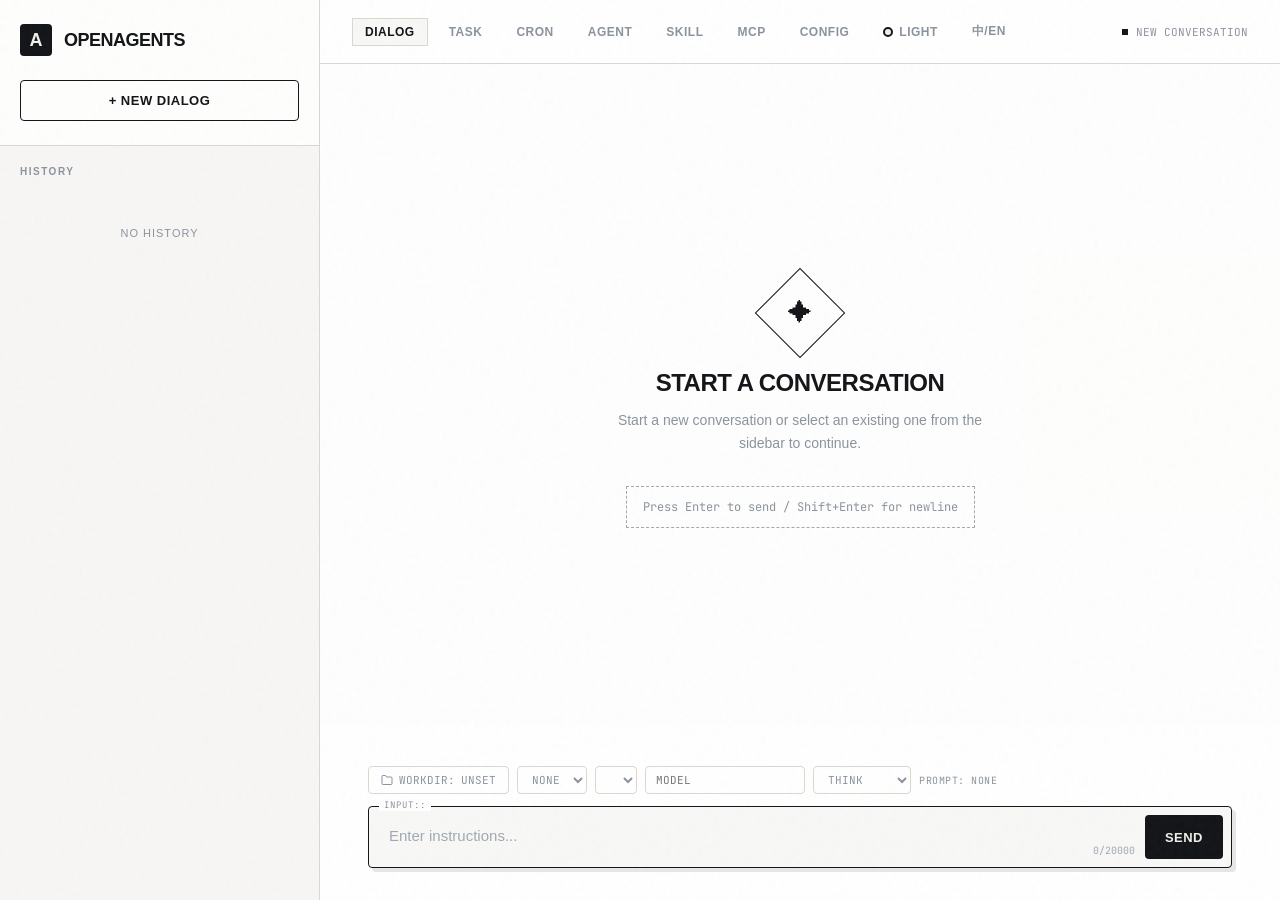
==== commit e80d885e: "优化目录选择组件改为左右两栏显示，智能体模型填写增加列表选择" ====
--- a/static/index.html
+++ b/static/index.html
@@ -241,7 +241,11 @@
                     </div>
                     <div class="form-group flex-1">
                         <label data-i18n="input.modelTitle">Select Model</label>
-                        <input type="text" id="agentModel" class="form-control mono" placeholder="e.g. deepseek-v4-pro">
+                        <!-- 模型输入复用对话页组合框逻辑: 聚焦时按当前供应商拉取模型列表, 也可手动输入 -->
+                        <div class="model-combo-wrapper">
+                            <input type="text" id="agentModel" class="form-control mono" placeholder="e.g. deepseek-v4-pro" autocomplete="off">
+                            <div class="model-combo-list" id="agentModelComboList"></div>
+                        </div>
                     </div>
                     <div class="form-group flex-1">
                         <label data-i18n="input.thinkingTitle">Thinking Mode</label>
@@ -433,12 +437,14 @@
             </div>
             <div class="dir-modal-pathbar" id="currentPathDisplay"></div>
 
-            <div class="dir-history-section" id="dirHistorySection" style="display: none;">
-                <div class="dir-history-header" data-i18n="modal.recentWorkdirs">Recent Workdirs</div>
-                <div class="dir-history-list" id="dirHistoryList"></div>
-            </div>
-
-            <div id="dirList" class="dir-modal-content"></div>
+            <!-- 弹窗主体左右两栏: 左栏历史记录, 右栏本地目录浏览, 各自独立滚动互不挤占 -->
+            <div class="dir-modal-body">
+                <div class="dir-history-section" id="dirHistorySection" style="display: none;">
+                    <div class="dir-history-header" data-i18n="modal.recentWorkdirs">Recent Workdirs</div>
+                    <div class="dir-history-list" id="dirHistoryList"></div>
+                </div>
+                <div id="dirList" class="dir-modal-content"></div>
+            </div>
             <div class="dir-modal-footer">
                 <button class="confirm-btn cancel" onclick="closeDirModal()" data-i18n="common.abort">Abort</button>
                 <button class="confirm-btn send-button" onclick="confirmDirSelection()" data-i18n="modal.confirmPath">Confirm Path</button>
--- a/static/css/components.css
+++ b/static/css/components.css
@@ -902,9 +902,9 @@
 }
 
 .dir-modal {
-    width: 90%;
-    max-width: 600px;
-    height: 70vh;
+    width: 94%;
+    max-width: 1000px;
+    height: 85vh;
 }
 
 .confirm-dialog {
@@ -935,14 +935,22 @@
     color: var(--charcoal-900);
 }
 
+/* 目录弹窗主体: 左右两栏(左历史记录, 右目录浏览), min-height:0 允许子栏独立滚动 */
+.dir-modal-body {
+    flex: 1;
+    display: flex;
+    min-height: 0;
+}
+
 .dir-modal-content {
     flex: 1;
+    min-width: 0;
     overflow-y: auto;
     padding: 16px;
 }
 
 .dir-item {
-    padding: 10px 16px;
+    padding: 6px 16px;
     cursor: pointer;
     display: flex;
     align-items: center;
@@ -958,13 +966,18 @@
     padding-left: 20px;
 }
 
+/* 历史记录栏: 弹窗主体左栏, 纵向 flex 让列表占满剩余高度 */
 .dir-history-section {
-    border-bottom: 1px solid var(--border-hard);
+    width: 280px;
+    flex-shrink: 0;
+    border-right: 1px solid var(--border-hard);
     background: var(--bg-surface);
+    display: flex;
+    flex-direction: column;
 }
 
 .dir-history-header {
-    padding: 8px 24px 4px;
+    padding: 8px 16px 4px;
     font-family: var(--font-display);
     font-size: 10px;
     font-weight: 700;
@@ -974,13 +987,13 @@
 }
 
 .dir-history-list {
-    max-height: 140px;
+    flex: 1;
     overflow-y: auto;
     padding-bottom: 6px;
 }
 
 .dir-history-item {
-    padding: 6px 24px;
+    padding: 5px 16px;
     display: flex;
     align-items: center;
     gap: 10px;
@@ -1201,6 +1214,7 @@
     display: flex;
 }
 
+
 .model-combo-item {
     display: flex;
     align-items: center;
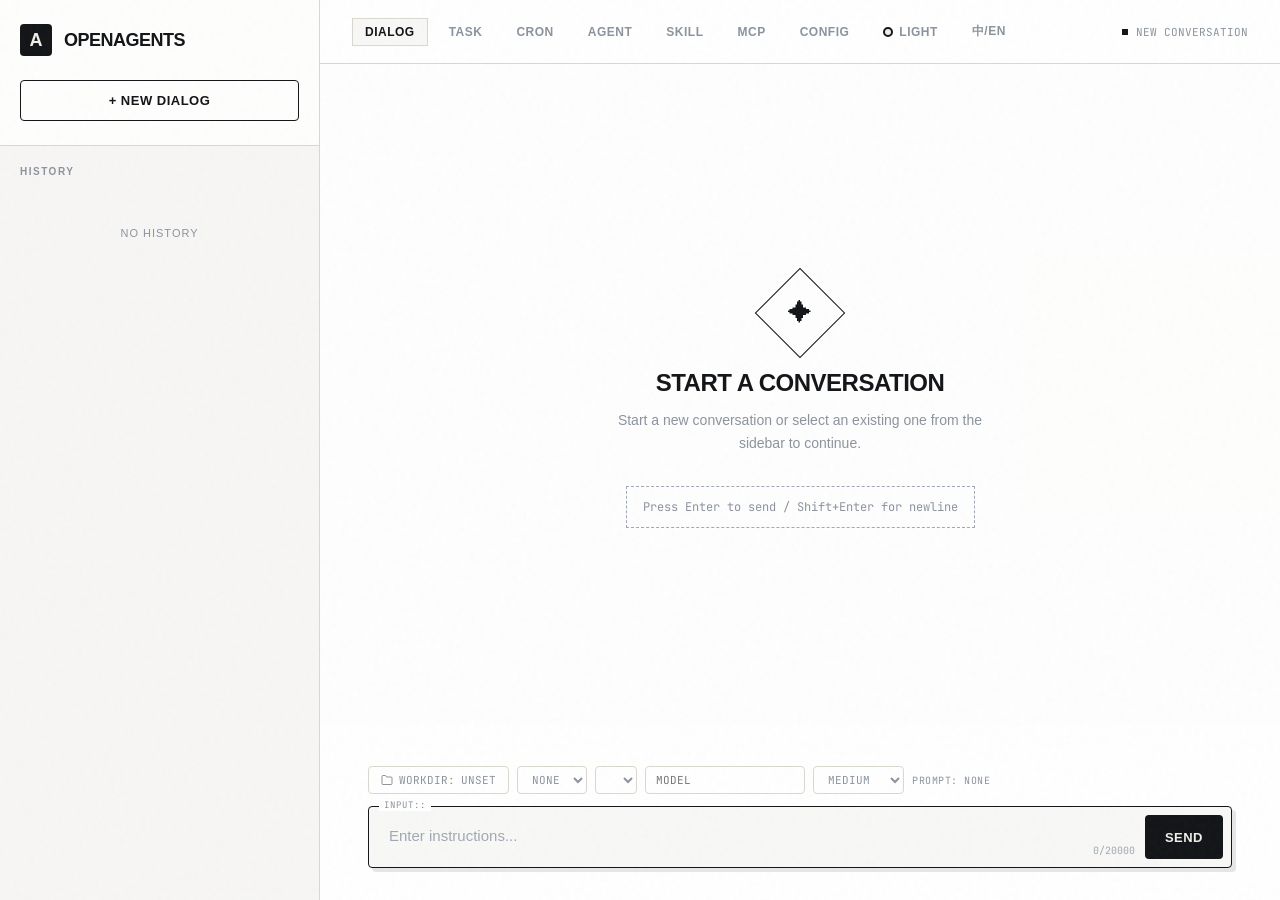
==== commit 7b11b51a: "增加支持思考强度等级选择" ====
--- a/static/index.html
+++ b/static/index.html
@@ -58,14 +58,14 @@
                 <button class="header-nav-btn" id="navMcpBtn" onclick="switchView('mcp')" data-i18n="nav.mcp" title="Register external tool servers for agents" data-i18n-title="nav.mcpTip">MCP</button>
                 <button class="header-nav-btn" id="navConfigBtn" onclick="switchView('config')" data-i18n="nav.config" title="Configure model providers (protocol, URL, API key)" data-i18n-title="nav.configTip">CONFIG</button>
                 <!-- 主题选择器: 色板预览下拉, 菜单项由 theme.js 按 THEME_META 动态生成 -->
-                <div class="theme-picker" id="themePicker">
+                <div class="theme-picker">
                     <button class="header-nav-btn theme-picker-btn" id="themePickerBtn" type="button" title="Switch Theme" data-i18n-title="header.switchTheme">
                         <span class="theme-picker-dot" id="themePickerDot"></span>
                         <span id="themePickerLabel">LIGHT</span>
                     </button>
                     <div class="theme-picker-menu" id="themePickerMenu"></div>
                 </div>
-                <!-- 语言切换按钮: 点击中英直接互换, 按钮显示目标语言 -->
+                <!-- 语言切换按钮: 点击中英直接互换, 固定显示 中/EN 双语言标识 -->
                 <button class="header-nav-btn" id="langToggleBtn" type="button" title="Switch Language" data-i18n-title="lang.toggleTitle" onclick="toggleLanguage()">中/EN</button>
             </div>
             <div class="header-right">
@@ -250,8 +250,13 @@
                     <div class="form-group flex-1">
                         <label data-i18n="input.thinkingTitle">Thinking Mode</label>
                         <select id="agentThinking" class="form-control">
-                            <option value="true" data-i18n="input.think">THINK</option>
-                            <option value="false" data-i18n="input.noThink">NO THINK</option>
+                            <option value="off" data-i18n="input.thinkingOff">OFF</option>
+                            <option value="minimal" data-i18n="input.thinkingMinimal">MINIMAL</option>
+                            <option value="low" data-i18n="input.thinkingLow">LOW</option>
+                            <option value="medium" data-i18n="input.thinkingMedium" selected>MEDIUM</option>
+                            <option value="high" data-i18n="input.thinkingHigh">HIGH</option>
+                            <option value="xhigh" data-i18n="input.thinkingXhigh">XHIGH</option>
+                            <option value="max" data-i18n="input.thinkingMax">MAX</option>
                         </select>
                     </div>
                 </div>
@@ -408,8 +413,13 @@
                     <div class="model-combo-list" id="modelComboList"></div>
                 </div>
                 <select id="thinkingSelect" class="form-control header-select" title="Thinking Mode" data-i18n-title="input.thinkingTitle">
-                    <option value="true" data-i18n="input.think">THINK</option>
-                    <option value="false" data-i18n="input.noThink">NO THINK</option>
+                    <option value="off" data-i18n="input.thinkingOff">OFF</option>
+                    <option value="minimal" data-i18n="input.thinkingMinimal">MINIMAL</option>
+                    <option value="low" data-i18n="input.thinkingLow">LOW</option>
+                    <option value="medium" data-i18n="input.thinkingMedium" selected>MEDIUM</option>
+                    <option value="high" data-i18n="input.thinkingHigh">HIGH</option>
+                    <option value="xhigh" data-i18n="input.thinkingXhigh">XHIGH</option>
+                    <option value="max" data-i18n="input.thinkingMax">MAX</option>
                 </select>
                 <!-- 会话创建后锁定目录与智能体的说明文字, 默认隐藏, 由 setContextLocked 控制显隐 -->
                 <span class="context-lock-hint" id="contextLockHint" style="display: none;" data-i18n="input.contextLocked"></span>
--- a/static/css/base.css
+++ b/static/css/base.css
@@ -290,11 +290,47 @@
     background: var(--charcoal-900);
 }
 
+/* 会话标题容器: 标题与流式光标横向排列, 悬停时为右缘删除按钮让位 */
 .conversation-item-text {
     flex: 1;
+    min-width: 0;
+    display: flex;
+    align-items: center;
+    overflow: hidden;
+    transition: padding-right 0.2s cubic-bezier(0.2, 0, 0, 1);
+}
+
+/* 会话标题: 截断职责承担者, 超长以省略号收尾 */
+.conversation-item-title {
+    flex: 1;
+    min-width: 0;
     overflow: hidden;
     text-overflow: ellipsis;
     white-space: nowrap;
+}
+
+/* 流式进行中的会话项: 标题文字流光扫过, 复用骨架屏 shimmer 动画, 深浅主题下变量自动反转均可见 */
+.conversation-item.streaming .conversation-item-title {
+    background: linear-gradient(90deg, var(--charcoal-700) 40%, var(--slate-400) 50%, var(--charcoal-700) 60%);
+    background-size: 200% 100%;
+    -webkit-background-clip: text;
+    background-clip: text;
+    color: transparent;
+    animation: shimmer 1.4s infinite;
+}
+
+/* 流式光标: 仅流式会话显示, 与消息流式光标同款闪烁 */
+/* 常驻 DOM 并以 flex-shrink:0 固定在标题之后, 长标题截断不影响显示; 用文本字符实现, 不受标题 background-clip:text 连带裁剪(WebKit 行为) */
+.stream-cursor {
+    display: none;
+    color: var(--charcoal-900);
+    flex-shrink: 0;
+    margin-left: 2px;
+}
+
+.conversation-item.streaming .stream-cursor {
+    display: inline;
+    animation: blink 1s step-end infinite;
 }
 
 .delete-btn {
@@ -311,8 +347,23 @@
     border-radius: var(--radius-sm);
 }
 
+/* 会话删除按钮: 悬浮于条目右缘不占布局空间, 隐藏时标题可延伸至右缘 */
+.conversation-item .delete-btn {
+    position: absolute;
+    right: 2px;
+    top: 50%;
+    transform: translateY(-50%);
+    /* 隐藏态不拦截指针, 避免标题右缘出现不可见的删除热区 */
+    pointer-events: none;
+}
+
 .conversation-item:hover .delete-btn {
     opacity: 0.5;
+    pointer-events: auto;
+}
+
+.conversation-item:hover .conversation-item-text {
+    padding-right: 18px;
 }
 
 .conversation-item .delete-btn:hover {
--- a/static/css/components.css
+++ b/static/css/components.css
@@ -19,11 +19,39 @@
     padding: 16px 20px;
     border-radius: var(--user-msg-radius);
     clip-path: var(--clip-interactive);
+    /* 回退按钮绝对定位的包含块 */
+    position: relative;
     font-size: 15px;
     line-height: 1.6;
     box-shadow: var(--user-msg-shadow);
     filter: var(--user-msg-filter);
     animation: slideInRight 0.3s cubic-bezier(0.16, 1, 0.3, 1);
+}
+
+/* 用户消息回退按钮: 常驻显示, 绝对定位于气泡右下角, 与文字排版解耦 */
+.user-message .rollback-btn {
+    position: absolute;
+    right: 6px;
+    bottom: 4px;
+    opacity: 0.6;
+    padding: 2px;
+    background: transparent;
+    border: none;
+    cursor: pointer;
+    color: var(--on-accent-muted);
+    transition: var(--transition-snap);
+    display: inline-flex;
+    align-items: center;
+    justify-content: center;
+}
+
+.user-message .rollback-btn:hover {
+    opacity: 1;
+}
+
+.user-message .rollback-btn svg {
+    width: 12px;
+    height: 12px;
 }
 
 .user-message .message-time {
@@ -557,6 +585,78 @@
     border-color: var(--charcoal-900);
     background: var(--bg-surface);
     font-weight: 600;
+}
+
+/* 状态徽章: 五色区分 待启动/运行中/待审核/已完成/运行失败 */
+.task-status-badge {
+    flex-shrink: 0;
+    font-family: var(--font-display);
+    font-size: 10px;
+    font-weight: 700;
+    text-transform: uppercase;
+    letter-spacing: 0.06em;
+    padding: 3px 8px;
+    border-radius: var(--radius-sm);
+    border: 1px solid currentColor;
+    white-space: nowrap;
+}
+
+.task-status-badge.status-idle {
+    color: var(--slate-400);
+}
+
+.task-status-badge.status-running {
+    color: var(--success-color);
+    animation: taskPulse 1.6s ease-in-out infinite;
+}
+
+.task-status-badge.status-review {
+    color: #d97706;
+}
+
+.task-status-badge.status-done {
+    color: #2563eb;
+}
+
+.task-status-badge.status-failed {
+    color: var(--danger-color);
+}
+
+/* 待审核卡片高亮: 琥珀色边框提示需要人工介入 */
+.info-card.task-card-review {
+    border-color: #d97706;
+    box-shadow: 2px 2px 0 rgba(217, 119, 6, 0.15);
+}
+
+/* 卡片摘要行的阶段计数与更新时间 */
+.task-stage-count {
+    font-family: var(--font-mono);
+    font-size: 11px;
+    color: var(--slate-300);
+    white-space: nowrap;
+}
+
+/* 实况行: 运行中流式滚动最新文本, 保持单行截断 */
+.task-live-line {
+    font-size: 12px;
+}
+
+/* 统一操作区: 展开区顶部, 承载各状态的启动/停止/审核/继续动作 */
+.task-action-area {
+    display: flex;
+    flex-direction: column;
+    gap: 8px;
+    margin-bottom: 16px;
+    padding: 12px;
+    background: var(--bg-surface);
+    border: 1px dashed var(--border-hard);
+    border-radius: var(--radius-sm);
+}
+
+.task-action-row {
+    display: flex;
+    gap: 8px;
+    align-items: center;
 }
 
 /* ===== 6. 底部输入区 ===== */
@@ -946,9 +1046,11 @@
     flex: 1;
     min-width: 0;
     overflow-y: auto;
-    padding: 16px;
-}
-
+    /* 顶部不留空行, 首行条目与左栏标题条同处第一行网格 */
+    padding: 0 16px 16px;
+}
+
+/* 目录条目: 固定行盒高度, 行高锁定为 33px(6+6 内边距 + 20 行盒 + 1 边框), 与左栏条目/标题条同网格 */
 .dir-item {
     padding: 6px 16px;
     cursor: pointer;
@@ -956,6 +1058,7 @@
     align-items: center;
     gap: 12px;
     font-size: 13px;
+    line-height: 20px;
     font-family: var(--font-mono);
     border-bottom: 1px dashed var(--border-soft);
     transition: var(--transition-snap);
@@ -966,9 +1069,9 @@
     padding-left: 20px;
 }
 
-/* 历史记录栏: 弹窗主体左栏, 纵向 flex 让列表占满剩余高度 */
+/* 历史记录栏: 弹窗主体左栏, 宽度与对话页侧边栏保持一致, 纵向 flex 让列表占满剩余高度 */
 .dir-history-section {
-    width: 280px;
+    width: 320px;
     flex-shrink: 0;
     border-right: 1px solid var(--border-hard);
     background: var(--bg-surface);
@@ -976,8 +1079,12 @@
     flex-direction: column;
 }
 
+/* 标题条占满一行行高(33px), 与右栏首行条目同处第一行网格 */
 .dir-history-header {
-    padding: 8px 16px 4px;
+    height: 33px;
+    padding: 0 16px;
+    display: flex;
+    align-items: center;
     font-family: var(--font-display);
     font-size: 10px;
     font-weight: 700;
@@ -992,13 +1099,17 @@
     padding-bottom: 6px;
 }
 
+/* 历史条目行高与右栏 .dir-item 对齐: 相同的内边距/字号, 透明边框补齐右栏虚线边框的 1px */
 .dir-history-item {
-    padding: 5px 16px;
+    position: relative;
+    padding: 6px 16px;
     display: flex;
     align-items: center;
     gap: 10px;
-    font-size: 12px;
-    font-family: var(--font-mono);
+    font-size: 13px;
+    line-height: 20px;
+    font-family: var(--font-mono);
+    border-bottom: 1px solid transparent;
     cursor: pointer;
     transition: var(--transition-snap);
     color: var(--charcoal-700);
@@ -1007,6 +1118,31 @@
 .dir-history-item:hover {
     background: var(--hover-bg);
     color: var(--charcoal-900);
+}
+
+/* 历史删除按钮: 悬浮于条目右缘不占布局空间, 隐藏时路径可延伸至右缘 */
+.dir-history-item .delete-btn {
+    position: absolute;
+    right: 2px;
+    top: 50%;
+    transform: translateY(-50%);
+    /* 隐藏态不拦截指针, 避免路径右缘出现不可见的删除热区 */
+    pointer-events: none;
+}
+
+.dir-history-item:hover .delete-btn {
+    opacity: 0.5;
+    pointer-events: auto;
+}
+
+.dir-history-item:hover .dir-history-path {
+    padding-right: 18px;
+}
+
+.dir-history-item .delete-btn:hover {
+    opacity: 1;
+    color: var(--danger-color);
+    background: var(--danger-bg);
 }
 
 .dir-history-path {
@@ -1063,6 +1199,42 @@
 .confirm-btn.danger {
     background: var(--danger-color);
     color: white;
+}
+
+/* 阶段对话弹窗: 覆盖式窗口, 复用目录弹窗骨架加宽加高(背景已被遮罩虚化, 接近满屏展示) */
+.dir-modal.stage-dialog {
+    width: 96%;
+    max-width: 1400px;
+    height: 92vh;
+}
+
+/* 弹窗页脚: "在对话页打开"入口靠左放置, 与头部关闭按钮上下分离避免误触 */
+.stage-dialog-footer {
+    justify-content: flex-start;
+}
+
+/* 弹窗主体即消息流容器, 样式类与对话页一致 */
+.stage-dialog-body {
+    display: flex;
+    flex-direction: column;
+}
+
+/* 弹窗页脚的次级入口(在对话页打开) */
+.stage-dialog-link {
+    font-family: var(--font-display);
+    font-size: 10px;
+    font-weight: 700;
+    text-transform: uppercase;
+    letter-spacing: 0.06em;
+    color: var(--slate-400);
+    background: none;
+    border: none;
+    cursor: pointer;
+    padding: 4px 8px;
+}
+
+.stage-dialog-link:hover {
+    color: var(--charcoal-900);
 }
 
 /* ===== 9. 骨架加载态 ===== */
@@ -1214,7 +1386,6 @@
     display: flex;
 }
 
-
 .model-combo-item {
     display: flex;
     align-items: center;
@@ -1450,7 +1621,7 @@
     color: var(--slate-300);
 }
 
-/* 任务卡片摘要行的启动控件(候选智能体下拉 + 启动按钮), .form-control 前缀提升优先级以覆盖 select.form-control 的默认高度 */
+/* 任务操作行的候选智能体下拉, .form-control 前缀提升优先级以覆盖 select.form-control 的默认高度 */
 .form-control.task-start-select {
     width: 140px;
     height: 28px;
@@ -1586,42 +1757,6 @@
     }
 }
 
-/* ===== 15. 任务状态徽章与操作区 ===== */
-/* 状态徽章: 五色区分 待启动/运行中/待审核/已完成/运行失败 */
-.task-status-badge {
-    flex-shrink: 0;
-    font-family: var(--font-display);
-    font-size: 10px;
-    font-weight: 700;
-    text-transform: uppercase;
-    letter-spacing: 0.06em;
-    padding: 3px 8px;
-    border-radius: var(--radius-sm);
-    border: 1px solid currentColor;
-    white-space: nowrap;
-}
-
-.task-status-badge.status-idle {
-    color: var(--slate-400);
-}
-
-.task-status-badge.status-running {
-    color: var(--success-color);
-    animation: taskPulse 1.6s ease-in-out infinite;
-}
-
-.task-status-badge.status-review {
-    color: #d97706;
-}
-
-.task-status-badge.status-done {
-    color: #2563eb;
-}
-
-.task-status-badge.status-failed {
-    color: var(--danger-color);
-}
-
 @keyframes taskPulse {
     0%, 100% {
         opacity: 1;
@@ -1630,76 +1765,3 @@
         opacity: 0.45;
     }
 }
-
-/* 待审核卡片高亮: 琥珀色边框提示需要人工介入 */
-.info-card.task-card-review {
-    border-color: #d97706;
-    box-shadow: 2px 2px 0 rgba(217, 119, 6, 0.15);
-}
-
-/* 卡片摘要行的阶段计数与更新时间 */
-.task-stage-count {
-    font-family: var(--font-mono);
-    font-size: 11px;
-    color: var(--slate-300);
-    white-space: nowrap;
-}
-
-/* 实况行: 运行中流式滚动最新文本, 保持单行截断 */
-.task-live-line {
-    font-size: 12px;
-}
-
-/* 统一操作区: 展开区顶部, 承载各状态的启动/停止/审核/继续动作 */
-.task-action-area {
-    display: flex;
-    flex-direction: column;
-    gap: 8px;
-    margin-bottom: 16px;
-    padding: 12px;
-    background: var(--bg-surface);
-    border: 1px dashed var(--border-hard);
-    border-radius: var(--radius-sm);
-}
-
-.task-action-row {
-    display: flex;
-    gap: 8px;
-    align-items: center;
-}
-
-/* 阶段对话弹窗: 覆盖式窗口, 复用目录弹窗骨架加宽加高(背景已被遮罩虚化, 接近满屏展示) */
-.dir-modal.stage-dialog {
-    width: 96%;
-    max-width: 1400px;
-    height: 92vh;
-}
-
-/* 弹窗页脚: "在对话页打开"入口靠左放置, 与头部关闭按钮上下分离避免误触 */
-.stage-dialog-footer {
-    justify-content: flex-start;
-}
-
-/* 弹窗主体即消息流容器, 样式类与对话页一致 */
-.stage-dialog-body {
-    display: flex;
-    flex-direction: column;
-}
-
-/* 弹窗头部的次级入口(在对话页打开) */
-.stage-dialog-link {
-    font-family: var(--font-display);
-    font-size: 10px;
-    font-weight: 700;
-    text-transform: uppercase;
-    letter-spacing: 0.06em;
-    color: var(--slate-400);
-    background: none;
-    border: none;
-    cursor: pointer;
-    padding: 4px 8px;
-}
-
-.stage-dialog-link:hover {
-    color: var(--charcoal-900);
-}
